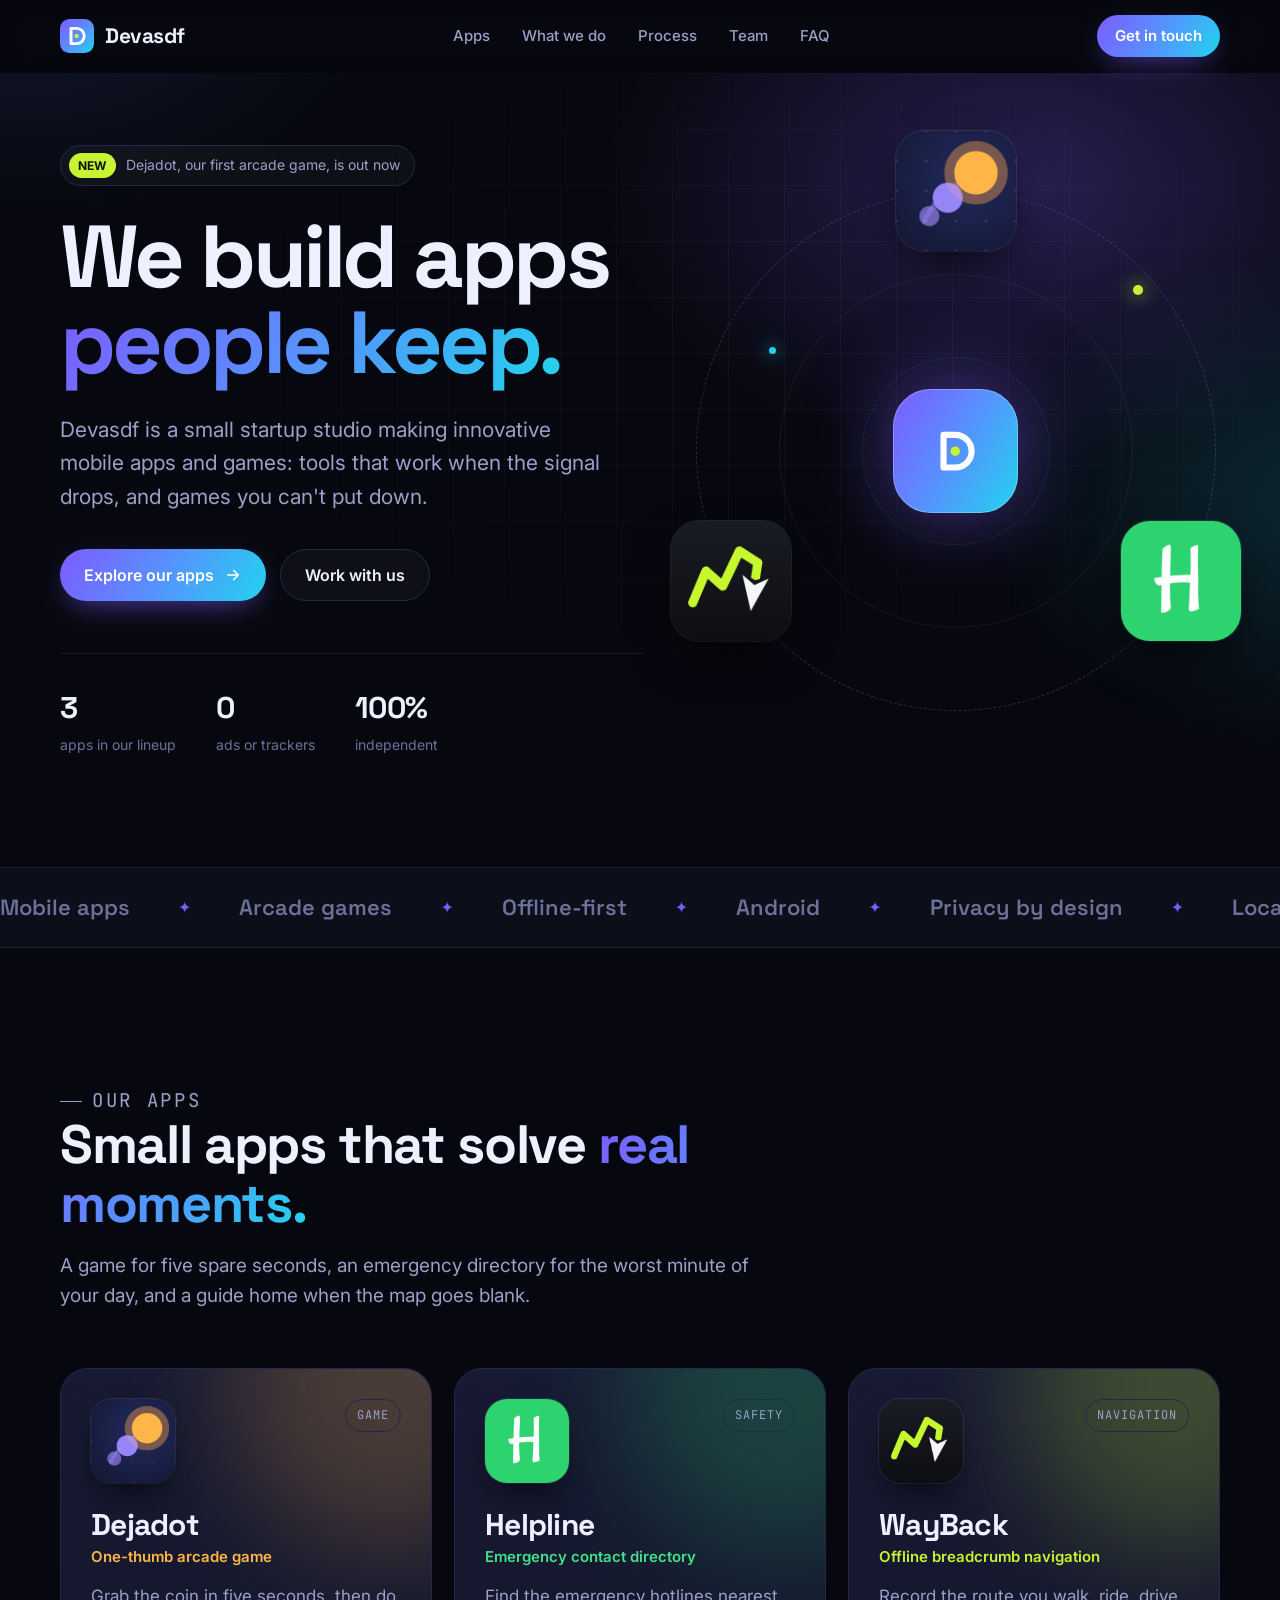
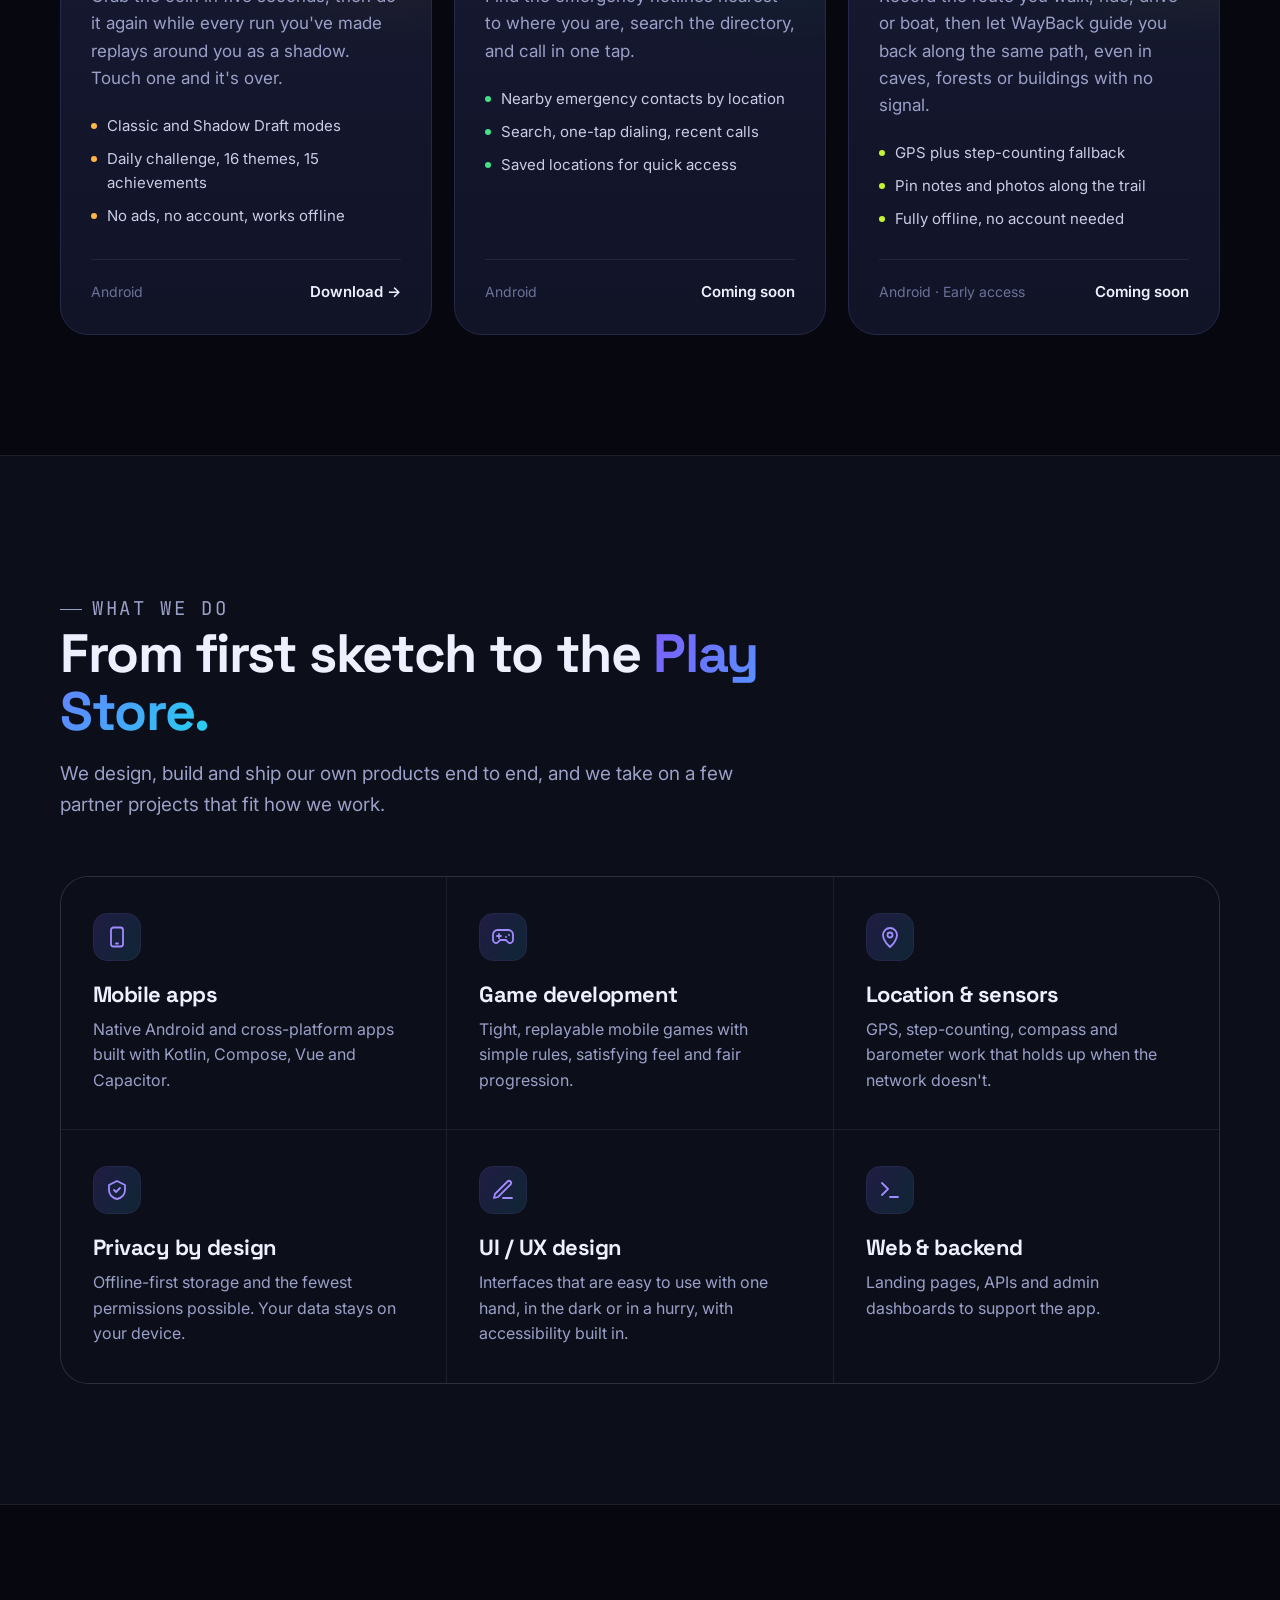
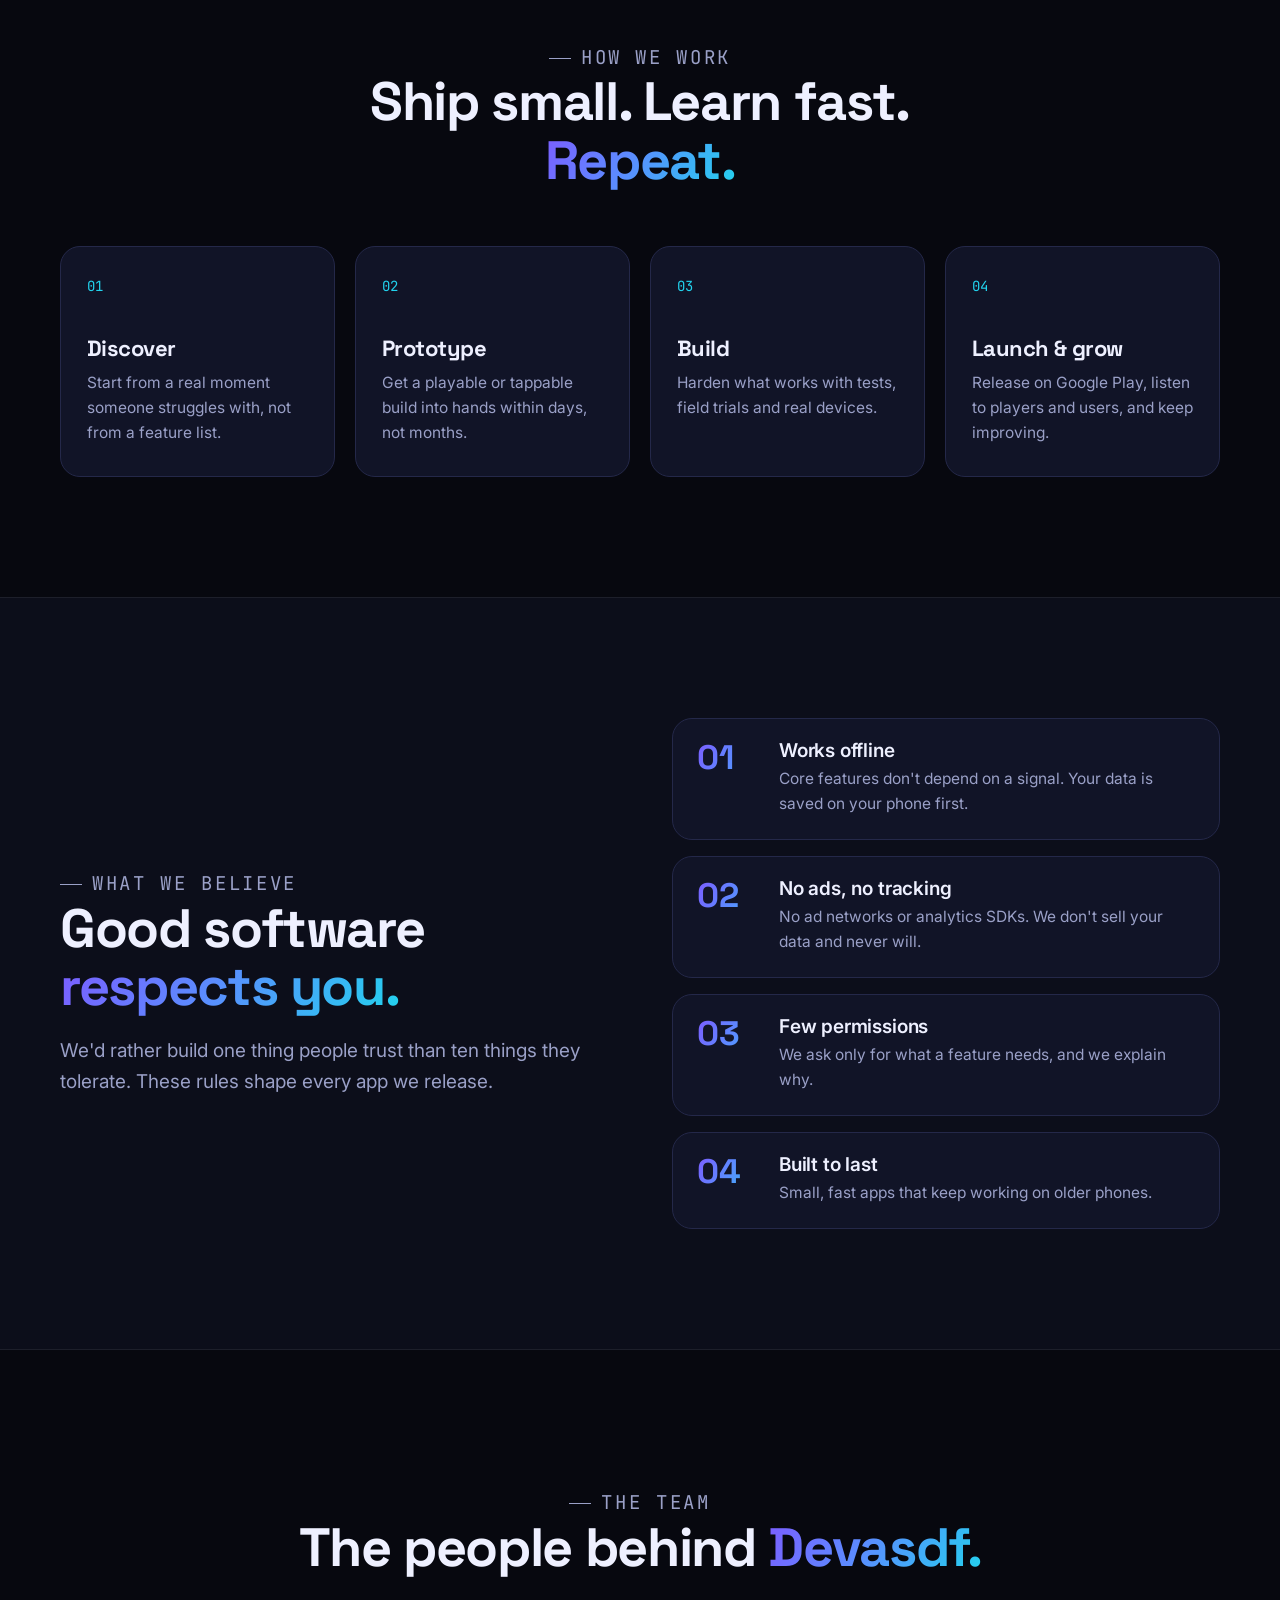
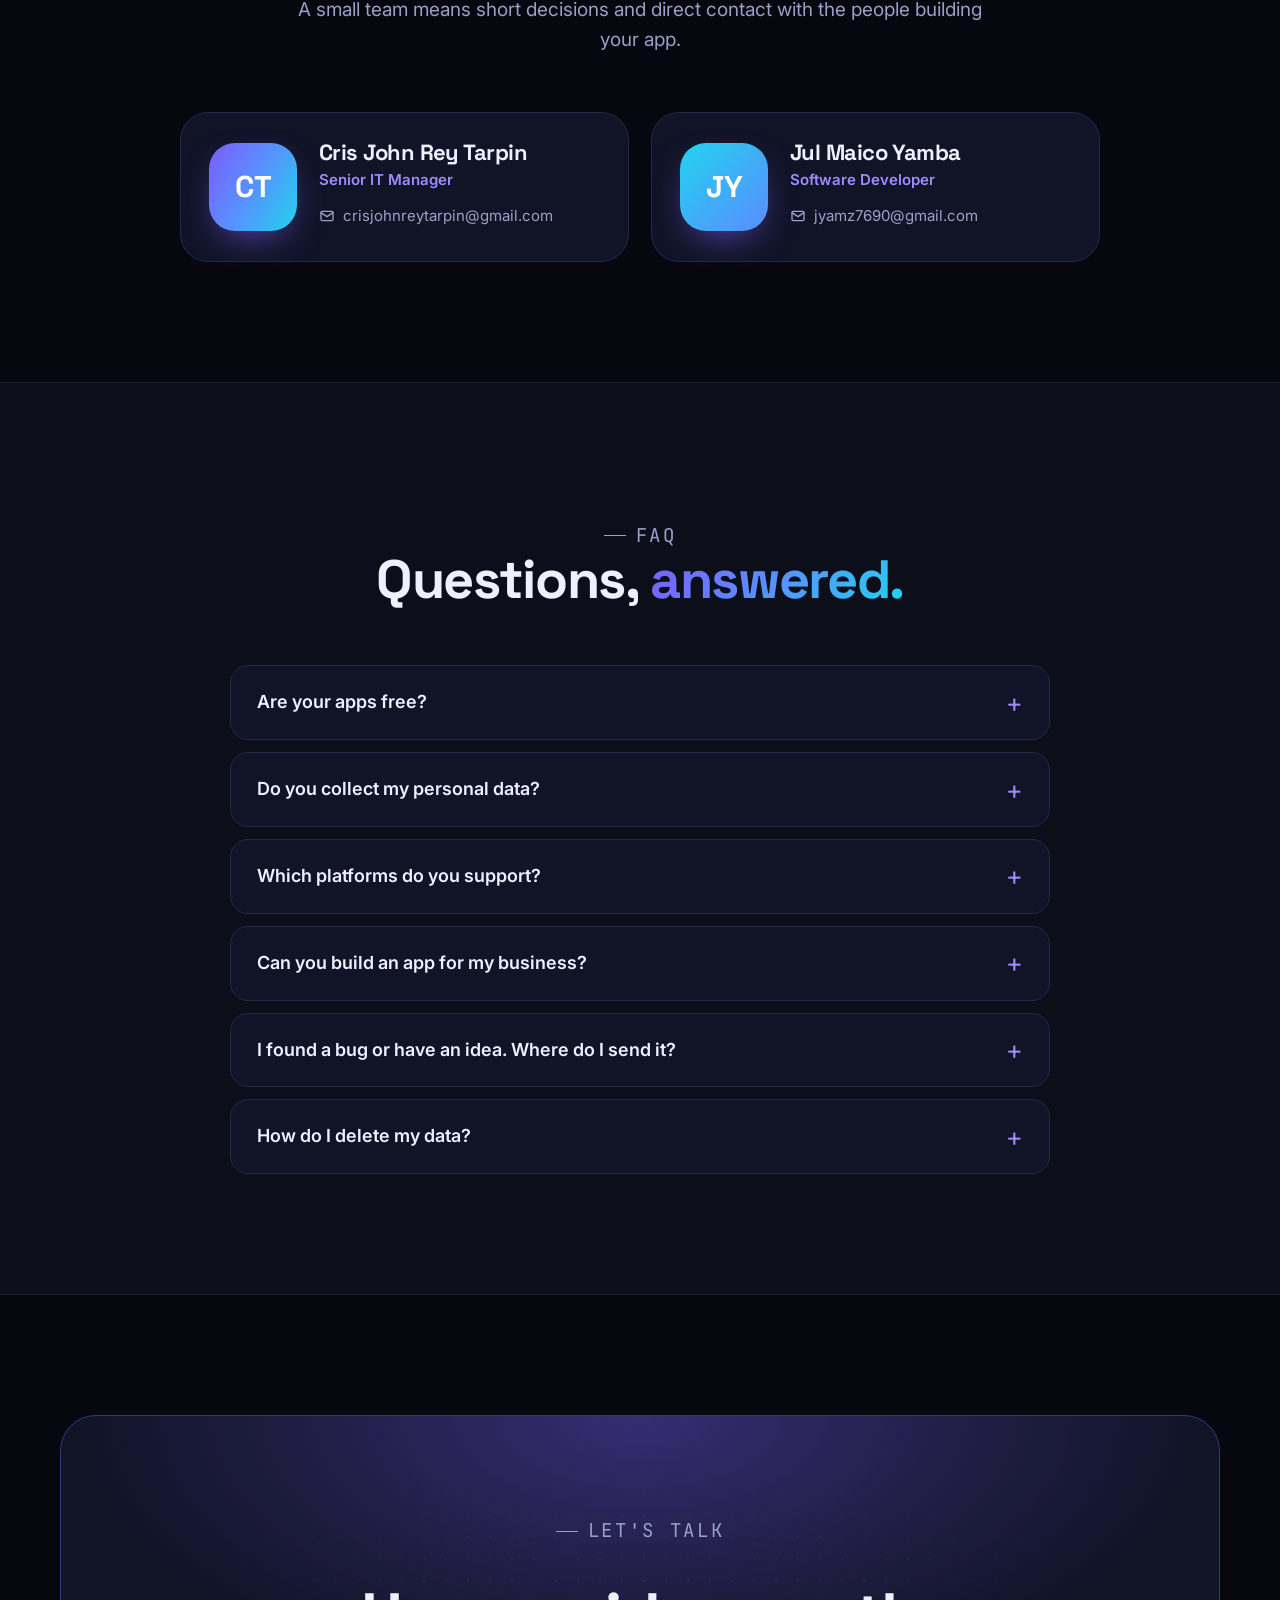
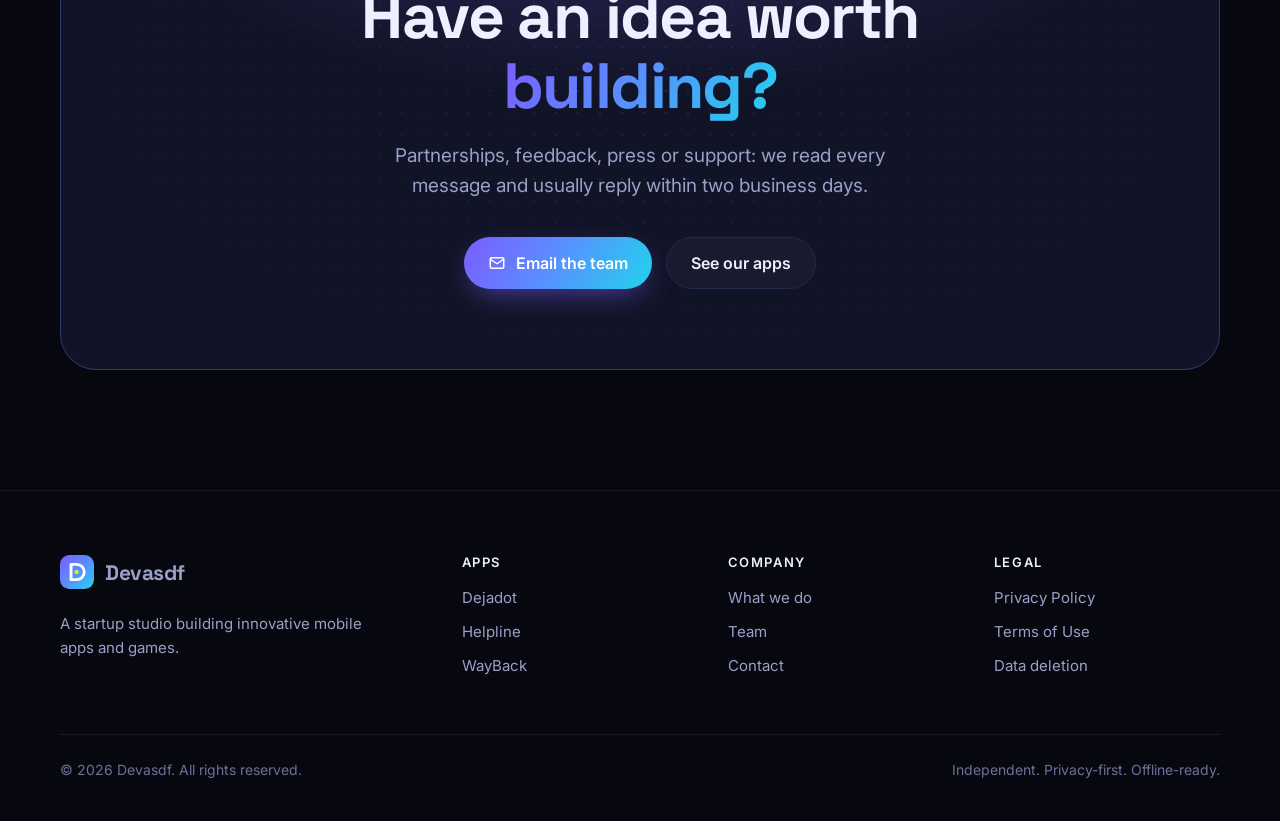
==== index.html @ 12a7d2e0 "first commit" ====
<!doctype html>
<html lang="en">
<head>
  <meta charset="utf-8">
  <meta name="viewport" content="width=device-width, initial-scale=1">
  <title>Devasdf — Innovative apps &amp; games</title>
  <meta name="description" content="Devasdf is a startup studio building innovative mobile apps and games: Dejadot, Helpline and WayBack. Privacy-first, offline-ready, made to be kept.">
  <meta name="theme-color" content="#07080f">
  <link rel="canonical" href="https://devasdf.vercel.app/">

  <meta property="og:type" content="website">
  <meta property="og:site_name" content="Devasdf">
  <meta property="og:title" content="Devasdf — Innovative apps &amp; games">
  <meta property="og:description" content="A startup studio building innovative mobile apps and games. Privacy-first, offline-ready, made to be kept.">
  <meta property="og:url" content="https://devasdf.vercel.app/">
  <meta property="og:image" content="https://devasdf.vercel.app/assets/og.png">
  <meta name="twitter:card" content="summary_large_image">

  <link rel="icon" href="/favicon.svg" type="image/svg+xml">
  <link rel="apple-touch-icon" href="/assets/apple-touch-icon.png">
  <link rel="manifest" href="/site.webmanifest">

  <link rel="preconnect" href="https://fonts.googleapis.com">
  <link rel="preconnect" href="https://fonts.gstatic.com" crossorigin>
  <link href="https://fonts.googleapis.com/css2?family=Inter:wght@400;500;600;700&family=JetBrains+Mono:wght@400;500&family=Space+Grotesk:wght@500;600;700&display=swap" rel="stylesheet">
  <link rel="stylesheet" href="/assets/styles.css">

  <script type="application/ld+json">
  {
    "@context": "https://schema.org",
    "@type": "Organization",
    "name": "Devasdf",
    "url": "https://devasdf.vercel.app/",
    "logo": "https://devasdf.vercel.app/assets/logo-512.png",
    "description": "A startup studio building innovative mobile apps and games.",
    "email": "jyamz7690@gmail.com",
    "founder": [
      { "@type": "Person", "name": "Cris John Rey Tarpin", "jobTitle": "Senior IT Manager" },
      { "@type": "Person", "name": "Jul Maico Yamba", "jobTitle": "Software Developer" }
    ]
  }
  </script>

  <style>
    /* ---------- Hero ---------- */
    .hero { padding: 72px 0 110px; overflow: hidden; isolation: isolate; }
    .hero::before {
      content: ""; position: absolute; inset: -20% -10% auto -10%; height: 900px; z-index: -2;
      background:
        radial-gradient(600px 400px at 75% 30%, rgba(124, 92, 255, 0.28), transparent 70%),
        radial-gradient(500px 360px at 95% 65%, rgba(34, 211, 238, 0.16), transparent 70%),
        radial-gradient(500px 300px at 10% 10%, rgba(91, 140, 255, 0.12), transparent 70%);
    }
    .hero::after {
      content: ""; position: absolute; inset: 0; z-index: -1; pointer-events: none;
      background-image:
        linear-gradient(rgba(255,255,255,.035) 1px, transparent 1px),
        linear-gradient(90deg, rgba(255,255,255,.035) 1px, transparent 1px);
      background-size: 56px 56px;
      mask-image: radial-gradient(ellipse 70% 60% at 60% 35%, #000 20%, transparent 75%);
      -webkit-mask-image: radial-gradient(ellipse 70% 60% at 60% 35%, #000 20%, transparent 75%);
    }
    .hero-grid { display: grid; grid-template-columns: 1.05fr 0.95fr; gap: 48px; align-items: center; }

    .pill {
      display: inline-flex; align-items: center; gap: 10px;
      padding: 7px 14px 7px 8px; border-radius: 999px;
      border: 1px solid var(--line); background: rgba(255,255,255,.03);
      font-size: 14px; color: var(--muted); margin-bottom: 28px;
    }
    .pill b { background: var(--lime); color: #10130a; font-size: 12px; font-weight: 700; padding: 3px 9px; border-radius: 999px; letter-spacing: .02em; }

    .hero h1 { font-size: clamp(46px, 7.4vw, 88px); font-weight: 700; letter-spacing: -0.04em; line-height: 0.98; }
    .hero .lead { font-size: clamp(18px, 2vw, 21px); color: var(--muted); max-width: 560px; margin: 26px 0 36px; }
    .hero-cta { display: flex; flex-wrap: wrap; gap: 14px; }

    .hero-proof { display: flex; flex-wrap: wrap; gap: 28px 40px; margin-top: 52px; padding-top: 30px; border-top: 1px solid var(--line-soft); }
    .hero-proof div { display: grid; gap: 2px; }
    .hero-proof strong { font-family: var(--display); font-size: 30px; font-weight: 700; letter-spacing: -0.02em; }
    .hero-proof span { color: var(--dim); font-size: 14px; }

    /* orbit visual */
    .orbit { position: relative; aspect-ratio: 1; width: min(520px, 100%); margin-inline: auto; }
    .orbit .ring { position: absolute; inset: 0; border-radius: 50%; border: 1px dashed rgba(161, 139, 255, 0.25); }
    .orbit .ring.r2 { inset: 16%; border-style: solid; border-color: rgba(255,255,255,.06); }
    .orbit .ring.r3 { inset: 32%; border-color: rgba(34, 211, 238, 0.18); }
    .orbit .core {
      position: absolute; inset: 38%; border-radius: 30%;
      background: var(--grad); display: grid; place-items: center;
      box-shadow: 0 0 80px rgba(124, 92, 255, .55), inset 0 0 0 1px rgba(255,255,255,.25);
      animation: float 7s ease-in-out infinite;
    }
    .orbit .core svg { width: 58%; height: 58%; }
    .orbit .spin { position: absolute; inset: 0; animation: spin 46s linear infinite; }
    .orbit .sat {
      position: absolute; width: 23%; aspect-ratio: 1; margin: -11.5% 0 0 -11.5%;
      animation: spin 46s linear infinite reverse;
    }
    .orbit .sat img {
      width: 100%; height: 100%; border-radius: 24%;
      box-shadow: 0 20px 50px -12px rgba(0,0,0,.8), 0 0 0 1px rgba(255,255,255,.12);
    }
    .orbit .sat:nth-child(1) { left: 50%; top: 0%; }
    .orbit .sat:nth-child(2) { left: 93.3%; top: 75%; }
    .orbit .sat:nth-child(3) { left: 6.7%; top: 75%; }
    .orbit .spark { position: absolute; width: 10px; height: 10px; border-radius: 50%; background: var(--lime); box-shadow: 0 0 18px var(--lime); }
    .orbit .spark.s1 { left: 84%; top: 18%; }
    .orbit .spark.s2 { left: 14%; top: 30%; width: 7px; height: 7px; background: var(--cyan); box-shadow: 0 0 16px var(--cyan); }
    @keyframes spin { to { transform: rotate(360deg); } }
    @keyframes float { 0%, 100% { transform: translateY(0); } 50% { transform: translateY(-10px); } }

    @media (max-width: 960px) {
      .hero-grid { grid-template-columns: 1fr; }
      .orbit { width: min(400px, 88%); margin-top: 20px; }
    }

    /* ---------- Marquee ---------- */
    .marquee { border-block: 1px solid var(--line-soft); padding: 22px 0; overflow: hidden; background: var(--ink-2); }
    .marquee-track { display: flex; gap: 48px; width: max-content; animation: marquee 38s linear infinite; }
    .marquee span { display: inline-flex; align-items: center; gap: 48px; font-family: var(--display); font-size: 22px; font-weight: 600; color: var(--dim); white-space: nowrap; }
    .marquee span::after { content: "✦"; color: var(--violet); font-size: 16px; }
    @keyframes marquee { to { transform: translateX(-50%); } }

    /* ---------- Apps ---------- */
    .apps-grid { display: grid; grid-template-columns: repeat(3, 1fr); gap: 22px; }
    .app-card {
      position: relative; display: flex; flex-direction: column;
      padding: 30px; border-radius: var(--radius-lg);
      background: linear-gradient(180deg, var(--surface-2), var(--surface));
      border: 1px solid var(--line);
      overflow: hidden; isolation: isolate;
      transition: transform .3s ease, border-color .3s ease;
    }
    .app-card::before {
      content: ""; position: absolute; width: 320px; height: 320px; right: -120px; top: -140px; z-index: -1;
      border-radius: 50%; background: var(--glow); opacity: .22; filter: blur(60px);
      transition: opacity .3s ease;
    }
    .app-card:hover { transform: translateY(-6px); border-color: #3a3f6e; }
    .app-card:hover::before { opacity: .38; }
    .app-card .icon { width: 84px; height: 84px; border-radius: 22px; box-shadow: 0 16px 36px -12px rgba(0,0,0,.8), 0 0 0 1px rgba(255,255,255,.1); }
    .app-card .top { display: flex; justify-content: space-between; align-items: flex-start; margin-bottom: 26px; }
    .tag { font-family: var(--mono); font-size: 12px; letter-spacing: .08em; text-transform: uppercase; padding: 6px 11px; border-radius: 999px; border: 1px solid var(--line); color: var(--muted); }
    .app-card h3 { font-size: 30px; margin-bottom: 4px; }
    .app-card .kind { color: var(--accent); font-weight: 600; font-size: 15px; margin: 0 0 14px; }
    .app-card p.desc { color: var(--muted); margin: 0 0 22px; }
    .app-card ul { list-style: none; padding: 0; margin: 0 0 28px; display: grid; gap: 9px; font-size: 15px; color: #c9cce6; }
    .app-card li { display: flex; gap: 10px; align-items: flex-start; }
    .app-card li::before { content: ""; flex: none; width: 6px; height: 6px; border-radius: 50%; background: var(--accent); margin-top: 9px; }
    .app-card .foot { margin-top: auto; display: flex; flex-wrap: wrap; align-items: center; justify-content: space-between; gap: 12px; padding-top: 20px; border-top: 1px solid var(--line-soft); }
    .app-card .foot small { color: var(--dim); font-size: 14px; }
    .app-card .foot a { font-weight: 600; font-size: 15px; color: var(--text); display: inline-flex; align-items: center; gap: 6px; }
    .app-card .foot a:hover { color: var(--accent); }

    .app-dejadot { --glow: #ffb547; --accent: #ffb547; }
    .app-helpline { --glow: #2ed573; --accent: #43e08a; }
    .app-wayback { --glow: #c6f432; --accent: #c6f432; }

    @media (max-width: 1000px) { .apps-grid { grid-template-columns: 1fr; max-width: 620px; margin-inline: auto; } }

    /* ---------- Services ---------- */
    .services { background: var(--ink-2); border-block: 1px solid var(--line-soft); }
    .svc-grid { display: grid; grid-template-columns: repeat(3, 1fr); gap: 1px; background: var(--line-soft); border: 1px solid var(--line-soft); border-radius: var(--radius-lg); overflow: hidden; }
    .svc { background: var(--ink-2); padding: 36px 32px; transition: background .25s ease; }
    .svc:hover { background: var(--surface); }
    .svc .ico { width: 48px; height: 48px; border-radius: 14px; display: grid; place-items: center; background: var(--grad-soft); border: 1px solid var(--line); margin-bottom: 22px; color: var(--violet-2); }
    .svc .ico svg { width: 24px; height: 24px; }
    .svc h3 { font-size: 22px; margin-bottom: 10px; }
    .svc p { color: var(--muted); margin: 0; font-size: 16px; }
    @media (max-width: 900px) { .svc-grid { grid-template-columns: 1fr 1fr; } }
    @media (max-width: 600px) { .svc-grid { grid-template-columns: 1fr; } }

    /* ---------- Process ---------- */
    .steps { display: grid; grid-template-columns: repeat(4, 1fr); gap: 20px; counter-reset: step; }
    .step { position: relative; padding: 28px 26px 30px; border-radius: var(--radius); border: 1px solid var(--line); background: var(--surface); }
    .step::before {
      counter-increment: step; content: "0" counter(step);
      display: block; font-family: var(--mono); font-size: 14px; color: var(--cyan); margin-bottom: 40px;
    }
    .step h3 { font-size: 22px; margin-bottom: 10px; }
    .step p { color: var(--muted); margin: 0; font-size: 15.5px; }
    @media (max-width: 960px) { .steps { grid-template-columns: 1fr 1fr; } }
    @media (max-width: 560px) { .steps { grid-template-columns: 1fr; } }

    /* ---------- Principles ---------- */
    .principles { display: grid; grid-template-columns: 1fr 1fr; gap: 64px; align-items: center; }
    .principles h2 { font-size: clamp(34px, 5vw, 54px); }
    .principles .intro p { color: var(--muted); font-size: 19px; margin: 20px 0 0; }
    .plist { display: grid; gap: 16px; }
    .p-item { display: grid; grid-template-columns: auto 1fr; gap: 18px; padding: 22px 24px; border-radius: var(--radius); background: var(--surface); border: 1px solid var(--line); }
    .p-item .n { font-family: var(--display); font-size: 34px; font-weight: 700; line-height: 1; min-width: 64px; }
    .p-item h3 { font-size: 19px; margin-bottom: 6px; font-family: var(--font); font-weight: 600; letter-spacing: -0.01em; }
    .p-item p { margin: 0; color: var(--muted); font-size: 15.5px; }
    @media (max-width: 900px) { .principles { grid-template-columns: 1fr; gap: 40px; } }

    /* ---------- Team ---------- */
    .team-grid { display: grid; grid-template-columns: repeat(2, 1fr); gap: 22px; max-width: 920px; margin-inline: auto; }
    .member { display: flex; gap: 22px; align-items: center; padding: 28px; border-radius: var(--radius-lg); background: var(--surface); border: 1px solid var(--line); }
    .avatar { flex: none; width: 88px; height: 88px; border-radius: 26px; display: grid; place-items: center; font-family: var(--display); font-size: 30px; font-weight: 700; color: #fff; background: var(--grad); box-shadow: 0 14px 36px -14px rgba(124,92,255,.8); }
    .member.alt .avatar { background: linear-gradient(135deg, #22d3ee, #5b8cff); }
    .member h3 { font-size: 22px; margin-bottom: 4px; }
    .member .role { color: var(--violet-2); font-weight: 600; font-size: 15px; margin: 0 0 12px; }
    .member a { display: inline-flex; align-items: center; gap: 8px; font-size: 15px; color: var(--muted); word-break: break-all; }
    .member a:hover { color: var(--text); }
    .member a svg { width: 16px; height: 16px; flex: none; }
    @media (max-width: 760px) { .team-grid { grid-template-columns: 1fr; } }
    @media (max-width: 420px) { .member { flex-direction: column; align-items: flex-start; } }

    /* ---------- FAQ ---------- */
    .faq { max-width: 820px; margin-inline: auto; display: grid; gap: 12px; }
    .faq details { border: 1px solid var(--line); border-radius: 18px; background: var(--surface); transition: border-color .2s; }
    .faq details[open] { border-color: #3a3f6e; }
    .faq summary { cursor: pointer; list-style: none; padding: 22px 26px; font-weight: 600; font-size: 18px; display: flex; justify-content: space-between; gap: 20px; align-items: center; }
    .faq summary::-webkit-details-marker { display: none; }
    .faq summary::after { content: "+"; flex: none; font-size: 26px; font-weight: 400; color: var(--violet-2); line-height: 1; transition: transform .25s ease; }
    .faq details[open] summary::after { transform: rotate(45deg); }
    .faq details p { margin: 0; padding: 0 26px 24px; color: var(--muted); }

    /* ---------- CTA ---------- */
    .cta-box {
      position: relative; overflow: hidden; isolation: isolate;
      padding: 80px 48px; border-radius: 36px; text-align: center;
      border: 1px solid #343a72;
      background: radial-gradient(800px 400px at 50% 0%, rgba(124,92,255,.35), transparent 70%), var(--surface);
    }
    .cta-box::after {
      content: ""; position: absolute; inset: 0; z-index: -1;
      background-image: radial-gradient(rgba(255,255,255,.08) 1px, transparent 1px);
      background-size: 22px 22px;
      mask-image: radial-gradient(ellipse at center, #000, transparent 70%);
      -webkit-mask-image: radial-gradient(ellipse at center, #000, transparent 70%);
    }
    .cta-box h2 { font-size: clamp(36px, 6vw, 64px); max-width: 760px; margin-inline: auto; }
    .cta-box p { color: var(--muted); font-size: 19px; max-width: 560px; margin: 20px auto 36px; }
    .cta-box .hero-cta { justify-content: center; }
    @media (max-width: 600px) { .cta-box { padding: 56px 22px; border-radius: 28px; } }

    /* reveal on scroll */
    .reveal { opacity: 0; transform: translateY(24px); transition: opacity .7s ease, transform .7s ease; }
    .reveal.in { opacity: 1; transform: none; }
    @media (prefers-reduced-motion: reduce) { .reveal { opacity: 1; transform: none; } }
  </style>
</head>
<body>
  <a class="skip" href="#main">Skip to content</a>

  <!-- ================= NAV ================= -->
  <header class="nav" id="nav">
    <div class="wrap">
      <a class="brand" href="/" aria-label="Devasdf home">
        <svg viewBox="0 0 40 40" aria-hidden="true"><defs><linearGradient id="lg" x1="0" y1="0" x2="1" y2="1"><stop offset="0" stop-color="#7c5cff"/><stop offset=".5" stop-color="#5b8cff"/><stop offset="1" stop-color="#22d3ee"/></linearGradient></defs><rect width="40" height="40" rx="11" fill="url(#lg)"/><path d="M13 11h6.5a9 9 0 0 1 0 18H13z" fill="none" stroke="#fff" stroke-width="3.4" stroke-linejoin="round"/><circle cx="19.5" cy="20" r="2.6" fill="#c6f432"/></svg>
        Devasdf
      </a>
      <nav aria-label="Main">
        <ul class="nav-links" id="nav-links">
          <li><a href="#apps">Apps</a></li>
          <li><a href="#services">What we do</a></li>
          <li><a href="#process">Process</a></li>
          <li><a href="#team">Team</a></li>
          <li><a href="#faq">FAQ</a></li>
          <li class="mobile-cta"><a href="#contact">Get in touch</a></li>
        </ul>
      </nav>
      <a class="btn btn-primary nav-cta" href="#contact">Get in touch</a>
      <button class="menu-btn" id="menu-btn" aria-label="Open menu" aria-expanded="false" aria-controls="nav-links">
        <svg viewBox="0 0 24 24" fill="none" stroke="currentColor" stroke-width="2" stroke-linecap="round"><path d="M4 7h16M4 12h16M4 17h16"/></svg>
      </button>
    </div>
  </header>

  <main id="main">
    <!-- ================= HERO ================= -->
    <section class="hero">
      <div class="wrap hero-grid">
        <div>
          <span class="pill"><b>NEW</b> Dejadot, our first arcade game, is out now</span>
          <h1>We build apps <span class="grad-text">people keep.</span></h1>
          <p class="lead">Devasdf is a small startup studio making innovative mobile apps and games: tools that work when the signal drops, and games you can't put down.</p>
          <div class="hero-cta">
            <a class="btn btn-primary" href="#apps">
              Explore our apps
              <svg viewBox="0 0 24 24" fill="none" stroke="currentColor" stroke-width="2.2" stroke-linecap="round" stroke-linejoin="round"><path d="M5 12h14M13 6l6 6-6 6"/></svg>
            </a>
            <a class="btn" href="#contact">Work with us</a>
          </div>
          <div class="hero-proof">
            <div><strong>3</strong><span>apps in our lineup</span></div>
            <div><strong>0</strong><span>ads or trackers</span></div>
            <div><strong>100%</strong><span>independent</span></div>
          </div>
        </div>

        <div class="orbit" aria-hidden="true">
          <div class="ring"></div>
          <div class="ring r2"></div>
          <div class="ring r3"></div>
          <span class="spark s1"></span>
          <span class="spark s2"></span>
          <div class="core">
            <svg viewBox="0 0 40 40"><path d="M13 11h6.5a9 9 0 0 1 0 18H13z" fill="none" stroke="#fff" stroke-width="3.4" stroke-linejoin="round"/><circle cx="19.5" cy="20" r="2.6" fill="#c6f432"/></svg>
          </div>
          <div class="spin">
            <div class="sat"><img src="/assets/apps/dejadot.png" alt="" width="512" height="512"></div>
            <div class="sat"><img src="/assets/apps/helpline.png" alt="" width="512" height="512"></div>
            <div class="sat"><img src="/assets/apps/wayback.png" alt="" width="512" height="512"></div>
          </div>
        </div>
      </div>
    </section>

    <!-- ================= MARQUEE ================= -->
    <div class="marquee" aria-hidden="true">
      <div class="marquee-track">
        <span>Mobile apps</span><span>Arcade games</span><span>Offline-first</span><span>Android</span><span>Privacy by design</span><span>Location &amp; sensors</span><span>UI / UX</span><span>Rapid prototyping</span>
        <span>Mobile apps</span><span>Arcade games</span><span>Offline-first</span><span>Android</span><span>Privacy by design</span><span>Location &amp; sensors</span><span>UI / UX</span><span>Rapid prototyping</span>
      </div>
    </div>

    <!-- ================= APPS ================= -->
    <section class="section" id="apps">
      <div class="wrap">
        <div class="section-head reveal">
          <p class="eyebrow">Our apps</p>
          <h2>Small apps that solve <span class="grad-text">real moments.</span></h2>
          <p>A game for five spare seconds, an emergency directory for the worst minute of your day, and a guide home when the map goes blank.</p>
        </div>

        <div class="apps-grid">
          <article class="app-card app-dejadot reveal">
            <div class="top">
              <img class="icon" src="/assets/apps/dejadot.png" alt="Dejadot app icon" width="512" height="512" loading="lazy">
              <span class="tag">Game</span>
            </div>
            <h3>Dejadot</h3>
            <p class="kind">One-thumb arcade game</p>
            <p class="desc">Grab the coin in five seconds, then do it again while every run you've made replays around you as a shadow. Touch one and it's over.</p>
            <ul>
              <li>Classic and Shadow Draft modes</li>
              <li>Daily challenge, 16 themes, 15 achievements</li>
              <li>No ads, no account, works offline</li>
            </ul>
            <div class="foot">
              <small>Android</small>
              <a href="https://github.com/julyamba/dejadot-page/releases/latest" target="_blank" rel="noopener">Download →</a>
            </div>
          </article>

          <article class="app-card app-helpline reveal">
            <div class="top">
              <img class="icon" src="/assets/apps/helpline.png" alt="Helpline app icon" width="512" height="512" loading="lazy">
              <span class="tag">Safety</span>
            </div>
            <h3>Helpline</h3>
            <p class="kind">Emergency contact directory</p>
            <p class="desc">Find the emergency hotlines nearest to where you are, search the directory, and call in one tap.</p>
            <ul>
              <li>Nearby emergency contacts by location</li>
              <li>Search, one-tap dialing, recent calls</li>
              <li>Saved locations for quick access</li>
            </ul>
            <div class="foot">
              <small>Android</small>
              <a href="#contact">Coming soon</a>
            </div>
          </article>

          <article class="app-card app-wayback reveal">
            <div class="top">
              <img class="icon" src="/assets/apps/wayback.png" alt="WayBack app icon" width="512" height="512" loading="lazy">
              <span class="tag">Navigation</span>
            </div>
            <h3>WayBack</h3>
            <p class="kind">Offline breadcrumb navigation</p>
            <p class="desc">Record the route you walk, ride, drive or boat, then let WayBack guide you back along the same path, even in caves, forests or buildings with no signal.</p>
            <ul>
              <li>GPS plus step-counting fallback</li>
              <li>Pin notes and photos along the trail</li>
              <li>Fully offline, no account needed</li>
            </ul>
            <div class="foot">
              <small>Android · Early access</small>
              <a href="#contact">Coming soon</a>
            </div>
          </article>
        </div>
      </div>
    </section>

    <!-- ================= SERVICES ================= -->
    <section class="section services" id="services">
      <div class="wrap">
        <div class="section-head reveal">
          <p class="eyebrow">What we do</p>
          <h2>From first sketch to the <span class="grad-text">Play Store.</span></h2>
          <p>We design, build and ship our own products end to end, and we take on a few partner projects that fit how we work.</p>
        </div>
        <div class="svc-grid reveal">
          <div class="svc">
            <div class="ico"><svg viewBox="0 0 24 24" fill="none" stroke="currentColor" stroke-width="1.8" stroke-linecap="round" stroke-linejoin="round"><rect x="6" y="2.5" width="12" height="19" rx="2.5"/><path d="M11 18.5h2"/></svg></div>
            <h3>Mobile apps</h3>
            <p>Native Android and cross-platform apps built with Kotlin, Compose, Vue and Capacitor.</p>
          </div>
          <div class="svc">
            <div class="ico"><svg viewBox="0 0 24 24" fill="none" stroke="currentColor" stroke-width="1.8" stroke-linecap="round" stroke-linejoin="round"><path d="M6 11h4M8 9v4M15 12h.01M18 10h.01"/><path d="M17.3 5H6.7A4.7 4.7 0 0 0 2 9.7V15a3 3 0 0 0 5.4 1.8L9 15h6l1.6 1.8A3 3 0 0 0 22 15V9.7A4.7 4.7 0 0 0 17.3 5z"/></svg></div>
            <h3>Game development</h3>
            <p>Tight, replayable mobile games with simple rules, satisfying feel and fair progression.</p>
          </div>
          <div class="svc">
            <div class="ico"><svg viewBox="0 0 24 24" fill="none" stroke="currentColor" stroke-width="1.8" stroke-linecap="round" stroke-linejoin="round"><path d="M12 22s7-6.2 7-12a7 7 0 1 0-14 0c0 5.8 7 12 7 12z"/><circle cx="12" cy="10" r="2.5"/></svg></div>
            <h3>Location &amp; sensors</h3>
            <p>GPS, step-counting, compass and barometer work that holds up when the network doesn't.</p>
          </div>
          <div class="svc">
            <div class="ico"><svg viewBox="0 0 24 24" fill="none" stroke="currentColor" stroke-width="1.8" stroke-linecap="round" stroke-linejoin="round"><path d="M12 3l8 4v5c0 4.5-3.4 8.3-8 9-4.6-.7-8-4.5-8-9V7z"/><path d="M9 12l2 2 4-4"/></svg></div>
            <h3>Privacy by design</h3>
            <p>Offline-first storage and the fewest permissions possible. Your data stays on your device.</p>
          </div>
          <div class="svc">
            <div class="ico"><svg viewBox="0 0 24 24" fill="none" stroke="currentColor" stroke-width="1.8" stroke-linecap="round" stroke-linejoin="round"><path d="M12 20h9"/><path d="M16.5 3.5a2.1 2.1 0 0 1 3 3L7 19l-4 1 1-4z"/></svg></div>
            <h3>UI / UX design</h3>
            <p>Interfaces that are easy to use with one hand, in the dark or in a hurry, with accessibility built in.</p>
          </div>
          <div class="svc">
            <div class="ico"><svg viewBox="0 0 24 24" fill="none" stroke="currentColor" stroke-width="1.8" stroke-linecap="round" stroke-linejoin="round"><path d="M4 17l6-6-6-6M12 19h8"/></svg></div>
            <h3>Web &amp; backend</h3>
            <p>Landing pages, APIs and admin dashboards to support the app.</p>
          </div>
        </div>
      </div>
    </section>

    <!-- ================= PROCESS ================= -->
    <section class="section" id="process">
      <div class="wrap">
        <div class="section-head center reveal">
          <p class="eyebrow">How we work</p>
          <h2>Ship small. Learn fast. <span class="grad-text">Repeat.</span></h2>
        </div>
        <div class="steps">
          <div class="step reveal"><h3>Discover</h3><p>Start from a real moment someone struggles with, not from a feature list.</p></div>
          <div class="step reveal"><h3>Prototype</h3><p>Get a playable or tappable build into hands within days, not months.</p></div>
          <div class="step reveal"><h3>Build</h3><p>Harden what works with tests, field trials and real devices.</p></div>
          <div class="step reveal"><h3>Launch &amp; grow</h3><p>Release on Google Play, listen to players and users, and keep improving.</p></div>
        </div>
      </div>
    </section>

    <!-- ================= PRINCIPLES ================= -->
    <section class="section services">
      <div class="wrap principles">
        <div class="intro reveal">
          <p class="eyebrow">What we believe</p>
          <h2>Good software <span class="grad-text">respects you.</span></h2>
          <p>We'd rather build one thing people trust than ten things they tolerate. These rules shape every app we release.</p>
        </div>
        <div class="plist">
          <div class="p-item reveal"><span class="n grad-text">01</span><div><h3>Works offline</h3><p>Core features don't depend on a signal. Your data is saved on your phone first.</p></div></div>
          <div class="p-item reveal"><span class="n grad-text">02</span><div><h3>No ads, no tracking</h3><p>No ad networks or analytics SDKs. We don't sell your data and never will.</p></div></div>
          <div class="p-item reveal"><span class="n grad-text">03</span><div><h3>Few permissions</h3><p>We ask only for what a feature needs, and we explain why.</p></div></div>
          <div class="p-item reveal"><span class="n grad-text">04</span><div><h3>Built to last</h3><p>Small, fast apps that keep working on older phones.</p></div></div>
        </div>
      </div>
    </section>

    <!-- ================= TEAM ================= -->
    <section class="section" id="team">
      <div class="wrap">
        <div class="section-head center reveal">
          <p class="eyebrow">The team</p>
          <h2>The people behind <span class="grad-text">Devasdf.</span></h2>
          <p>A small team means short decisions and direct contact with the people building your app.</p>
        </div>
        <div class="team-grid">
          <article class="member reveal">
            <div class="avatar" aria-hidden="true">CT</div>
            <div>
              <h3>Cris John Rey Tarpin</h3>
              <p class="role">Senior IT Manager</p>
              <a href="mailto:crisjohnreytarpin@gmail.com"><svg viewBox="0 0 24 24" fill="none" stroke="currentColor" stroke-width="2" stroke-linecap="round" stroke-linejoin="round"><rect x="3" y="5" width="18" height="14" rx="2"/><path d="M3 7l9 6 9-6"/></svg>crisjohnreytarpin@gmail.com</a>
            </div>
          </article>
          <article class="member alt reveal">
            <div class="avatar" aria-hidden="true">JY</div>
            <div>
              <h3>Jul Maico Yamba</h3>
              <p class="role">Software Developer</p>
              <a href="mailto:jyamz7690@gmail.com"><svg viewBox="0 0 24 24" fill="none" stroke="currentColor" stroke-width="2" stroke-linecap="round" stroke-linejoin="round"><rect x="3" y="5" width="18" height="14" rx="2"/><path d="M3 7l9 6 9-6"/></svg>jyamz7690@gmail.com</a>
            </div>
          </article>
        </div>
      </div>
    </section>

    <!-- ================= FAQ ================= -->
    <section class="section services" id="faq">
      <div class="wrap">
        <div class="section-head center reveal">
          <p class="eyebrow">FAQ</p>
          <h2>Questions, <span class="grad-text">answered.</span></h2>
        </div>
        <div class="faq reveal">
          <details>
            <summary>Are your apps free?</summary>
            <p>Yes. Dejadot, Helpline and WayBack are free to download, with no ads. If we ever add paid features, we'll say so clearly on the store listing first.</p>
          </details>
          <details>
            <summary>Do you collect my personal data?</summary>
            <p>As little as possible. Dejadot and WayBack keep everything on your phone. Helpline sends your approximate location to our server only to find emergency contacts near you. Our <a href="/privacy">Privacy Policy</a> lists every detail, app by app.</p>
          </details>
          <details>
            <summary>Which platforms do you support?</summary>
            <p>Android first. Some of our apps are built with cross-platform tools, and iOS versions are on our roadmap.</p>
          </details>
          <details>
            <summary>Can you build an app for my business?</summary>
            <p>We take on a small number of partner projects each year, especially mobile apps, games and offline or location-based tools. Email us with a short description and we'll reply.</p>
          </details>
          <details>
            <summary>I found a bug or have an idea. Where do I send it?</summary>
            <p>Email <a href="mailto:jyamz7690@gmail.com">jyamz7690@gmail.com</a> with the app name, your phone model and what happened. Screenshots help a lot.</p>
          </details>
          <details>
            <summary>How do I delete my data?</summary>
            <p>For apps that store data only on your phone, uninstalling the app or clearing its storage deletes it. For anything else, email us and we'll handle it within 30 days. See the <a href="/privacy#deletion">data deletion</a> section.</p>
          </details>
        </div>
      </div>
    </section>

    <!-- ================= CTA / CONTACT ================= -->
    <section class="section" id="contact">
      <div class="wrap">
        <div class="cta-box reveal">
          <p class="eyebrow" style="justify-content:center">Let's talk</p>
          <h2>Have an idea worth <span class="grad-text">building?</span></h2>
          <p>Partnerships, feedback, press or support: we read every message and usually reply within two business days.</p>
          <div class="hero-cta">
            <a class="btn btn-primary" href="mailto:jyamz7690@gmail.com?subject=Hello%20Devasdf">
              <svg viewBox="0 0 24 24" fill="none" stroke="currentColor" stroke-width="2" stroke-linecap="round" stroke-linejoin="round"><rect x="3" y="5" width="18" height="14" rx="2"/><path d="M3 7l9 6 9-6"/></svg>
              Email the team
            </a>
            <a class="btn" href="#apps">See our apps</a>
          </div>
        </div>
      </div>
    </section>
  </main>

  <!-- ================= FOOTER ================= -->
  <footer class="footer">
    <div class="wrap">
      <div class="footer-grid">
        <div class="about">
          <a class="brand" href="/" aria-label="Devasdf home">
            <svg viewBox="0 0 40 40" aria-hidden="true"><rect width="40" height="40" rx="11" fill="url(#lg)"/><path d="M13 11h6.5a9 9 0 0 1 0 18H13z" fill="none" stroke="#fff" stroke-width="3.4" stroke-linejoin="round"/><circle cx="19.5" cy="20" r="2.6" fill="#c6f432"/></svg>
            Devasdf
          </a>
          <p>A startup studio building innovative mobile apps and games.</p>
        </div>
        <div>
          <h4>Apps</h4>
          <ul>
            <li><a href="#apps">Dejadot</a></li>
            <li><a href="#apps">Helpline</a></li>
            <li><a href="#apps">WayBack</a></li>
          </ul>
        </div>
        <div>
          <h4>Company</h4>
          <ul>
            <li><a href="#services">What we do</a></li>
            <li><a href="#team">Team</a></li>
            <li><a href="#contact">Contact</a></li>
          </ul>
        </div>
        <div>
          <h4>Legal</h4>
          <ul>
            <li><a href="/privacy">Privacy Policy</a></li>
            <li><a href="/terms">Terms of Use</a></li>
            <li><a href="/privacy#deletion">Data deletion</a></li>
          </ul>
        </div>
      </div>
      <div class="footer-bottom">
        <span>© <span id="year">2026</span> Devasdf. All rights reserved.</span>
        <span>Independent. Privacy-first. Offline-ready.</span>
      </div>
    </div>
  </footer>

  <script>
    // Nav: border on scroll + mobile menu
    const nav = document.getElementById('nav');
    const onScroll = () => nav.classList.toggle('scrolled', window.scrollY > 8);
    onScroll(); window.addEventListener('scroll', onScroll, { passive: true });

    const btn = document.getElementById('menu-btn');
    const links = document.getElementById('nav-links');
    btn.addEventListener('click', () => {
      const open = links.classList.toggle('open');
      btn.setAttribute('aria-expanded', String(open));
    });
    links.addEventListener('click', e => {
      if (e.target.closest('a')) { links.classList.remove('open'); btn.setAttribute('aria-expanded', 'false'); }
    });

    // Reveal on scroll
    const els = document.querySelectorAll('.reveal');
    if ('IntersectionObserver' in window) {
      const io = new IntersectionObserver(entries => {
        entries.forEach(en => { if (en.isIntersecting) { en.target.classList.add('in'); io.unobserve(en.target); } });
      }, { threshold: 0.12, rootMargin: '0px 0px -40px 0px' });
      els.forEach(el => io.observe(el));
    } else { els.forEach(el => el.classList.add('in')); }

    document.getElementById('year').textContent = new Date().getFullYear();
  </script>
</body>
</html>
---- assets/styles.css ----
/* ==========================================================================
   Devasdf — shared styles
   Palette: Midnight ink + electric violet → cyan, with a lime spark accent.
   ========================================================================== */

:root {
  --ink: #07080f;
  --ink-2: #0c0e1a;
  --surface: #111427;
  --surface-2: #171a33;
  --line: #242849;
  --line-soft: rgba(255, 255, 255, 0.07);

  --text: #eef0ff;
  --muted: #9aa0c7;
  --dim: #6c7199;

  --violet: #7c5cff;
  --violet-2: #a18bff;
  --cyan: #22d3ee;
  --lime: #c6f432;
  --amber: #ffb547;

  --grad: linear-gradient(120deg, #7c5cff 0%, #5b8cff 45%, #22d3ee 100%);
  --grad-soft: linear-gradient(120deg, rgba(124, 92, 255, 0.18), rgba(34, 211, 238, 0.12));

  --radius: 20px;
  --radius-lg: 28px;
  --shadow: 0 30px 80px -30px rgba(0, 0, 0, 0.7);

  --font: "Inter", system-ui, -apple-system, "Segoe UI", Roboto, sans-serif;
  --display: "Space Grotesk", "Inter", system-ui, sans-serif;
  --mono: "JetBrains Mono", ui-monospace, Consolas, monospace;

  --wrap: 1160px;
  color-scheme: dark;
}

*, *::before, *::after { box-sizing: border-box; }

html { scroll-behavior: smooth; -webkit-text-size-adjust: 100%; }
@media (prefers-reduced-motion: reduce) {
  html { scroll-behavior: auto; }
  *, *::before, *::after { animation: none !important; transition: none !important; }
}

body {
  margin: 0;
  background: var(--ink);
  color: var(--text);
  font-family: var(--font);
  font-size: 17px;
  line-height: 1.6;
  -webkit-font-smoothing: antialiased;
  overflow-x: hidden;
}

img { max-width: 100%; display: block; }
a { color: var(--cyan); text-decoration: none; }
a:hover { color: var(--text); }
:focus-visible { outline: 2px solid var(--cyan); outline-offset: 3px; border-radius: 8px; }

h1, h2, h3, h4 { font-family: var(--display); letter-spacing: -0.025em; line-height: 1.08; margin: 0; }

.wrap { width: min(var(--wrap), 100% - 32px); margin-inline: auto; }

.skip {
  position: absolute; left: -9999px; top: 8px; z-index: 100;
  background: var(--text); color: var(--ink); padding: 10px 16px; border-radius: 10px;
}
.skip:focus { left: 16px; }

.grad-text {
  background: var(--grad);
  -webkit-background-clip: text; background-clip: text;
  color: transparent;
}

.eyebrow {
  display: inline-flex; align-items: center; gap: 10px;
  font-family: var(--mono); font-size: 12.5px; letter-spacing: 0.14em; text-transform: uppercase;
  color: var(--violet-2);
  margin: 0 0 18px;
}
.eyebrow::before { content: ""; width: 22px; height: 1px; background: currentColor; }

/* ---------- Buttons ---------- */
.btn {
  display: inline-flex; align-items: center; justify-content: center; gap: 10px;
  height: 52px; padding: 0 24px; border-radius: 999px;
  font-weight: 600; font-size: 16px; color: var(--text);
  border: 1px solid var(--line); background: rgba(255, 255, 255, 0.03);
  transition: transform .2s ease, background .2s ease, border-color .2s ease, box-shadow .2s ease;
  white-space: nowrap;
}
.btn:hover { color: var(--text); border-color: #3a3f6e; background: rgba(255, 255, 255, 0.06); transform: translateY(-1px); }
.btn-primary {
  border: 0; color: #fff;
  background: var(--grad);
  box-shadow: 0 10px 30px -10px rgba(124, 92, 255, 0.7);
}
.btn-primary:hover { background: var(--grad); box-shadow: 0 16px 40px -12px rgba(124, 92, 255, 0.9); }
.btn svg { width: 18px; height: 18px; }

/* ---------- Nav ---------- */
.nav {
  position: sticky; top: 0; z-index: 50;
  backdrop-filter: saturate(160%) blur(14px);
  -webkit-backdrop-filter: saturate(160%) blur(14px);
  background: rgba(7, 8, 15, 0.72);
  border-bottom: 1px solid transparent;
  transition: border-color .3s ease, background .3s ease;
}
.nav.scrolled { border-bottom-color: var(--line-soft); }
.nav .wrap { display: flex; align-items: center; justify-content: space-between; height: 72px; gap: 20px; }

.brand { display: inline-flex; align-items: center; gap: 11px; color: var(--text); font-family: var(--display); font-weight: 700; font-size: 21px; letter-spacing: -0.02em; }
.brand:hover { color: var(--text); }
.brand svg { width: 34px; height: 34px; flex: none; }

.nav-links { display: flex; align-items: center; gap: 4px; list-style: none; margin: 0; padding: 0; }
.nav-links a { color: var(--muted); font-size: 15px; font-weight: 500; padding: 8px 14px; border-radius: 999px; transition: color .2s, background .2s; }
.nav-links a:hover { color: var(--text); background: rgba(255, 255, 255, 0.05); }
.nav .btn { height: 42px; padding: 0 18px; font-size: 15px; }

.menu-btn {
  display: none; width: 44px; height: 44px; border-radius: 12px;
  border: 1px solid var(--line); background: transparent; color: var(--text); cursor: pointer;
  align-items: center; justify-content: center;
}
.menu-btn svg { width: 22px; height: 22px; }

@media (max-width: 900px) {
  .menu-btn { display: inline-flex; }
  .nav .nav-cta { display: none; }
  .nav-links {
    position: absolute; top: 72px; left: 0; right: 0;
    flex-direction: column; align-items: stretch; gap: 0;
    padding: 8px 16px 20px;
    background: rgba(7, 8, 15, 0.97);
    border-bottom: 1px solid var(--line-soft);
    display: none;
  }
  .nav-links.open { display: flex; }
  .nav-links a { display: block; padding: 14px 12px; font-size: 17px; border-radius: 12px; }
  .nav-links .mobile-cta { display: block; margin-top: 8px; }
  .nav-links .mobile-cta a { background: var(--grad); color: #fff; text-align: center; font-weight: 600; }
}
@media (min-width: 901px) { .nav-links .mobile-cta { display: none; } }

/* ---------- Sections ---------- */
section { position: relative; }
.section { padding: 120px 0; }
.section-head { max-width: 720px; margin-bottom: 56px; }
.section-head.center { margin-inline: auto; text-align: center; }
.section-head.center .eyebrow { justify-content: center; }
.section-head h2 { font-size: clamp(34px, 5vw, 54px); }
.section-head p { color: var(--muted); font-size: 19px; margin: 18px 0 0; }

@media (max-width: 700px) {
  .section { padding: 84px 0; }
  .section-head { margin-bottom: 40px; }
}

/* ---------- Footer ---------- */
.footer { border-top: 1px solid var(--line-soft); padding: 64px 0 40px; color: var(--muted); font-size: 15px; }
.footer-grid { display: grid; grid-template-columns: 1.6fr 1fr 1fr 1fr; gap: 40px; }
.footer h4 { font-family: var(--font); font-size: 13px; font-weight: 600; letter-spacing: 0.12em; text-transform: uppercase; color: var(--text); margin-bottom: 16px; }
.footer ul { list-style: none; padding: 0; margin: 0; display: grid; gap: 10px; }
.footer a { color: var(--muted); }
.footer a:hover { color: var(--text); }
.footer .about p { margin: 16px 0 0; max-width: 320px; }
.footer-bottom { margin-top: 56px; padding-top: 24px; border-top: 1px solid var(--line-soft); display: flex; flex-wrap: wrap; justify-content: space-between; gap: 12px; font-size: 14px; color: var(--dim); }
@media (max-width: 860px) { .footer-grid { grid-template-columns: 1fr 1fr; } .footer .about { grid-column: 1 / -1; } }

/* ---------- Legal pages ---------- */
.legal { padding: 72px 0 96px; }
.legal .wrap { width: min(800px, 100% - 32px); }
.legal h1 { font-size: clamp(40px, 7vw, 62px); margin: 0 0 14px; }
.legal .meta { font-family: var(--mono); font-size: 13.5px; color: var(--dim); margin: 0 0 36px; }
.legal h2 { font-size: 27px; margin: 56px 0 14px; scroll-margin-top: 96px; }
.legal h3 { font-size: 20px; margin: 30px 0 8px; scroll-margin-top: 96px; }
.legal p, .legal li { color: #c9cce6; }
.legal p { margin: 0 0 14px; }
.legal ul { padding-left: 22px; margin: 0 0 16px; }
.legal li { margin-bottom: 8px; }
.legal strong { color: var(--text); }
.legal code { font-family: var(--mono); font-size: .86em; background: var(--surface); border: 1px solid var(--line); padding: 1px 7px; border-radius: 6px; }
.legal .summary { background: var(--grad-soft); border: 1px solid var(--line); border-radius: var(--radius); padding: 26px 28px; margin-bottom: 20px; }
.legal .summary p:last-child, .legal .summary ul:last-child { margin-bottom: 0; }
.legal .toc { background: var(--surface); border: 1px solid var(--line); border-radius: var(--radius); padding: 22px 28px; margin: 20px 0 8px; }
.legal .toc ol { margin: 0; padding-left: 22px; columns: 2; column-gap: 32px; }
.legal .toc li { margin-bottom: 6px; break-inside: avoid; }
@media (max-width: 600px) { .legal .toc ol { columns: 1; } }
.app-tag { display: flex; align-items: center; gap: 14px; margin: 56px 0 14px; }
.app-tag img { width: 52px; height: 52px; border-radius: 14px; }
.app-tag h2 { margin: 0; }
.app-tag small { display: block; font-family: var(--mono); font-size: 13px; color: var(--dim); font-weight: 400; letter-spacing: 0; margin-top: 4px; }
.table-wrap { overflow-x: auto; margin: 0 0 18px; border: 1px solid var(--line); border-radius: 14px; }
.legal table { width: 100%; border-collapse: collapse; font-size: 15px; min-width: 560px; }
.legal th, .legal td { text-align: left; padding: 12px 14px; border-bottom: 1px solid var(--line); vertical-align: top; color: #c9cce6; }
.legal th { color: var(--text); background: var(--surface); font-weight: 600; }
.legal tr:last-child td { border-bottom: 0; }
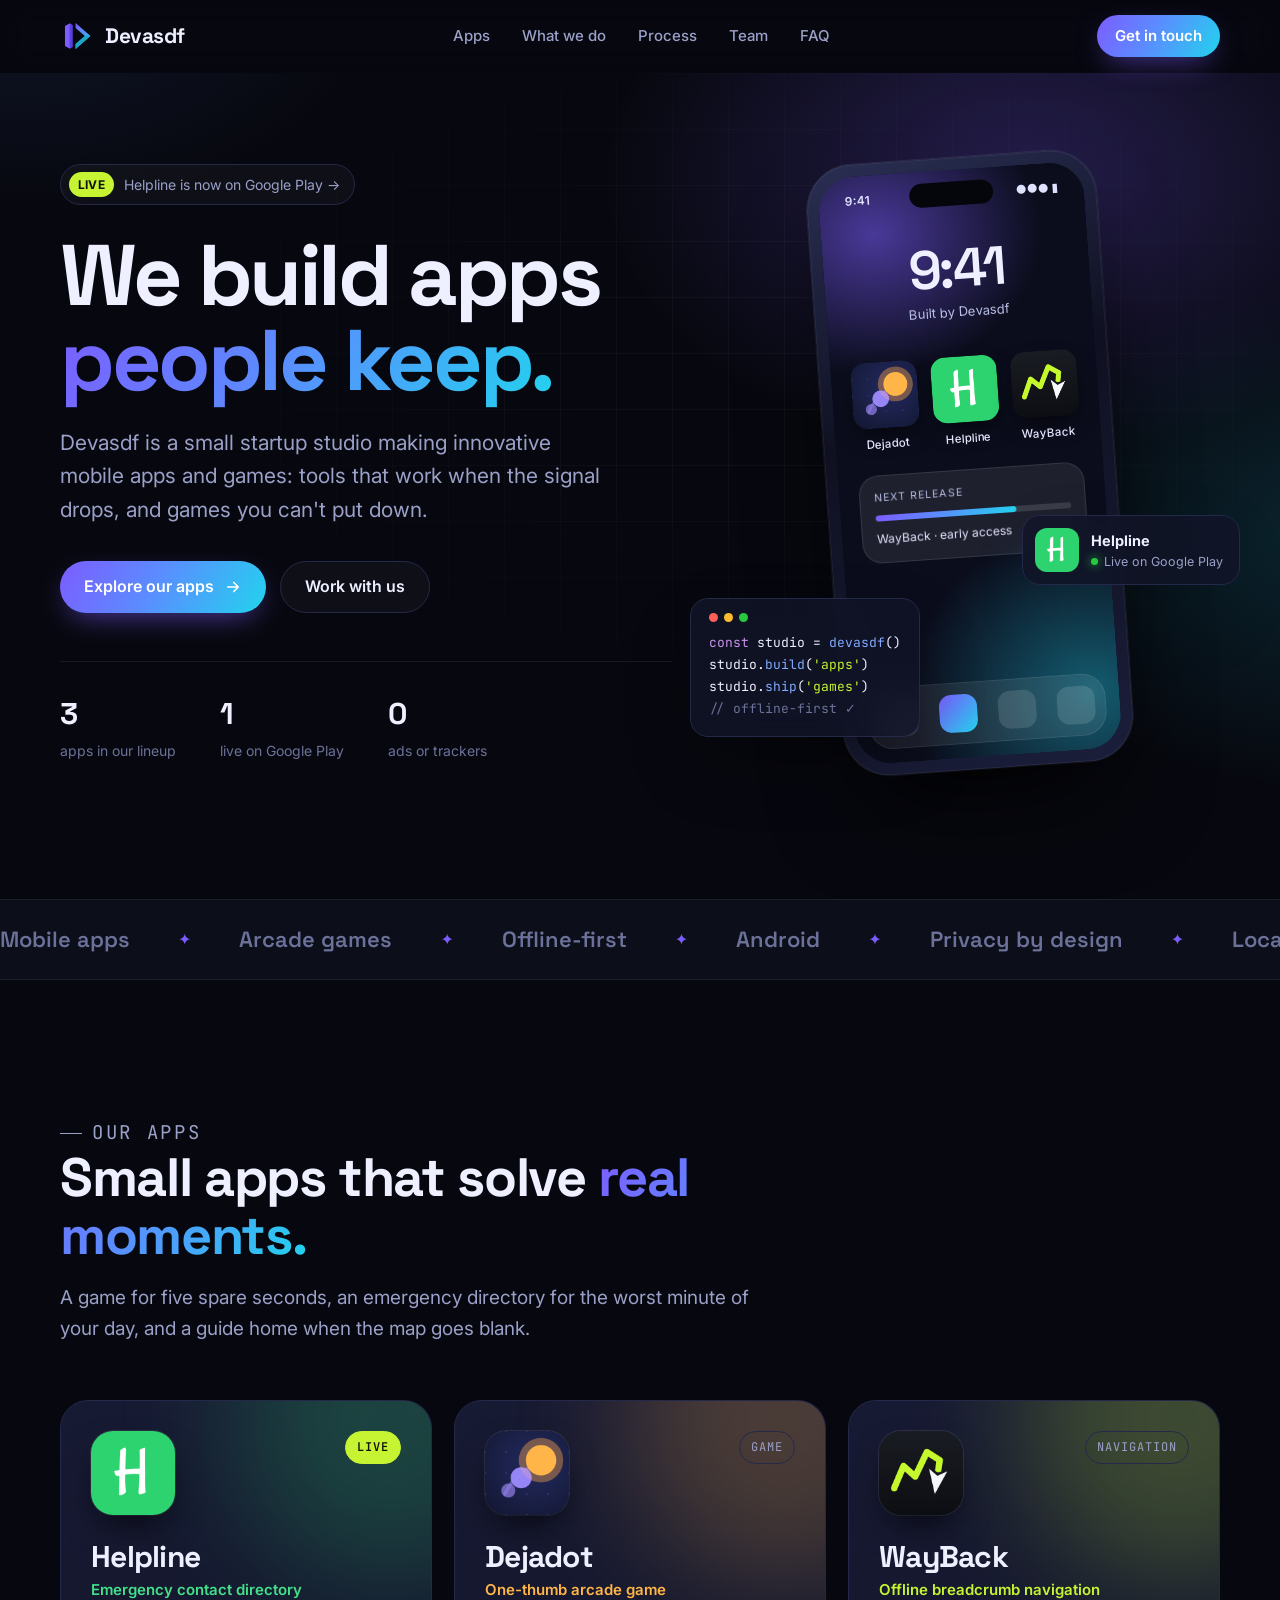
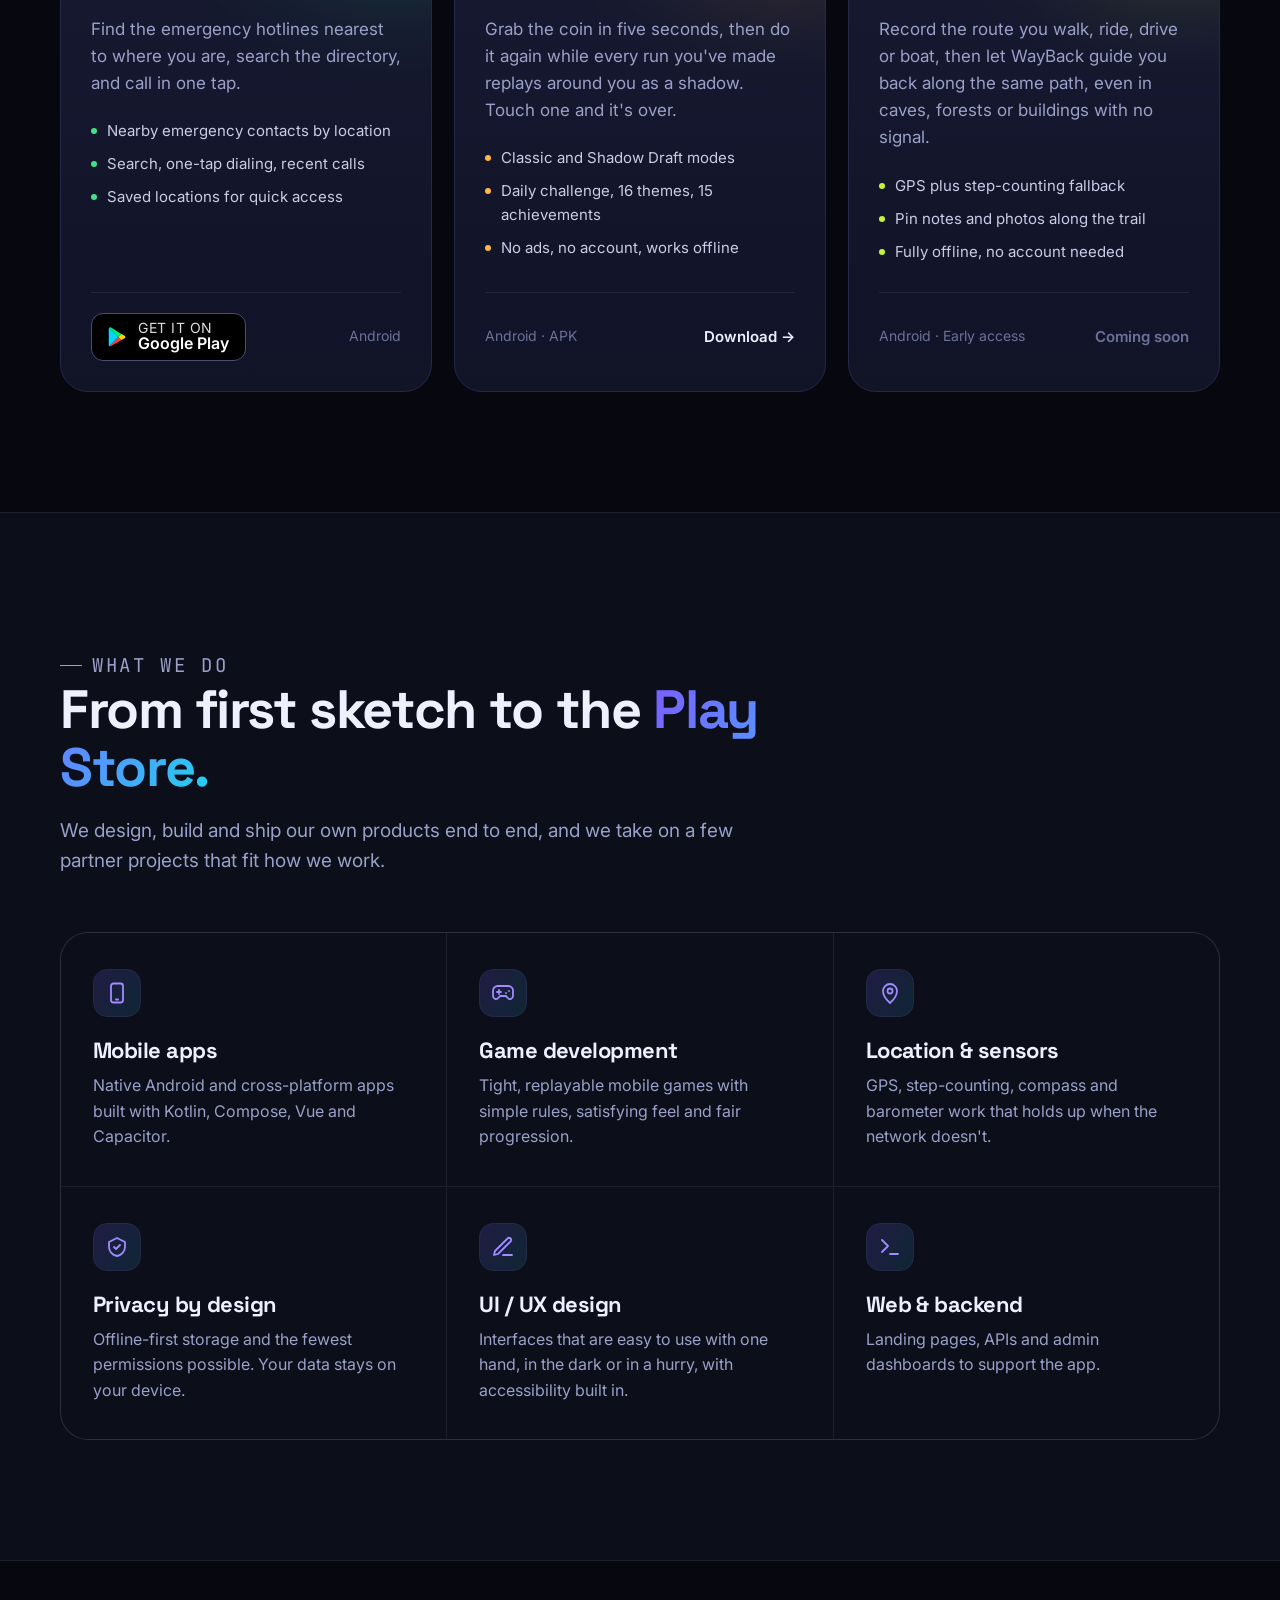
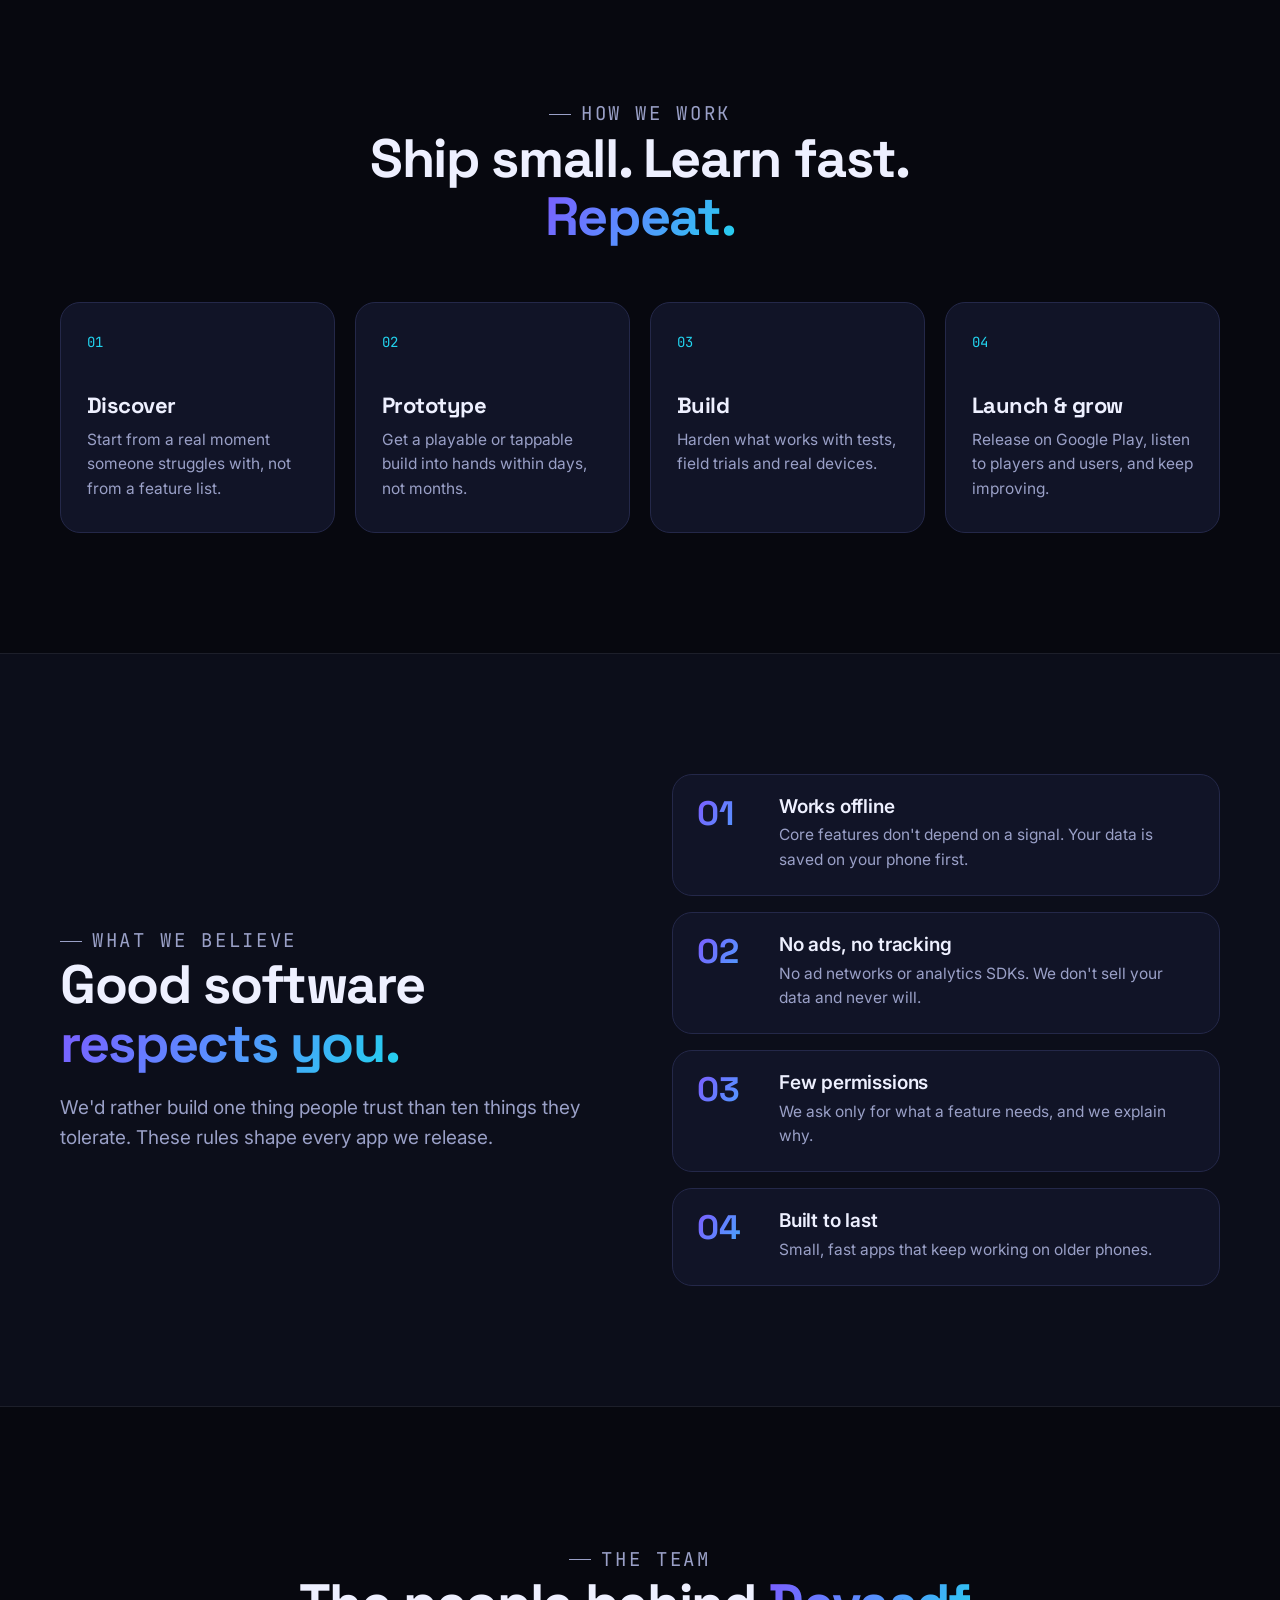
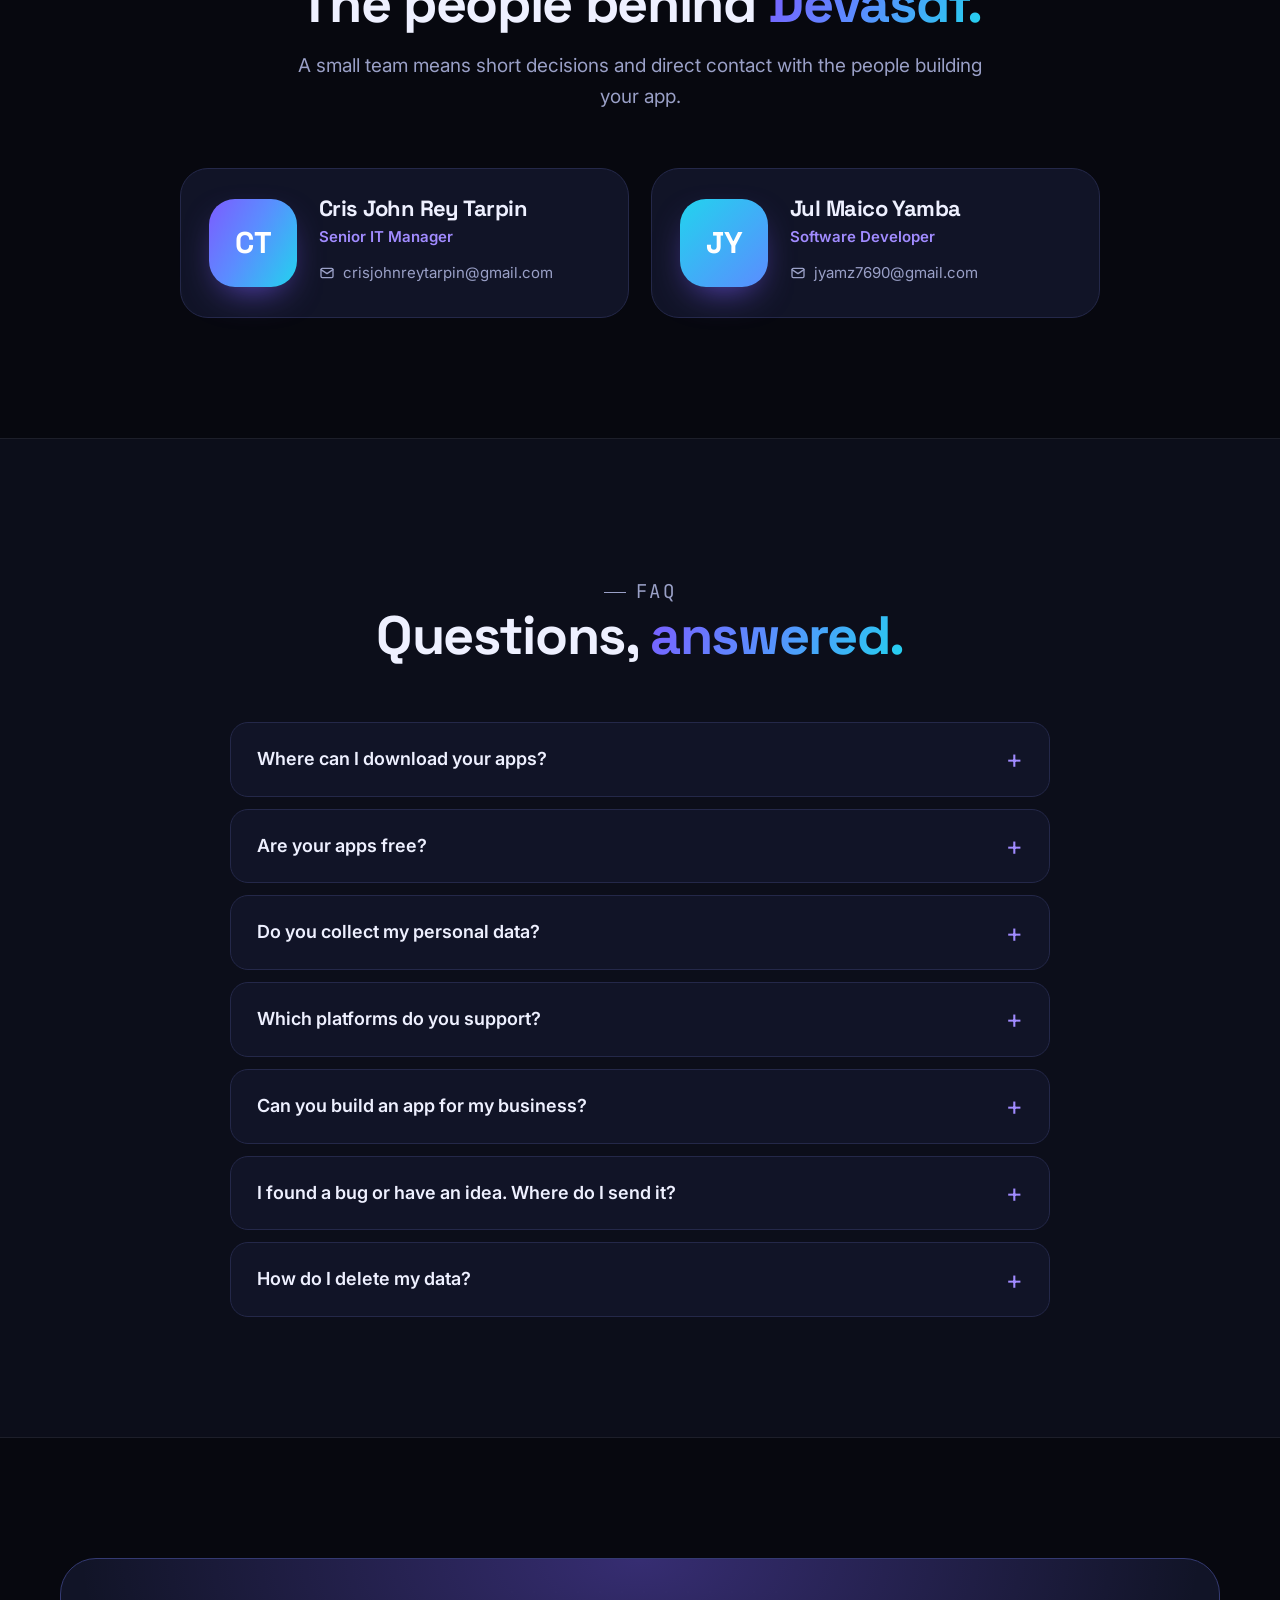
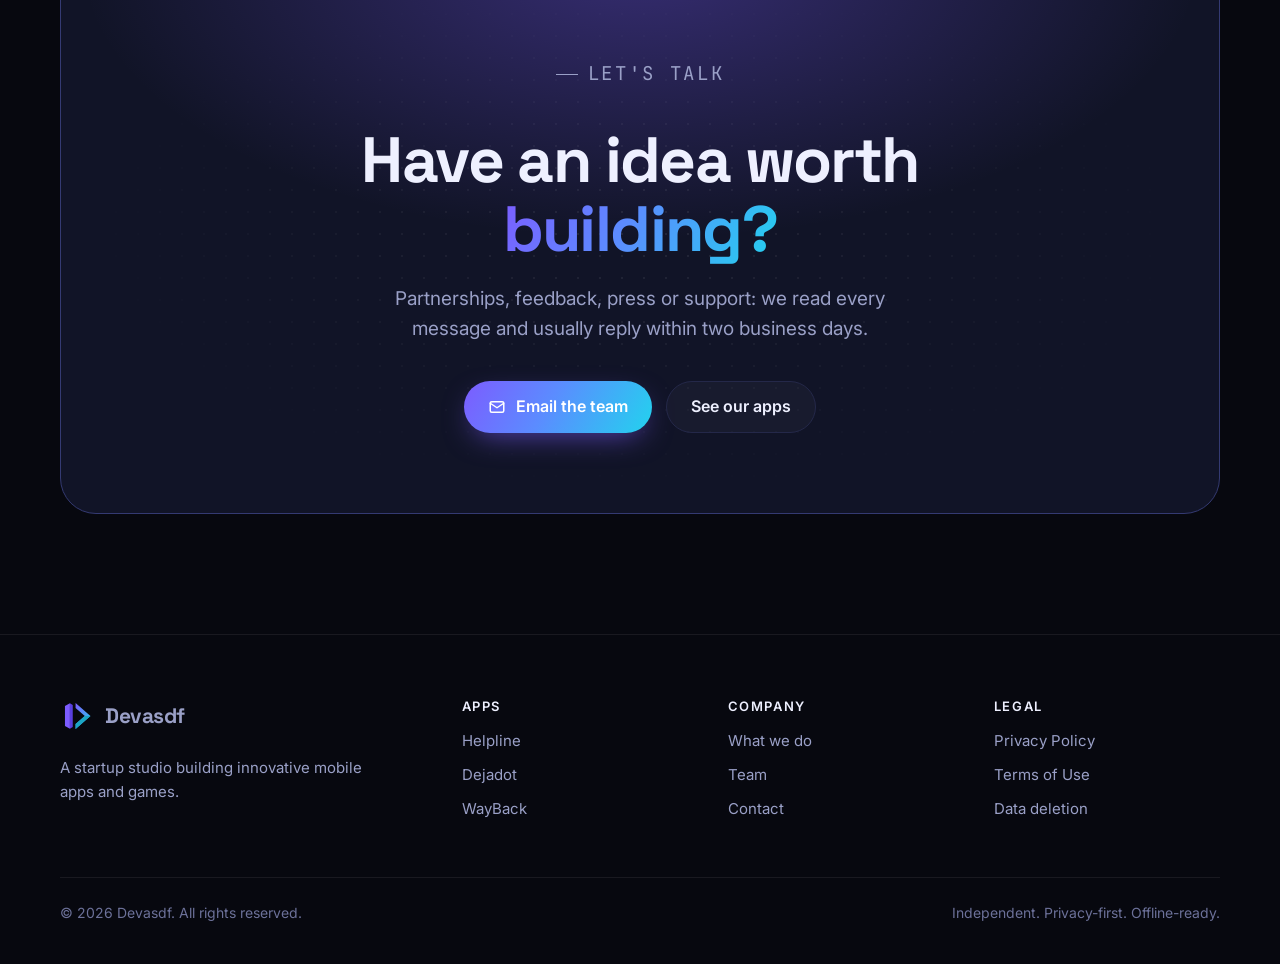
==== commit ec08913b: "updates" ====
--- a/index.html
+++ b/index.html
@@ -2,7 +2,7 @@
 <html lang="en">
 <head>
   <meta charset="utf-8">
-  <meta name="viewport" content="width=device-width, initial-scale=1">
+  <meta name="viewport" content="width=device-width, initial-scale=1, viewport-fit=cover">
   <title>Devasdf — Innovative apps &amp; games</title>
   <meta name="description" content="Devasdf is a startup studio building innovative mobile apps and games: Dejadot, Helpline and WayBack. Privacy-first, offline-ready, made to be kept.">
   <meta name="theme-color" content="#07080f">
@@ -43,13 +43,13 @@
 
   <style>
     /* ---------- Hero ---------- */
-    .hero { padding: 72px 0 110px; overflow: hidden; isolation: isolate; }
+    .hero { padding: 64px 0 110px; overflow: hidden; isolation: isolate; }
     .hero::before {
       content: ""; position: absolute; inset: -20% -10% auto -10%; height: 900px; z-index: -2;
       background:
-        radial-gradient(600px 400px at 75% 30%, rgba(124, 92, 255, 0.28), transparent 70%),
-        radial-gradient(500px 360px at 95% 65%, rgba(34, 211, 238, 0.16), transparent 70%),
-        radial-gradient(500px 300px at 10% 10%, rgba(91, 140, 255, 0.12), transparent 70%);
+        radial-gradient(600px 400px at 75% 30%, rgba(124, 92, 255, 0.26), transparent 70%),
+        radial-gradient(500px 360px at 95% 70%, rgba(34, 211, 238, 0.14), transparent 70%),
+        radial-gradient(500px 300px at 10% 10%, rgba(91, 140, 255, 0.10), transparent 70%);
     }
     .hero::after {
       content: ""; position: absolute; inset: 0; z-index: -1; pointer-events: none;
@@ -60,58 +60,85 @@
       mask-image: radial-gradient(ellipse 70% 60% at 60% 35%, #000 20%, transparent 75%);
       -webkit-mask-image: radial-gradient(ellipse 70% 60% at 60% 35%, #000 20%, transparent 75%);
     }
-    .hero-grid { display: grid; grid-template-columns: 1.05fr 0.95fr; gap: 48px; align-items: center; }
+    .hero-grid { display: grid; grid-template-columns: 1.1fr 0.9fr; gap: 48px; align-items: center; }
+    .hero-grid > * { min-width: 0; }
 
     .pill {
       display: inline-flex; align-items: center; gap: 10px;
       padding: 7px 14px 7px 8px; border-radius: 999px;
       border: 1px solid var(--line); background: rgba(255,255,255,.03);
       font-size: 14px; color: var(--muted); margin-bottom: 28px;
-    }
+      transition: border-color .2s, color .2s;
+    }
+    .pill:hover { color: var(--text); border-color: #3a3f6e; }
     .pill b { background: var(--lime); color: #10130a; font-size: 12px; font-weight: 700; padding: 3px 9px; border-radius: 999px; letter-spacing: .02em; }
 
-    .hero h1 { font-size: clamp(46px, 7.4vw, 88px); font-weight: 700; letter-spacing: -0.04em; line-height: 0.98; }
-    .hero .lead { font-size: clamp(18px, 2vw, 21px); color: var(--muted); max-width: 560px; margin: 26px 0 36px; }
+    .hero h1 { font-size: clamp(44px, 7.2vw, 86px); font-weight: 700; letter-spacing: -0.04em; line-height: 0.98; }
+    .hero .lead { font-size: clamp(17px, 2vw, 21px); color: var(--muted); max-width: 560px; margin: 24px 0 34px; }
     .hero-cta { display: flex; flex-wrap: wrap; gap: 14px; }
 
-    .hero-proof { display: flex; flex-wrap: wrap; gap: 28px 40px; margin-top: 52px; padding-top: 30px; border-top: 1px solid var(--line-soft); }
+    .hero-proof { display: grid; grid-template-columns: repeat(3, auto); justify-content: start; gap: 20px 44px; margin-top: 48px; padding-top: 28px; border-top: 1px solid var(--line-soft); }
     .hero-proof div { display: grid; gap: 2px; }
     .hero-proof strong { font-family: var(--display); font-size: 30px; font-weight: 700; letter-spacing: -0.02em; }
     .hero-proof span { color: var(--dim); font-size: 14px; }
 
-    /* orbit visual */
-    .orbit { position: relative; aspect-ratio: 1; width: min(520px, 100%); margin-inline: auto; }
-    .orbit .ring { position: absolute; inset: 0; border-radius: 50%; border: 1px dashed rgba(161, 139, 255, 0.25); }
-    .orbit .ring.r2 { inset: 16%; border-style: solid; border-color: rgba(255,255,255,.06); }
-    .orbit .ring.r3 { inset: 32%; border-color: rgba(34, 211, 238, 0.18); }
-    .orbit .core {
-      position: absolute; inset: 38%; border-radius: 30%;
-      background: var(--grad); display: grid; place-items: center;
-      box-shadow: 0 0 80px rgba(124, 92, 255, .55), inset 0 0 0 1px rgba(255,255,255,.25);
-      animation: float 7s ease-in-out infinite;
-    }
-    .orbit .core svg { width: 58%; height: 58%; }
-    .orbit .spin { position: absolute; inset: 0; animation: spin 46s linear infinite; }
-    .orbit .sat {
-      position: absolute; width: 23%; aspect-ratio: 1; margin: -11.5% 0 0 -11.5%;
-      animation: spin 46s linear infinite reverse;
-    }
-    .orbit .sat img {
-      width: 100%; height: 100%; border-radius: 24%;
-      box-shadow: 0 20px 50px -12px rgba(0,0,0,.8), 0 0 0 1px rgba(255,255,255,.12);
-    }
-    .orbit .sat:nth-child(1) { left: 50%; top: 0%; }
-    .orbit .sat:nth-child(2) { left: 93.3%; top: 75%; }
-    .orbit .sat:nth-child(3) { left: 6.7%; top: 75%; }
-    .orbit .spark { position: absolute; width: 10px; height: 10px; border-radius: 50%; background: var(--lime); box-shadow: 0 0 18px var(--lime); }
-    .orbit .spark.s1 { left: 84%; top: 18%; }
-    .orbit .spark.s2 { left: 14%; top: 30%; width: 7px; height: 7px; background: var(--cyan); box-shadow: 0 0 16px var(--cyan); }
-    @keyframes spin { to { transform: rotate(360deg); } }
-    @keyframes float { 0%, 100% { transform: translateY(0); } 50% { transform: translateY(-10px); } }
+    /* phone mockup */
+    .device-wrap { position: relative; display: grid; place-items: center; padding: 20px 0; }
+    .phone {
+      position: relative; width: 290px; aspect-ratio: 9 / 19; border-radius: 46px; padding: 12px;
+      background: linear-gradient(160deg, #2a2e52, #0f1122 40%, #1b1e3a);
+      box-shadow: 0 50px 100px -30px rgba(0,0,0,.9), 0 0 0 1px rgba(255,255,255,.08), inset 0 0 0 1px rgba(255,255,255,.06);
+      transform: rotate(-4deg);
+      animation: bob 7s ease-in-out infinite;
+    }
+    .screen {
+      position: relative; height: 100%; border-radius: 36px; overflow: hidden;
+      background:
+        radial-gradient(240px 200px at 20% 10%, rgba(124,92,255,.55), transparent 70%),
+        radial-gradient(260px 240px at 90% 90%, rgba(34,211,238,.4), transparent 70%),
+        #0b0d1c;
+      padding: 54px 20px 20px;
+    }
+    .screen::before { content: ""; position: absolute; top: 12px; left: 50%; width: 84px; height: 24px; margin-left: -42px; border-radius: 999px; background: #05060c; }
+    .status { position: absolute; top: 15px; left: 26px; right: 26px; display: flex; justify-content: space-between; font-size: 12px; font-weight: 600; color: #dfe2ff; }
+    .clock { font-family: var(--display); font-size: 54px; font-weight: 600; letter-spacing: -0.04em; line-height: 1; text-align: center; margin-top: 18px; }
+    .date { text-align: center; color: #b9bde4; font-size: 13px; margin: 6px 0 34px; }
+    .apps-row { display: grid; grid-template-columns: repeat(3, 1fr); gap: 14px; }
+    .apps-row figure { margin: 0; display: grid; justify-items: center; gap: 7px; }
+    .apps-row img { width: 100%; height: auto; aspect-ratio: 1; border-radius: 22%; box-shadow: 0 10px 24px -8px rgba(0,0,0,.8); }
+    .apps-row figcaption { font-size: 11.5px; color: #e4e6ff; font-weight: 500; }
+    .widget { margin-top: 22px; padding: 14px; border-radius: 20px; background: rgba(255,255,255,.08); backdrop-filter: blur(10px); -webkit-backdrop-filter: blur(10px); border: 1px solid rgba(255,255,255,.1); }
+    .widget small { display: block; font-size: 10.5px; letter-spacing: .1em; text-transform: uppercase; color: #b9bde4; margin-bottom: 8px; }
+    .widget .bar { height: 6px; border-radius: 99px; background: rgba(255,255,255,.12); overflow: hidden; }
+    .widget .bar i { display: block; height: 100%; width: 72%; border-radius: inherit; background: var(--grad); animation: load 4s ease-in-out infinite alternate; }
+    .widget p { margin: 8px 0 0; font-size: 12px; color: #e4e6ff; }
+    .dock { position: absolute; left: 14px; right: 14px; bottom: 14px; height: 62px; border-radius: 24px; background: rgba(255,255,255,.08); border: 1px solid rgba(255,255,255,.08); display: flex; justify-content: space-around; align-items: center; }
+    .dock span { width: 38px; height: 38px; border-radius: 12px; background: rgba(255,255,255,.12); }
+    .dock span:nth-child(2) { background: linear-gradient(135deg, #7c5cff, #22d3ee); }
+
+    .float {
+      position: absolute; z-index: 2; border-radius: 18px;
+      background: rgba(17, 20, 39, .85); border: 1px solid var(--line);
+      backdrop-filter: blur(14px); -webkit-backdrop-filter: blur(14px);
+      box-shadow: var(--shadow);
+    }
+    .code-card { left: -6%; bottom: 8%; padding: 14px 18px 16px; font-family: var(--mono); font-size: 13px; line-height: 1.7; animation: bob 8s ease-in-out infinite reverse; }
+    .code-card .dots { display: flex; gap: 6px; margin-bottom: 10px; }
+    .code-card .dots i { width: 9px; height: 9px; border-radius: 50%; background: #ff5f57; }
+    .code-card .dots i:nth-child(2) { background: #febc2e; }
+    .code-card .dots i:nth-child(3) { background: #28c840; }
+    .code-card .k { color: #c792ea; } .code-card .f { color: #82aaff; } .code-card .s { color: var(--lime); } .code-card .c { color: var(--dim); }
+    .play-card { right: -4%; top: 58%; display: flex; align-items: center; gap: 12px; padding: 12px 16px 12px 12px; animation: bob 9s ease-in-out infinite; }
+    .play-card img { width: 44px; height: 44px; border-radius: 12px; }
+    .play-card b { display: block; font-size: 14.5px; }
+    .play-card small { display: flex; align-items: center; gap: 6px; font-size: 12.5px; color: var(--muted); }
+    .play-card small::before { content: ""; width: 7px; height: 7px; border-radius: 50%; background: #28c840; box-shadow: 0 0 10px #28c840; }
+
+    @keyframes bob { 0%, 100% { translate: 0 0; } 50% { translate: 0 -10px; } }
+    @keyframes load { from { width: 38%; } to { width: 88%; } }
 
     @media (max-width: 960px) {
-      .hero-grid { grid-template-columns: 1fr; }
-      .orbit { width: min(400px, 88%); margin-top: 20px; }
+      .hero-grid { grid-template-columns: 1fr; gap: 24px; }
     }
 
     /* ---------- Marquee ---------- */
@@ -141,34 +168,45 @@
     .app-card .icon { width: 84px; height: 84px; border-radius: 22px; box-shadow: 0 16px 36px -12px rgba(0,0,0,.8), 0 0 0 1px rgba(255,255,255,.1); }
     .app-card .top { display: flex; justify-content: space-between; align-items: flex-start; margin-bottom: 26px; }
     .tag { font-family: var(--mono); font-size: 12px; letter-spacing: .08em; text-transform: uppercase; padding: 6px 11px; border-radius: 999px; border: 1px solid var(--line); color: var(--muted); }
+    .tag.live { color: #10130a; background: var(--lime); border-color: var(--lime); font-weight: 600; }
     .app-card h3 { font-size: 30px; margin-bottom: 4px; }
     .app-card .kind { color: var(--accent); font-weight: 600; font-size: 15px; margin: 0 0 14px; }
     .app-card p.desc { color: var(--muted); margin: 0 0 22px; }
     .app-card ul { list-style: none; padding: 0; margin: 0 0 28px; display: grid; gap: 9px; font-size: 15px; color: #c9cce6; }
     .app-card li { display: flex; gap: 10px; align-items: flex-start; }
     .app-card li::before { content: ""; flex: none; width: 6px; height: 6px; border-radius: 50%; background: var(--accent); margin-top: 9px; }
-    .app-card .foot { margin-top: auto; display: flex; flex-wrap: wrap; align-items: center; justify-content: space-between; gap: 12px; padding-top: 20px; border-top: 1px solid var(--line-soft); }
+    .app-card .foot { margin-top: auto; display: flex; flex-wrap: wrap; align-items: center; justify-content: space-between; gap: 12px; padding-top: 20px; border-top: 1px solid var(--line-soft); min-height: 69px; }
     .app-card .foot small { color: var(--dim); font-size: 14px; }
-    .app-card .foot a { font-weight: 600; font-size: 15px; color: var(--text); display: inline-flex; align-items: center; gap: 6px; }
-    .app-card .foot a:hover { color: var(--accent); }
+    .app-card .foot a.link { font-weight: 600; font-size: 15px; color: var(--text); display: inline-flex; align-items: center; gap: 6px; }
+    .app-card .foot a.link:hover { color: var(--accent); }
+    .app-card .foot .soon { font-weight: 600; font-size: 15px; color: var(--dim); }
+
+    .gplay {
+      display: inline-flex; align-items: center; gap: 10px; height: 48px; padding: 0 16px 0 14px;
+      border-radius: 12px; background: #000; border: 1px solid #4a4e6e; color: #fff;
+      transition: border-color .2s, transform .2s;
+    }
+    .gplay:hover { color: #fff; border-color: #8a8fb8; transform: translateY(-1px); }
+    .gplay svg { width: 22px; height: 22px; flex: none; }
+    .gplay span { display: grid; line-height: 1.1; }
+    .gplay small { font-size: 10px; letter-spacing: .04em; text-transform: uppercase; color: #ddd !important; }
+    .gplay b { font-size: 16px; font-weight: 600; }
 
     .app-dejadot { --glow: #ffb547; --accent: #ffb547; }
     .app-helpline { --glow: #2ed573; --accent: #43e08a; }
     .app-wayback { --glow: #c6f432; --accent: #c6f432; }
 
-    @media (max-width: 1000px) { .apps-grid { grid-template-columns: 1fr; max-width: 620px; margin-inline: auto; } }
+    .swipe-hint, .carousel-dots { display: none; }
 
     /* ---------- Services ---------- */
     .services { background: var(--ink-2); border-block: 1px solid var(--line-soft); }
     .svc-grid { display: grid; grid-template-columns: repeat(3, 1fr); gap: 1px; background: var(--line-soft); border: 1px solid var(--line-soft); border-radius: var(--radius-lg); overflow: hidden; }
     .svc { background: var(--ink-2); padding: 36px 32px; transition: background .25s ease; }
     .svc:hover { background: var(--surface); }
-    .svc .ico { width: 48px; height: 48px; border-radius: 14px; display: grid; place-items: center; background: var(--grad-soft); border: 1px solid var(--line); margin-bottom: 22px; color: var(--violet-2); }
+    .svc .ico { width: 48px; height: 48px; border-radius: 14px; display: grid; place-items: center; background: var(--grad-soft); border: 1px solid var(--line); margin-bottom: 22px; color: var(--violet-2); flex: none; }
     .svc .ico svg { width: 24px; height: 24px; }
     .svc h3 { font-size: 22px; margin-bottom: 10px; }
     .svc p { color: var(--muted); margin: 0; font-size: 16px; }
-    @media (max-width: 900px) { .svc-grid { grid-template-columns: 1fr 1fr; } }
-    @media (max-width: 600px) { .svc-grid { grid-template-columns: 1fr; } }
 
     /* ---------- Process ---------- */
     .steps { display: grid; grid-template-columns: repeat(4, 1fr); gap: 20px; counter-reset: step; }
@@ -179,8 +217,7 @@
     }
     .step h3 { font-size: 22px; margin-bottom: 10px; }
     .step p { color: var(--muted); margin: 0; font-size: 15.5px; }
-    @media (max-width: 960px) { .steps { grid-template-columns: 1fr 1fr; } }
-    @media (max-width: 560px) { .steps { grid-template-columns: 1fr; } }
+    @media (max-width: 960px) and (min-width: 701px) { .steps { grid-template-columns: 1fr 1fr; } }
 
     /* ---------- Principles ---------- */
     .principles { display: grid; grid-template-columns: 1fr 1fr; gap: 64px; align-items: center; }
@@ -191,20 +228,20 @@
     .p-item .n { font-family: var(--display); font-size: 34px; font-weight: 700; line-height: 1; min-width: 64px; }
     .p-item h3 { font-size: 19px; margin-bottom: 6px; font-family: var(--font); font-weight: 600; letter-spacing: -0.01em; }
     .p-item p { margin: 0; color: var(--muted); font-size: 15.5px; }
-    @media (max-width: 900px) { .principles { grid-template-columns: 1fr; gap: 40px; } }
+    @media (max-width: 900px) { .principles { grid-template-columns: 1fr; gap: 36px; } }
 
     /* ---------- Team ---------- */
     .team-grid { display: grid; grid-template-columns: repeat(2, 1fr); gap: 22px; max-width: 920px; margin-inline: auto; }
-    .member { display: flex; gap: 22px; align-items: center; padding: 28px; border-radius: var(--radius-lg); background: var(--surface); border: 1px solid var(--line); }
+    .member { display: flex; gap: 22px; align-items: center; padding: 28px; border-radius: var(--radius-lg); background: var(--surface); border: 1px solid var(--line); min-width: 0; }
+    .member > div { min-width: 0; }
     .avatar { flex: none; width: 88px; height: 88px; border-radius: 26px; display: grid; place-items: center; font-family: var(--display); font-size: 30px; font-weight: 700; color: #fff; background: var(--grad); box-shadow: 0 14px 36px -14px rgba(124,92,255,.8); }
     .member.alt .avatar { background: linear-gradient(135deg, #22d3ee, #5b8cff); }
     .member h3 { font-size: 22px; margin-bottom: 4px; }
     .member .role { color: var(--violet-2); font-weight: 600; font-size: 15px; margin: 0 0 12px; }
-    .member a { display: inline-flex; align-items: center; gap: 8px; font-size: 15px; color: var(--muted); word-break: break-all; }
+    .member a { display: inline-flex; align-items: center; gap: 8px; font-size: 15px; color: var(--muted); overflow-wrap: anywhere; }
     .member a:hover { color: var(--text); }
     .member a svg { width: 16px; height: 16px; flex: none; }
     @media (max-width: 760px) { .team-grid { grid-template-columns: 1fr; } }
-    @media (max-width: 420px) { .member { flex-direction: column; align-items: flex-start; } }
 
     /* ---------- FAQ ---------- */
     .faq { max-width: 820px; margin-inline: auto; display: grid; gap: 12px; }
@@ -230,25 +267,144 @@
       mask-image: radial-gradient(ellipse at center, #000, transparent 70%);
       -webkit-mask-image: radial-gradient(ellipse at center, #000, transparent 70%);
     }
-    .cta-box h2 { font-size: clamp(36px, 6vw, 64px); max-width: 760px; margin-inline: auto; }
+    .cta-box h2 { font-size: clamp(34px, 6vw, 64px); max-width: 760px; margin-inline: auto; }
     .cta-box p { color: var(--muted); font-size: 19px; max-width: 560px; margin: 20px auto 36px; }
     .cta-box .hero-cta { justify-content: center; }
-    @media (max-width: 600px) { .cta-box { padding: 56px 22px; border-radius: 28px; } }
+
+    /* ---------- Mobile action bar ---------- */
+    .m-bar { display: none; }
 
     /* reveal on scroll */
     .reveal { opacity: 0; transform: translateY(24px); transition: opacity .7s ease, transform .7s ease; }
     .reveal.in { opacity: 1; transform: none; }
     @media (prefers-reduced-motion: reduce) { .reveal { opacity: 1; transform: none; } }
+
+    /* =====================================================================
+       MOBILE RESTYLE (≤ 700px)
+       ===================================================================== */
+    @media (max-width: 700px) {
+      body { font-size: 16px; }
+
+      /* hero */
+      .hero { padding: 28px 0 56px; }
+      .pill { font-size: 13px; margin-bottom: 22px; }
+      .hero h1 { font-size: clamp(42px, 12.5vw, 56px); }
+      .hero .lead { margin: 18px 0 26px; }
+      .hero-cta { display: grid; grid-template-columns: 1fr; gap: 10px; }
+      .hero-cta .btn { width: 100%; height: 54px; }
+      .hero-proof { grid-template-columns: repeat(3, 1fr); gap: 0; margin-top: 30px; padding: 0; border: 1px solid var(--line); border-radius: 18px; background: rgba(255,255,255,.02); }
+      .hero-proof div { padding: 14px 8px; text-align: center; }
+      .hero-proof div + div { border-left: 1px solid var(--line); }
+      .hero-proof strong { font-size: 24px; }
+      .hero-proof span { font-size: 12px; line-height: 1.3; }
+
+      .device-wrap { padding: 28px 0 0; }
+      .phone { width: 236px; border-radius: 40px; padding: 10px; transform: rotate(0); }
+      .screen { border-radius: 31px; padding: 46px 16px 16px; }
+      .clock { font-size: 44px; margin-top: 10px; }
+      .date { margin-bottom: 24px; }
+      .apps-row { gap: 10px; }
+      .widget { margin-top: 16px; }
+      .code-card { display: none; }
+      .play-card { right: 50%; top: auto; bottom: -8px; translate: 50% 0; animation: none; white-space: nowrap; }
+
+      .marquee { padding: 16px 0; }
+      .marquee span { font-size: 17px; gap: 32px; }
+      .marquee-track { gap: 32px; }
+
+      /* apps: swipeable carousel */
+      .apps-grid {
+        display: flex; gap: 14px; max-width: none;
+        overflow-x: auto; scroll-snap-type: x mandatory; scroll-padding-inline: 16px;
+        margin-inline: -16px; padding: 4px 16px 8px;
+        scrollbar-width: none;
+      }
+      .apps-grid::-webkit-scrollbar { display: none; }
+      .app-card { flex: 0 0 86%; scroll-snap-align: start; padding: 24px; border-radius: 24px; }
+      .app-card:hover { transform: none; }
+      .app-card .icon { width: 68px; height: 68px; border-radius: 18px; }
+      .app-card .top { margin-bottom: 18px; }
+      .app-card h3 { font-size: 26px; }
+      .carousel-dots { display: flex; justify-content: center; gap: 8px; margin-top: 18px; }
+      .carousel-dots button { width: 8px; height: 8px; padding: 0; border: 0; border-radius: 99px; background: var(--line); transition: width .25s, background .25s; cursor: pointer; }
+      .carousel-dots button.on { width: 24px; background: var(--grad); }
+      .swipe-hint { display: flex; align-items: center; gap: 8px; font-size: 13px; color: var(--dim); margin: -24px 0 18px; }
+
+      /* services: compact rows */
+      .svc-grid { grid-template-columns: 1fr; border-radius: 22px; }
+      .svc { display: grid; grid-template-columns: auto 1fr; column-gap: 16px; padding: 20px; }
+      .svc .ico { grid-row: span 2; width: 44px; height: 44px; margin: 2px 0 0; }
+      .svc h3 { font-size: 18px; margin-bottom: 4px; }
+      .svc p { font-size: 15px; }
+
+      /* process: vertical timeline */
+      .steps { grid-template-columns: 1fr; gap: 0; position: relative; padding-left: 44px; }
+      .steps::before { content: ""; position: absolute; left: 15px; top: 14px; bottom: 14px; width: 2px; background: linear-gradient(var(--violet), var(--cyan)); opacity: .5; border-radius: 2px; }
+      .step { background: none; border: 0; padding: 0 0 28px; }
+      .step:last-child { padding-bottom: 0; }
+      .step::before {
+        position: absolute; left: -44px; top: 0; width: 32px; height: 32px; margin: 0;
+        display: grid; place-items: center; border-radius: 50%;
+        background: var(--ink); border: 1px solid var(--violet); font-size: 12px; color: var(--text);
+      }
+      .step h3 { font-size: 20px; margin: 4px 0 6px; }
+
+      /* principles */
+      .p-item { padding: 18px; gap: 14px; }
+      .p-item .n { font-size: 26px; min-width: 40px; }
+      .p-item h3 { font-size: 17px; }
+
+      /* team */
+      .member { padding: 20px; gap: 16px; border-radius: 22px; }
+      .avatar { width: 64px; height: 64px; border-radius: 20px; font-size: 22px; }
+      .member h3 { font-size: 19px; }
+      .member .role { margin-bottom: 8px; font-size: 14px; }
+      .member a { font-size: 14px; }
+
+      /* faq */
+      .faq summary { padding: 18px 20px; font-size: 16px; }
+      .faq details p { padding: 0 20px 20px; font-size: 15px; }
+
+      /* cta */
+      .cta-box { padding: 48px 20px; border-radius: 26px; }
+      .cta-box p { font-size: 16px; margin: 16px auto 28px; }
+
+      /* sticky action bar */
+      .m-bar {
+        display: grid; grid-template-columns: 1fr 1fr; gap: 10px;
+        position: fixed; z-index: 40; left: 0; right: 0; bottom: 0;
+        padding: 10px 16px calc(10px + env(safe-area-inset-bottom));
+        background: rgba(7, 8, 15, .9); backdrop-filter: blur(14px); -webkit-backdrop-filter: blur(14px);
+        border-top: 1px solid var(--line-soft);
+        transform: translateY(110%); transition: transform .35s ease;
+      }
+      .m-bar.show { transform: none; }
+      .m-bar .btn { height: 46px; font-size: 15px; padding: 0 12px; }
+      .footer { padding-bottom: calc(96px + env(safe-area-inset-bottom)); }
+    }
   </style>
 </head>
 <body>
+  <!-- Logo sprite (used by every <use href="#logo">) -->
+  <svg width="0" height="0" style="position:absolute" aria-hidden="true" focusable="false">
+    <defs>
+      <linearGradient id="logo-g" x1="0" y1="0" x2="1" y2="1"><stop offset="0" stop-color="#7c5cff"/><stop offset="1" stop-color="#22d3ee"/></linearGradient>
+      <symbol id="logo" viewBox="0 0 48 48">
+        <path d="M7 10 14 6V42L7 38Z" fill="#7c5cff"/>
+        <path d="M14 6 18 8.3V39.7L14 42Z" fill="#5a3fe0"/>
+        <path d="M22 5.6 43 24 22 42.4V35.4L35 24 22 12.6Z" fill="url(#logo-g)"/>
+        <path d="M35 24H43L22 42.4V35.4Z" fill="#1aa6c4"/>
+      </symbol>
+    </defs>
+  </svg>
+
   <a class="skip" href="#main">Skip to content</a>
 
   <!-- ================= NAV ================= -->
   <header class="nav" id="nav">
     <div class="wrap">
       <a class="brand" href="/" aria-label="Devasdf home">
-        <svg viewBox="0 0 40 40" aria-hidden="true"><defs><linearGradient id="lg" x1="0" y1="0" x2="1" y2="1"><stop offset="0" stop-color="#7c5cff"/><stop offset=".5" stop-color="#5b8cff"/><stop offset="1" stop-color="#22d3ee"/></linearGradient></defs><rect width="40" height="40" rx="11" fill="url(#lg)"/><path d="M13 11h6.5a9 9 0 0 1 0 18H13z" fill="none" stroke="#fff" stroke-width="3.4" stroke-linejoin="round"/><circle cx="19.5" cy="20" r="2.6" fill="#c6f432"/></svg>
+        <svg aria-hidden="true"><use href="#logo"/></svg>
         Devasdf
       </a>
       <nav aria-label="Main">
@@ -263,17 +419,17 @@
       </nav>
       <a class="btn btn-primary nav-cta" href="#contact">Get in touch</a>
       <button class="menu-btn" id="menu-btn" aria-label="Open menu" aria-expanded="false" aria-controls="nav-links">
-        <svg viewBox="0 0 24 24" fill="none" stroke="currentColor" stroke-width="2" stroke-linecap="round"><path d="M4 7h16M4 12h16M4 17h16"/></svg>
+        <svg viewBox="0 0 24 24" fill="none" stroke="currentColor" stroke-width="2" stroke-linecap="round"><path class="l1" d="M4 7h16"/><path class="l2" d="M4 12h16"/><path class="l3" d="M4 17h16"/></svg>
       </button>
     </div>
   </header>
 
   <main id="main">
     <!-- ================= HERO ================= -->
-    <section class="hero">
+    <section class="hero" id="top">
       <div class="wrap hero-grid">
         <div>
-          <span class="pill"><b>NEW</b> Dejadot, our first arcade game, is out now</span>
+          <a class="pill" href="https://play.google.com/store/apps/details?id=com.helpline.app" target="_blank" rel="noopener"><b>LIVE</b> Helpline is now on Google Play →</a>
           <h1>We build apps <span class="grad-text">people keep.</span></h1>
           <p class="lead">Devasdf is a small startup studio making innovative mobile apps and games: tools that work when the signal drops, and games you can't put down.</p>
           <div class="hero-cta">
@@ -285,24 +441,42 @@
           </div>
           <div class="hero-proof">
             <div><strong>3</strong><span>apps in our lineup</span></div>
+            <div><strong>1</strong><span>live on Google Play</span></div>
             <div><strong>0</strong><span>ads or trackers</span></div>
-            <div><strong>100%</strong><span>independent</span></div>
-          </div>
-        </div>
-
-        <div class="orbit" aria-hidden="true">
-          <div class="ring"></div>
-          <div class="ring r2"></div>
-          <div class="ring r3"></div>
-          <span class="spark s1"></span>
-          <span class="spark s2"></span>
-          <div class="core">
-            <svg viewBox="0 0 40 40"><path d="M13 11h6.5a9 9 0 0 1 0 18H13z" fill="none" stroke="#fff" stroke-width="3.4" stroke-linejoin="round"/><circle cx="19.5" cy="20" r="2.6" fill="#c6f432"/></svg>
-          </div>
-          <div class="spin">
-            <div class="sat"><img src="/assets/apps/dejadot.png" alt="" width="512" height="512"></div>
-            <div class="sat"><img src="/assets/apps/helpline.png" alt="" width="512" height="512"></div>
-            <div class="sat"><img src="/assets/apps/wayback.png" alt="" width="512" height="512"></div>
+          </div>
+        </div>
+
+        <div class="device-wrap" aria-hidden="true">
+          <div class="float code-card">
+            <div class="dots"><i></i><i></i><i></i></div>
+            <div><span class="k">const</span> studio = <span class="f">devasdf</span>()</div>
+            <div>studio.<span class="f">build</span>(<span class="s">'apps'</span>)</div>
+            <div>studio.<span class="f">ship</span>(<span class="s">'games'</span>)</div>
+            <div class="c">// offline-first ✓</div>
+          </div>
+
+          <div class="phone">
+            <div class="screen">
+              <div class="status"><span>9:41</span><span>●●● ▮</span></div>
+              <div class="clock">9:41</div>
+              <div class="date">Built by Devasdf</div>
+              <div class="apps-row">
+                <figure><img src="/assets/apps/dejadot.png" alt="" width="512" height="512"><figcaption>Dejadot</figcaption></figure>
+                <figure><img src="/assets/apps/helpline.png" alt="" width="512" height="512"><figcaption>Helpline</figcaption></figure>
+                <figure><img src="/assets/apps/wayback.png" alt="" width="512" height="512"><figcaption>WayBack</figcaption></figure>
+              </div>
+              <div class="widget">
+                <small>Next release</small>
+                <div class="bar"><i></i></div>
+                <p>WayBack · early access</p>
+              </div>
+              <div class="dock"><span></span><span></span><span></span><span></span></div>
+            </div>
+          </div>
+
+          <div class="float play-card">
+            <img src="/assets/apps/helpline.png" alt="" width="512" height="512">
+            <div><b>Helpline</b><small>Live on Google Play</small></div>
           </div>
         </div>
       </div>
@@ -324,8 +498,31 @@
           <h2>Small apps that solve <span class="grad-text">real moments.</span></h2>
           <p>A game for five spare seconds, an emergency directory for the worst minute of your day, and a guide home when the map goes blank.</p>
         </div>
-
-        <div class="apps-grid">
+        <p class="swipe-hint">Swipe to see all apps →</p>
+
+        <div class="apps-grid" id="apps-grid">
+          <article class="app-card app-helpline reveal">
+            <div class="top">
+              <img class="icon" src="/assets/apps/helpline.png" alt="Helpline app icon" width="512" height="512" loading="lazy">
+              <span class="tag live">Live</span>
+            </div>
+            <h3>Helpline</h3>
+            <p class="kind">Emergency contact directory</p>
+            <p class="desc">Find the emergency hotlines nearest to where you are, search the directory, and call in one tap.</p>
+            <ul>
+              <li>Nearby emergency contacts by location</li>
+              <li>Search, one-tap dialing, recent calls</li>
+              <li>Saved locations for quick access</li>
+            </ul>
+            <div class="foot">
+              <a class="gplay" href="https://play.google.com/store/apps/details?id=com.helpline.app" target="_blank" rel="noopener" aria-label="Get Helpline on Google Play">
+                <svg viewBox="0 0 24 24" aria-hidden="true"><path fill="#00d7fe" d="M3.6 1.8 13.4 12 3.6 22.2a1.6 1.6 0 0 1-.6-1.3V3.1c0-.5.2-1 .6-1.3z"/><path fill="#00f076" d="M16.8 8.6 13.4 12 3.6 1.8l.2-.1a1.7 1.7 0 0 1 1.7 0z"/><path fill="#ff3a44" d="M16.8 15.4 5.5 21.9a1.7 1.7 0 0 1-1.7 0l-.2-.1L13.4 12z"/><path fill="#ffd500" d="m20.3 10.6-3.5-2-3.4 3.4 3.4 3.4 3.5-2a1.6 1.6 0 0 0 0-2.8z"/></svg>
+                <span><small>Get it on</small><b>Google Play</b></span>
+              </a>
+              <small>Android</small>
+            </div>
+          </article>
+
           <article class="app-card app-dejadot reveal">
             <div class="top">
               <img class="icon" src="/assets/apps/dejadot.png" alt="Dejadot app icon" width="512" height="512" loading="lazy">
@@ -340,27 +537,8 @@
               <li>No ads, no account, works offline</li>
             </ul>
             <div class="foot">
-              <small>Android</small>
-              <a href="https://github.com/julyamba/dejadot-page/releases/latest" target="_blank" rel="noopener">Download →</a>
-            </div>
-          </article>
-
-          <article class="app-card app-helpline reveal">
-            <div class="top">
-              <img class="icon" src="/assets/apps/helpline.png" alt="Helpline app icon" width="512" height="512" loading="lazy">
-              <span class="tag">Safety</span>
-            </div>
-            <h3>Helpline</h3>
-            <p class="kind">Emergency contact directory</p>
-            <p class="desc">Find the emergency hotlines nearest to where you are, search the directory, and call in one tap.</p>
-            <ul>
-              <li>Nearby emergency contacts by location</li>
-              <li>Search, one-tap dialing, recent calls</li>
-              <li>Saved locations for quick access</li>
-            </ul>
-            <div class="foot">
-              <small>Android</small>
-              <a href="#contact">Coming soon</a>
+              <small>Android · APK</small>
+              <a class="link" href="https://github.com/julyamba/dejadot-page/releases/latest" target="_blank" rel="noopener">Download →</a>
             </div>
           </article>
 
@@ -379,10 +557,11 @@
             </ul>
             <div class="foot">
               <small>Android · Early access</small>
-              <a href="#contact">Coming soon</a>
+              <span class="soon">Coming soon</span>
             </div>
           </article>
         </div>
+        <div class="carousel-dots" id="carousel-dots" aria-hidden="true"><button class="on"></button><button></button><button></button></div>
       </div>
     </section>
 
@@ -500,12 +679,16 @@
         </div>
         <div class="faq reveal">
           <details>
+            <summary>Where can I download your apps?</summary>
+            <p>Helpline is available now on <a href="https://play.google.com/store/apps/details?id=com.helpline.app" target="_blank" rel="noopener">Google Play</a>. Dejadot can be downloaded as an APK from its release page, and WayBack is in early access and coming soon.</p>
+          </details>
+          <details>
             <summary>Are your apps free?</summary>
             <p>Yes. Dejadot, Helpline and WayBack are free to download, with no ads. If we ever add paid features, we'll say so clearly on the store listing first.</p>
           </details>
           <details>
             <summary>Do you collect my personal data?</summary>
-            <p>As little as possible. Dejadot and WayBack keep everything on your phone. Helpline sends your approximate location to our server only to find emergency contacts near you. Our <a href="/privacy">Privacy Policy</a> lists every detail, app by app.</p>
+            <p>As little as possible. Dejadot and WayBack keep everything on your phone. Helpline sends your location to our server only to find emergency contacts near you. Our <a href="/privacy">Privacy Policy</a> lists every detail, app by app.</p>
           </details>
           <details>
             <summary>Which platforms do you support?</summary>
@@ -552,7 +735,7 @@
       <div class="footer-grid">
         <div class="about">
           <a class="brand" href="/" aria-label="Devasdf home">
-            <svg viewBox="0 0 40 40" aria-hidden="true"><rect width="40" height="40" rx="11" fill="url(#lg)"/><path d="M13 11h6.5a9 9 0 0 1 0 18H13z" fill="none" stroke="#fff" stroke-width="3.4" stroke-linejoin="round"/><circle cx="19.5" cy="20" r="2.6" fill="#c6f432"/></svg>
+            <svg aria-hidden="true"><use href="#logo"/></svg>
             Devasdf
           </a>
           <p>A startup studio building innovative mobile apps and games.</p>
@@ -560,8 +743,8 @@
         <div>
           <h4>Apps</h4>
           <ul>
+            <li><a href="https://play.google.com/store/apps/details?id=com.helpline.app" target="_blank" rel="noopener">Helpline</a></li>
             <li><a href="#apps">Dejadot</a></li>
-            <li><a href="#apps">Helpline</a></li>
             <li><a href="#apps">WayBack</a></li>
           </ul>
         </div>
@@ -589,21 +772,31 @@
     </div>
   </footer>
 
+  <!-- Mobile sticky action bar -->
+  <div class="m-bar" id="m-bar">
+    <a class="btn" href="#apps">Our apps</a>
+    <a class="btn btn-primary" href="#contact">Get in touch</a>
+  </div>
+
   <script>
-    // Nav: border on scroll + mobile menu
+    // Nav border on scroll
     const nav = document.getElementById('nav');
     const onScroll = () => nav.classList.toggle('scrolled', window.scrollY > 8);
     onScroll(); window.addEventListener('scroll', onScroll, { passive: true });
 
+    // Mobile menu (full-screen overlay)
     const btn = document.getElementById('menu-btn');
     const links = document.getElementById('nav-links');
-    btn.addEventListener('click', () => {
-      const open = links.classList.toggle('open');
+    const setMenu = open => {
+      links.classList.toggle('open', open);
+      document.body.classList.toggle('menu-open', open);
       btn.setAttribute('aria-expanded', String(open));
-    });
-    links.addEventListener('click', e => {
-      if (e.target.closest('a')) { links.classList.remove('open'); btn.setAttribute('aria-expanded', 'false'); }
-    });
+      btn.setAttribute('aria-label', open ? 'Close menu' : 'Open menu');
+    };
+    btn.addEventListener('click', () => setMenu(!links.classList.contains('open')));
+    links.addEventListener('click', e => { if (e.target.closest('a')) setMenu(false); });
+    document.addEventListener('keydown', e => { if (e.key === 'Escape') setMenu(false); });
+    matchMedia('(min-width: 901px)').addEventListener('change', e => { if (e.matches) setMenu(false); });
 
     // Reveal on scroll
     const els = document.querySelectorAll('.reveal');
@@ -614,6 +807,27 @@
       els.forEach(el => io.observe(el));
     } else { els.forEach(el => el.classList.add('in')); }
 
+    // Apps carousel dots (mobile)
+    const grid = document.getElementById('apps-grid');
+    const dots = [...document.querySelectorAll('#carousel-dots button')];
+    const cards = [...grid.children];
+    grid.addEventListener('scroll', () => {
+      const i = Math.round(grid.scrollLeft / (cards[1].offsetLeft - cards[0].offsetLeft));
+      dots.forEach((d, n) => d.classList.toggle('on', n === Math.min(i, dots.length - 1)));
+    }, { passive: true });
+    dots.forEach((d, n) => d.addEventListener('click', () => grid.scrollTo({ left: cards[n].offsetLeft - cards[0].offsetLeft, behavior: 'smooth' })));
+
+    // Mobile action bar: show after the hero, hide at the contact section / footer
+    const bar = document.getElementById('m-bar');
+    if ('IntersectionObserver' in window) {
+      const vis = { top: true, end: false };
+      const upd = () => bar.classList.toggle('show', !vis.top && !vis.end);
+      new IntersectionObserver(([e]) => { vis.top = e.isIntersecting; upd(); }).observe(document.getElementById('top'));
+      // hide once the contact section is on screen or already scrolled past (footer)
+      new IntersectionObserver(([e]) => { vis.end = e.isIntersecting || e.boundingClientRect.top < 0; upd(); })
+        .observe(document.getElementById('contact'));
+    }
+
     document.getElementById('year').textContent = new Date().getFullYear();
   </script>
 </body>
--- a/assets/styles.css
+++ b/assets/styles.css
@@ -105,12 +105,17 @@
 /* ---------- Nav ---------- */
 .nav {
   position: sticky; top: 0; z-index: 50;
+  border-bottom: 1px solid transparent;
+  transition: border-color .3s ease;
+}
+/* blur lives on a pseudo-element so the fixed mobile menu isn't trapped inside the nav */
+.nav::before {
+  content: ""; position: absolute; inset: 0; z-index: -1;
   backdrop-filter: saturate(160%) blur(14px);
   -webkit-backdrop-filter: saturate(160%) blur(14px);
   background: rgba(7, 8, 15, 0.72);
-  border-bottom: 1px solid transparent;
-  transition: border-color .3s ease, background .3s ease;
-}
+}
+body.menu-open .nav::before { background: rgba(7, 8, 15, 0.98); }
 .nav.scrolled { border-bottom-color: var(--line-soft); }
 .nav .wrap { display: flex; align-items: center; justify-content: space-between; height: 72px; gap: 20px; }
 
@@ -130,21 +135,47 @@
 }
 .menu-btn svg { width: 22px; height: 22px; }
 
+.menu-btn path { transition: transform .3s ease, opacity .2s ease; transform-origin: 12px 12px; }
+.menu-btn[aria-expanded="true"] .l1 { transform: translateY(5px) rotate(45deg); }
+.menu-btn[aria-expanded="true"] .l2 { opacity: 0; }
+.menu-btn[aria-expanded="true"] .l3 { transform: translateY(-5px) rotate(-45deg); }
+
 @media (max-width: 900px) {
-  .menu-btn { display: inline-flex; }
+  .nav .wrap { height: 64px; }
+  .brand { font-size: 20px; }
+  .brand svg { width: 30px; height: 30px; }
+  .menu-btn { display: inline-flex; position: relative; z-index: 2; }
   .nav .nav-cta { display: none; }
+  /* full-screen overlay menu */
   .nav-links {
-    position: absolute; top: 72px; left: 0; right: 0;
-    flex-direction: column; align-items: stretch; gap: 0;
-    padding: 8px 16px 20px;
-    background: rgba(7, 8, 15, 0.97);
-    border-bottom: 1px solid var(--line-soft);
-    display: none;
+    position: fixed; inset: 64px 0 0 0;
+    display: flex; flex-direction: column; align-items: stretch; gap: 4px;
+    padding: 24px 16px calc(24px + env(safe-area-inset-bottom));
+    background: rgba(7, 8, 15, 0.98);
+    backdrop-filter: blur(20px); -webkit-backdrop-filter: blur(20px);
+    opacity: 0; visibility: hidden; transform: translateY(-8px);
+    transition: opacity .25s ease, transform .25s ease, visibility .25s;
+    overflow-y: auto;
   }
-  .nav-links.open { display: flex; }
-  .nav-links a { display: block; padding: 14px 12px; font-size: 17px; border-radius: 12px; }
-  .nav-links .mobile-cta { display: block; margin-top: 8px; }
-  .nav-links .mobile-cta a { background: var(--grad); color: #fff; text-align: center; font-weight: 600; }
+  .nav-links.open { opacity: 1; visibility: visible; transform: none; }
+  .nav-links li { border-bottom: 1px solid var(--line-soft); }
+  .nav-links a {
+    display: flex; justify-content: space-between; align-items: center;
+    padding: 20px 6px; font-family: var(--display); font-size: 28px; font-weight: 600;
+    letter-spacing: -0.02em; color: var(--text); border-radius: 0;
+  }
+  .nav-links a::after { content: "→"; font-size: 20px; color: var(--dim); }
+  .nav-links a:hover { background: none; color: var(--cyan); }
+  .nav-links .mobile-cta { border: 0; margin-top: auto; padding-top: 24px; }
+  .nav-links .mobile-cta a { justify-content: center; height: 56px; padding: 0; border-radius: 999px; font-family: var(--font); font-size: 17px; background: var(--grad); color: #fff; }
+  .nav-links .mobile-cta a::after { content: none; }
+  body.menu-open { overflow: hidden; }
+}
+
+/* touch devices: no sticky hover lift, no grey tap flash */
+@media (hover: none) {
+  a, button, summary { -webkit-tap-highlight-color: transparent; }
+  .btn:hover { transform: none; }
 }
 @media (min-width: 901px) { .nav-links .mobile-cta { display: none; } }
 
@@ -172,6 +203,15 @@
 .footer .about p { margin: 16px 0 0; max-width: 320px; }
 .footer-bottom { margin-top: 56px; padding-top: 24px; border-top: 1px solid var(--line-soft); display: flex; flex-wrap: wrap; justify-content: space-between; gap: 12px; font-size: 14px; color: var(--dim); }
 @media (max-width: 860px) { .footer-grid { grid-template-columns: 1fr 1fr; } .footer .about { grid-column: 1 / -1; } }
+@media (max-width: 560px) {
+  .footer { padding-top: 48px; }
+  .footer-grid { grid-template-columns: 1fr 1fr; gap: 32px 20px; }
+  .footer-bottom { flex-direction: column; margin-top: 40px; }
+  .legal { padding: 40px 0 64px; }
+  .legal h2 { font-size: 23px; margin-top: 44px; }
+  .legal .summary, .legal .toc { padding: 20px; }
+  .nav .btn { height: 40px; padding: 0 14px; font-size: 14px; }
+}
 
 /* ---------- Legal pages ---------- */
 .legal { padding: 72px 0 96px; }
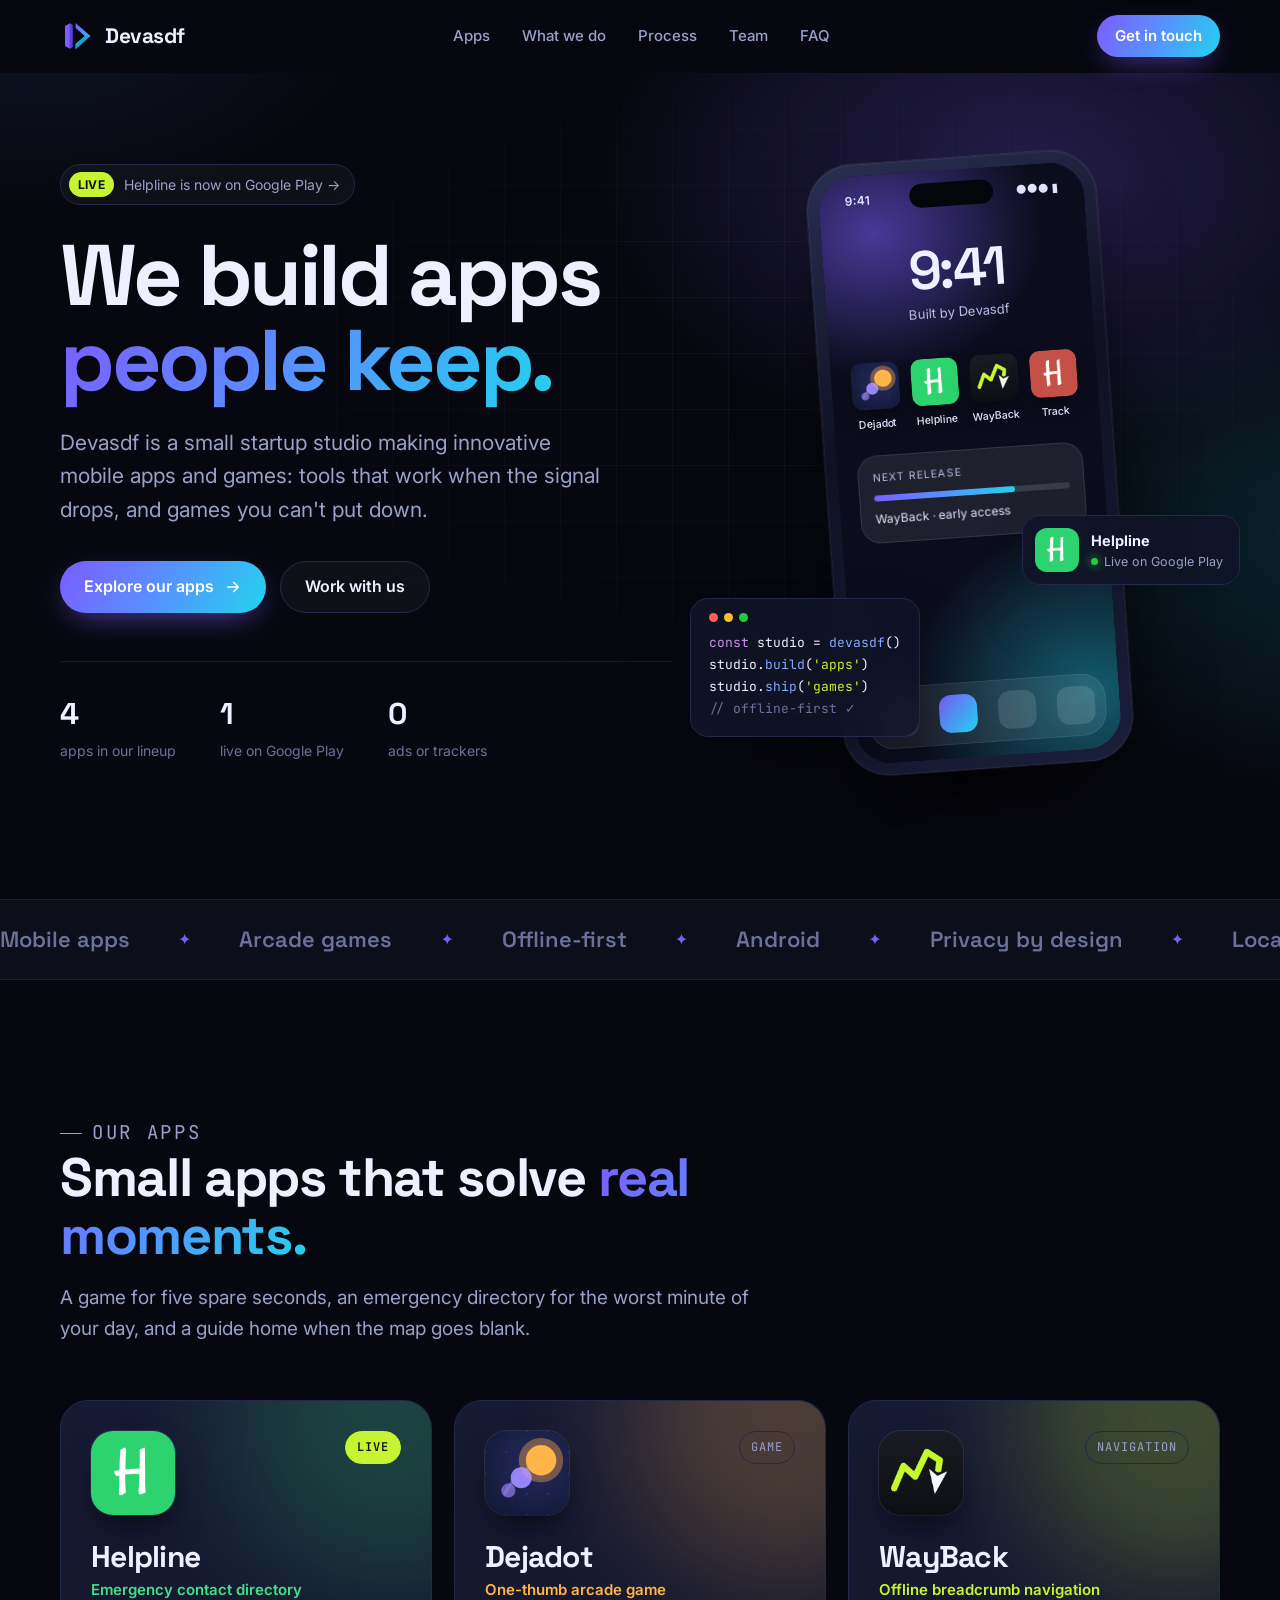
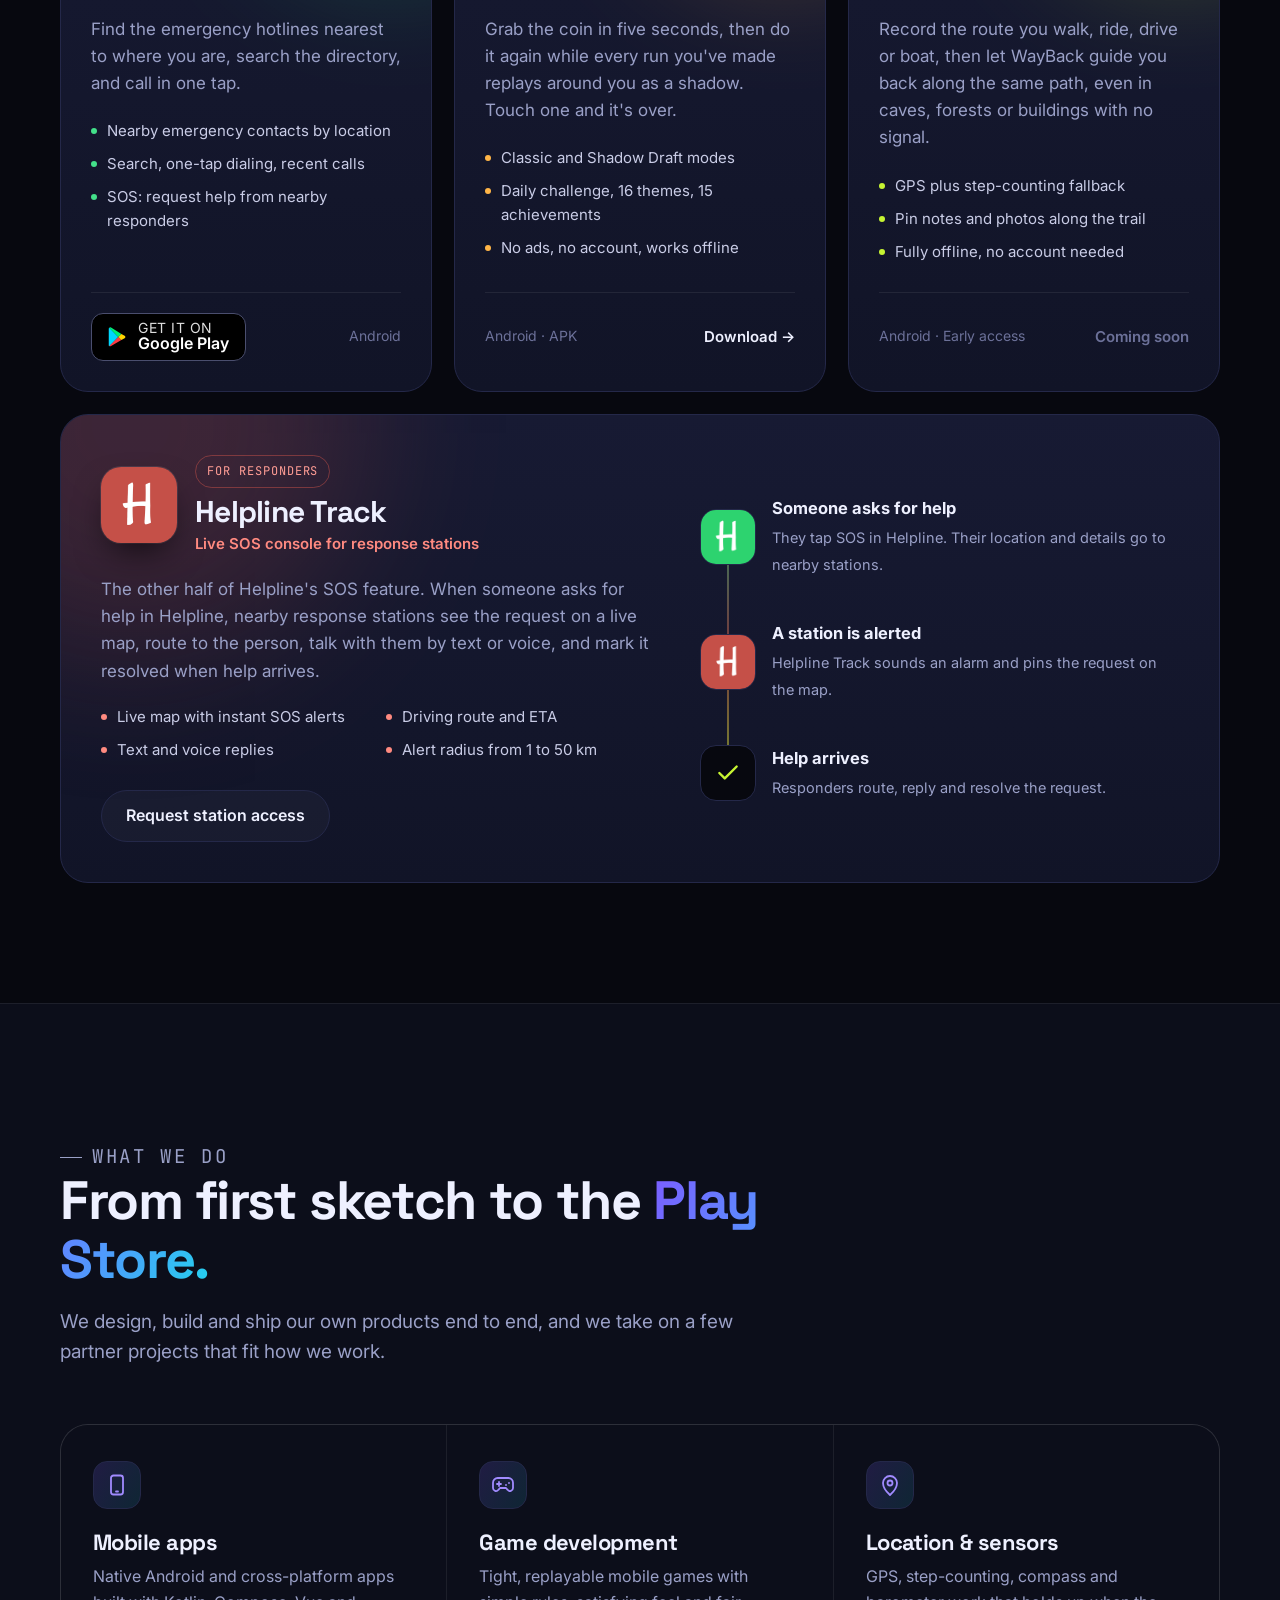
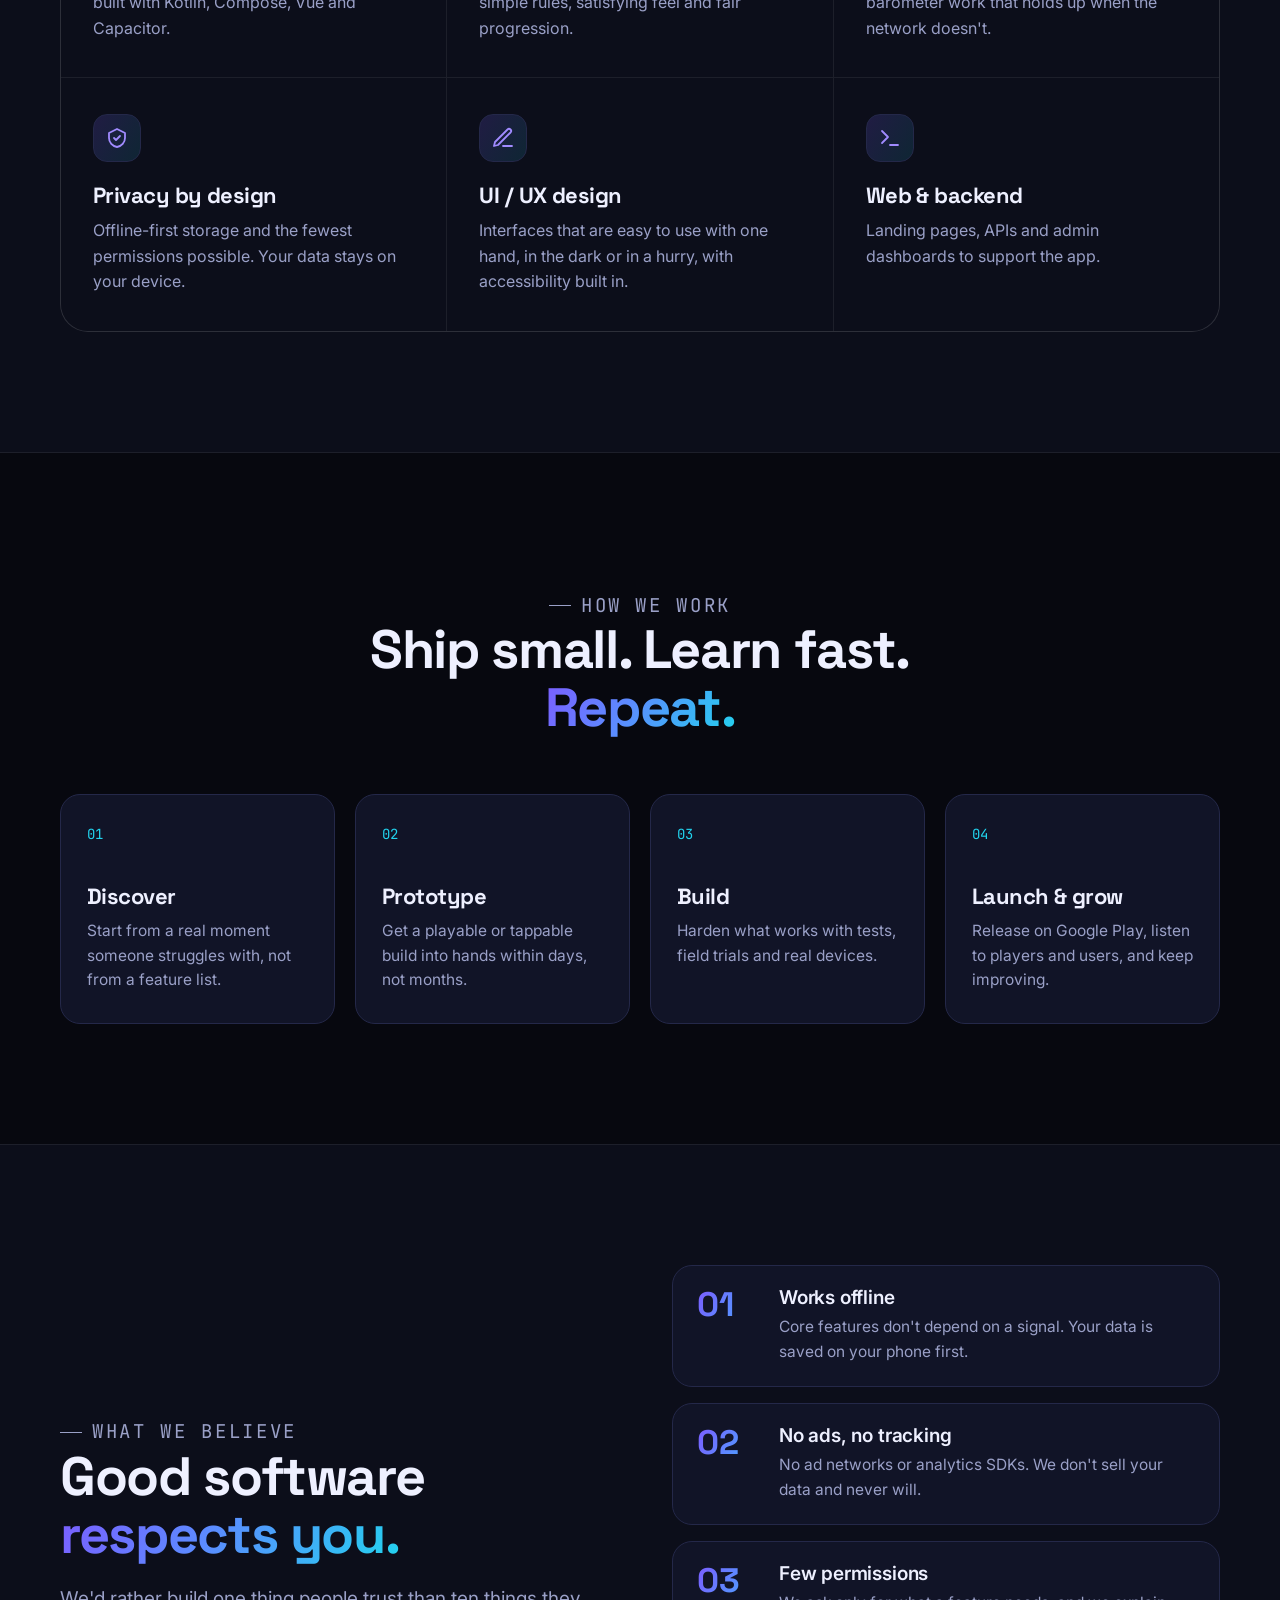
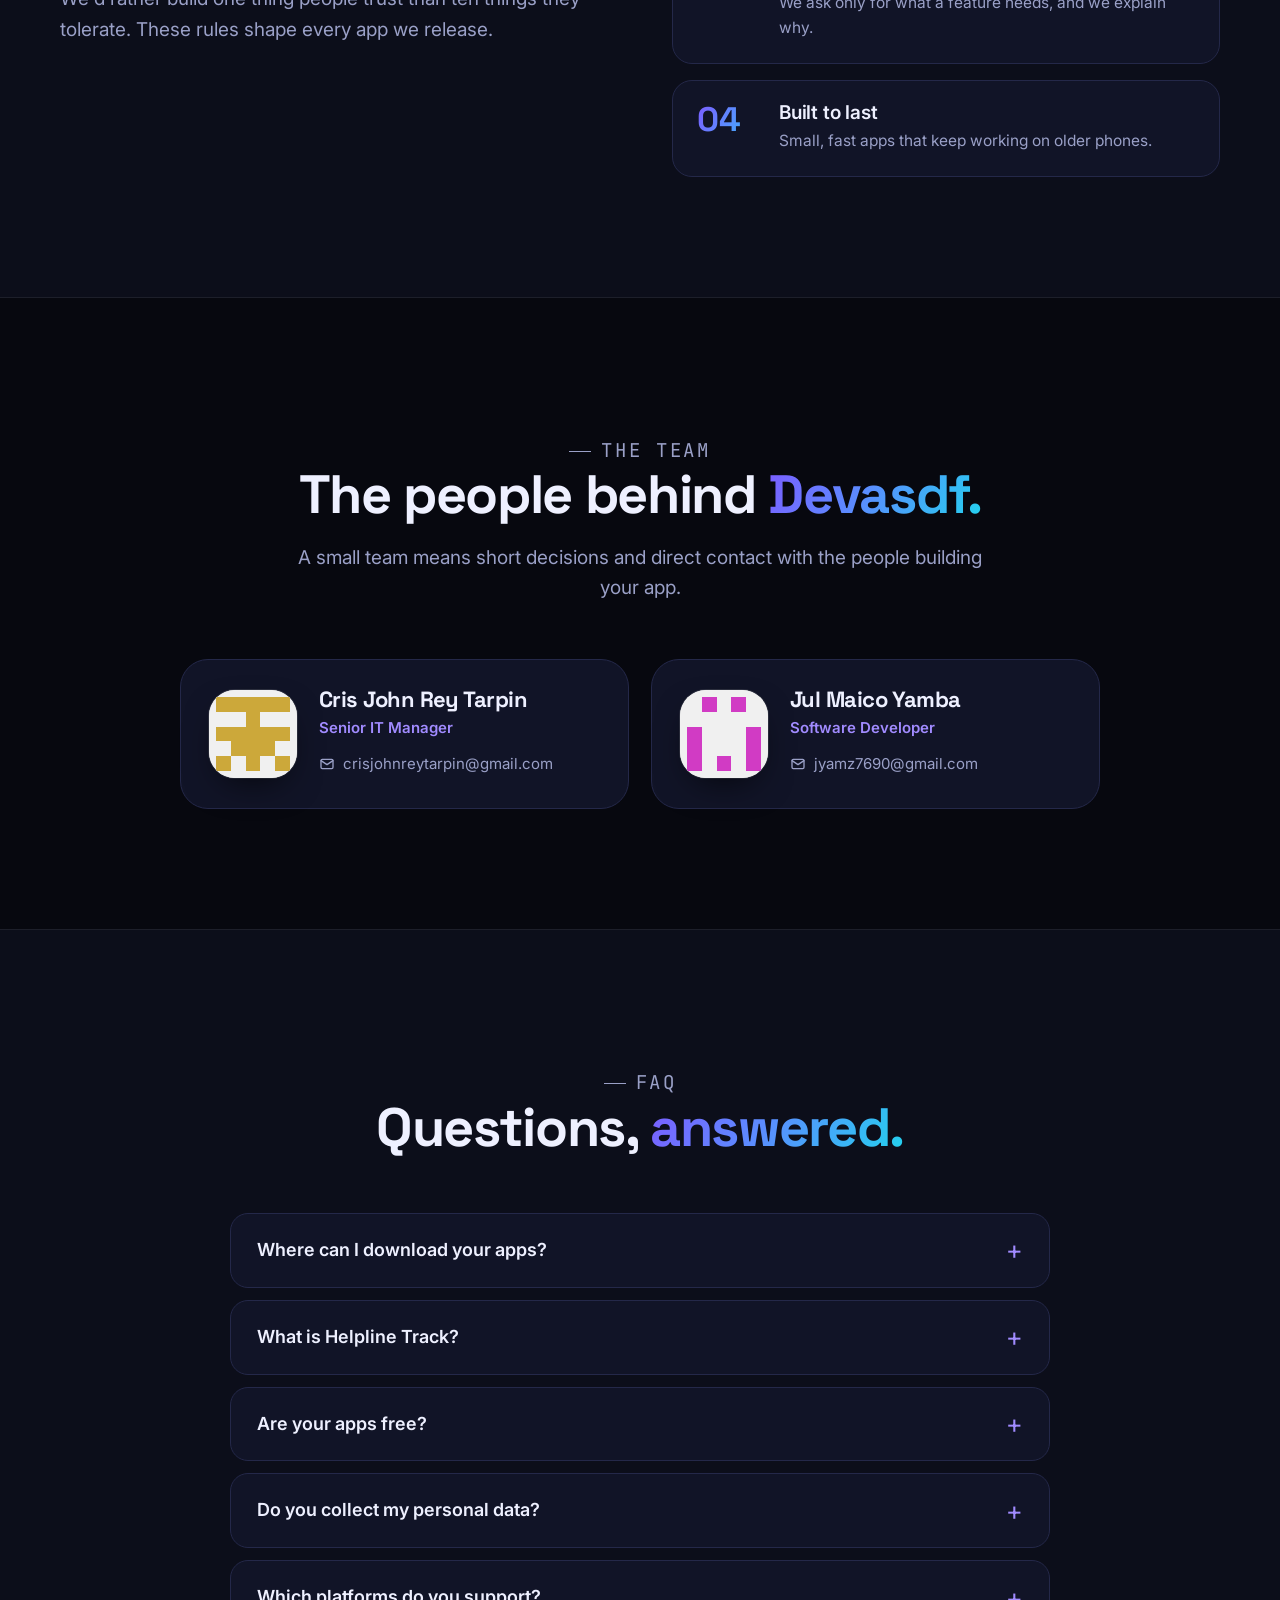
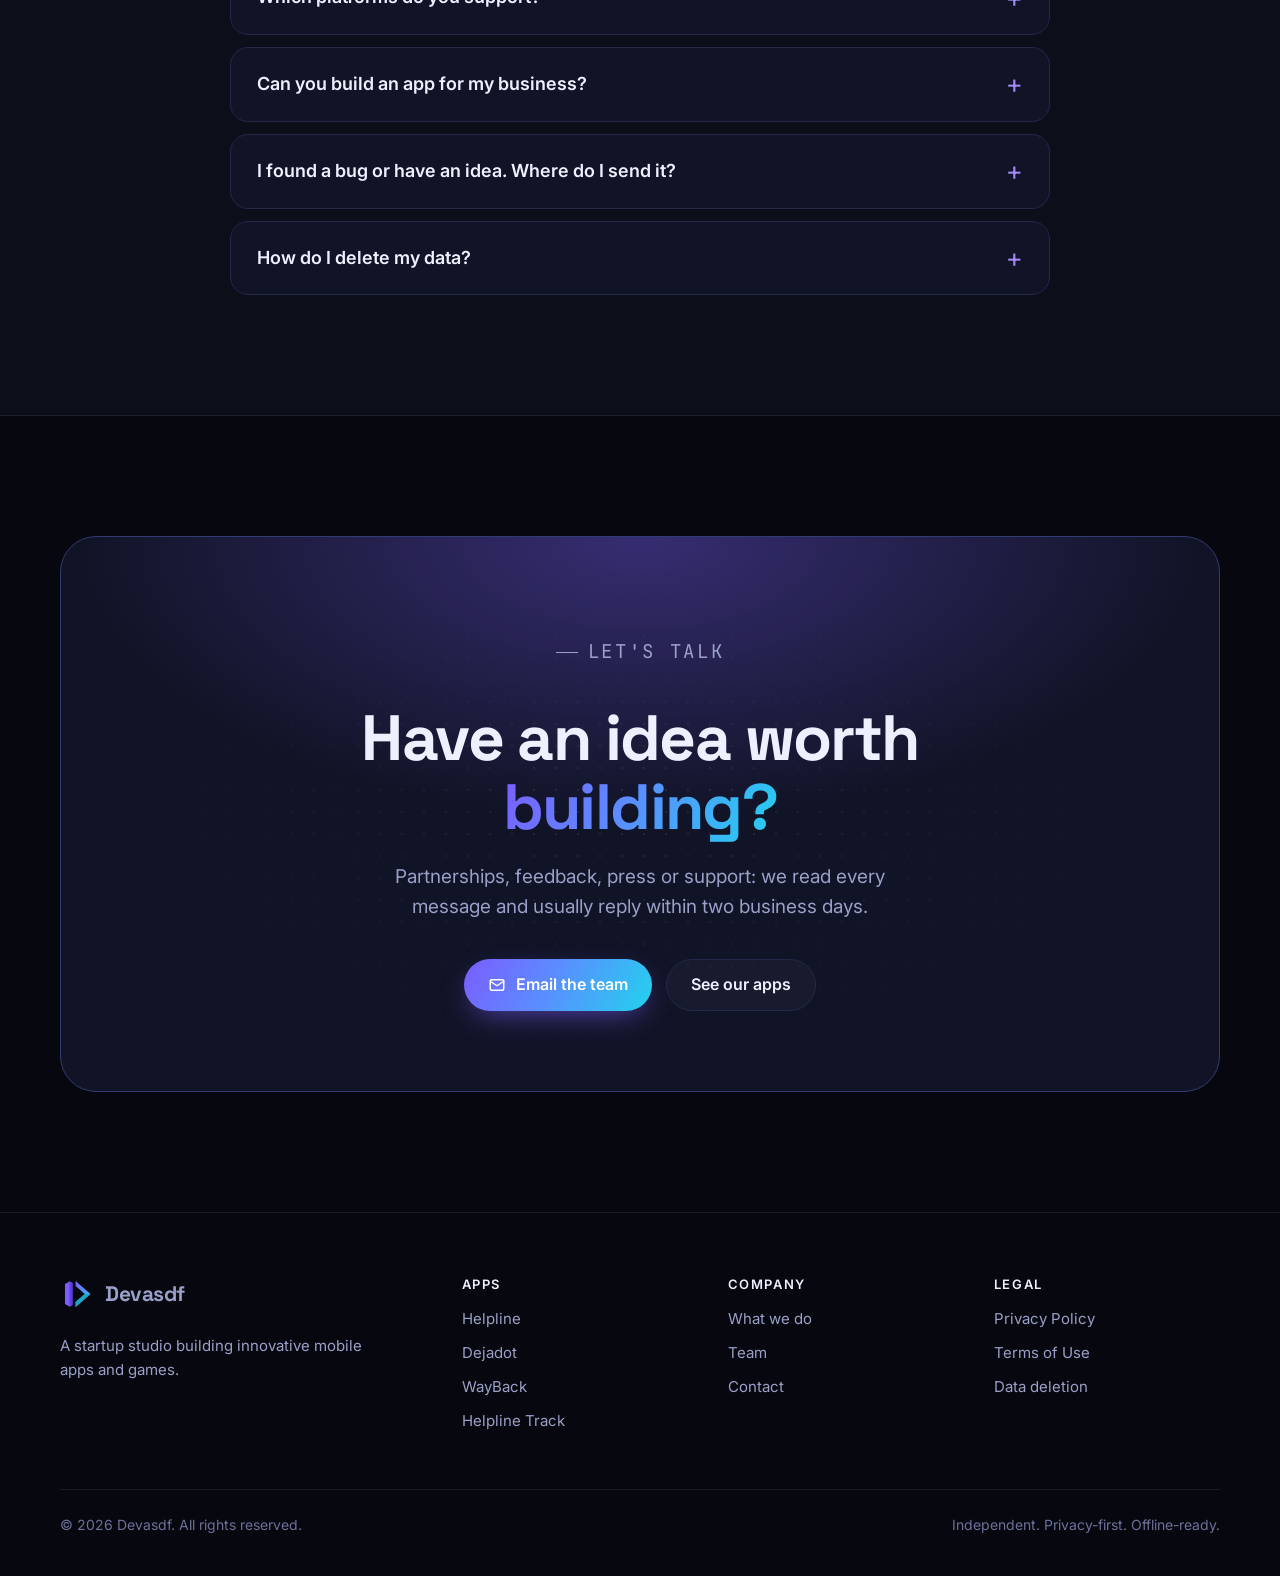
==== commit 95eddb01: "added Helpline Track" ====
--- a/index.html
+++ b/index.html
@@ -103,10 +103,10 @@
     .status { position: absolute; top: 15px; left: 26px; right: 26px; display: flex; justify-content: space-between; font-size: 12px; font-weight: 600; color: #dfe2ff; }
     .clock { font-family: var(--display); font-size: 54px; font-weight: 600; letter-spacing: -0.04em; line-height: 1; text-align: center; margin-top: 18px; }
     .date { text-align: center; color: #b9bde4; font-size: 13px; margin: 6px 0 34px; }
-    .apps-row { display: grid; grid-template-columns: repeat(3, 1fr); gap: 14px; }
+    .apps-row { display: grid; grid-template-columns: repeat(4, 1fr); gap: 12px; }
     .apps-row figure { margin: 0; display: grid; justify-items: center; gap: 7px; }
     .apps-row img { width: 100%; height: auto; aspect-ratio: 1; border-radius: 22%; box-shadow: 0 10px 24px -8px rgba(0,0,0,.8); }
-    .apps-row figcaption { font-size: 11.5px; color: #e4e6ff; font-weight: 500; }
+    .apps-row figcaption { font-size: 10.5px; white-space: nowrap; color: #e4e6ff; font-weight: 500; }
     .widget { margin-top: 22px; padding: 14px; border-radius: 20px; background: rgba(255,255,255,.08); backdrop-filter: blur(10px); -webkit-backdrop-filter: blur(10px); border: 1px solid rgba(255,255,255,.1); }
     .widget small { display: block; font-size: 10.5px; letter-spacing: .1em; text-transform: uppercase; color: #b9bde4; margin-bottom: 8px; }
     .widget .bar { height: 6px; border-radius: 99px; background: rgba(255,255,255,.12); overflow: hidden; }
@@ -196,6 +196,38 @@
     .app-helpline { --glow: #2ed573; --accent: #43e08a; }
     .app-wayback { --glow: #c6f432; --accent: #c6f432; }
 
+    /* Helpline Track (wide card) */
+    .track-card { scroll-margin-top: 90px; }
+    .track-card {
+      position: relative; overflow: hidden; isolation: isolate;
+      display: grid; grid-template-columns: 1.15fr 1fr; gap: 48px; align-items: center;
+      margin-top: 22px; padding: 40px; border-radius: var(--radius-lg);
+      background: linear-gradient(180deg, var(--surface-2), var(--surface));
+      border: 1px solid var(--line);
+    }
+    .track-card::before {
+      content: ""; position: absolute; width: 460px; height: 460px; left: -160px; top: -220px; z-index: -1;
+      border-radius: 50%; background: #c55048; opacity: .22; filter: blur(80px);
+    }
+    .track-head { display: flex; gap: 18px; align-items: center; margin-bottom: 20px; }
+    .track-head img { width: 76px; height: 76px; border-radius: 20px; box-shadow: 0 16px 36px -12px rgba(0,0,0,.8), 0 0 0 1px rgba(255,255,255,.1); }
+    .track-head .tag { display: inline-block; margin-bottom: 8px; color: #ff9d95; border-color: rgba(197,80,72,.5); }
+    .track-card h3 { font-size: 30px; }
+    .track-card .kind { color: #ff8a80; font-weight: 600; font-size: 15px; margin: 4px 0 0; }
+    .track-card .desc { color: var(--muted); margin: 0 0 20px; }
+    .track-card ul { list-style: none; padding: 0; margin: 0 0 28px; display: grid; grid-template-columns: 1fr 1fr; gap: 9px 20px; font-size: 15px; color: #c9cce6; }
+    .track-card ul li { display: flex; gap: 10px; align-items: flex-start; }
+    .track-card ul li::before { content: ""; flex: none; width: 6px; height: 6px; border-radius: 50%; background: #ff8a80; margin-top: 9px; }
+    .flow { list-style: none; margin: 0; padding: 0; display: grid; gap: 14px; position: relative; }
+    .flow::before { content: ""; position: absolute; left: 27px; top: 30px; bottom: 30px; width: 2px; background: linear-gradient(#43e08a, #c55048, var(--lime)); opacity: .55; }
+    .flow li { position: relative; display: grid; grid-template-columns: 56px 1fr; gap: 16px; align-items: center; padding: 14px 0; }
+    .flow .dot { position: relative; width: 56px; height: 56px; border-radius: 16px; display: grid; place-items: center; background: var(--ink); border: 1px solid var(--line); overflow: hidden; }
+    .flow .dot img { width: 100%; height: 100%; }
+    .flow .dot svg { width: 26px; height: 26px; color: var(--lime); }
+    .flow b { display: block; font-size: 16.5px; margin-bottom: 2px; }
+    .flow div span { color: var(--muted); font-size: 14.5px; }
+    @media (max-width: 1000px) { .track-card { grid-template-columns: 1fr; gap: 32px; max-width: 620px; margin-inline: auto; } }
+
     .swipe-hint, .carousel-dots { display: none; }
 
     /* ---------- Services ---------- */
@@ -234,8 +266,8 @@
     .team-grid { display: grid; grid-template-columns: repeat(2, 1fr); gap: 22px; max-width: 920px; margin-inline: auto; }
     .member { display: flex; gap: 22px; align-items: center; padding: 28px; border-radius: var(--radius-lg); background: var(--surface); border: 1px solid var(--line); min-width: 0; }
     .member > div { min-width: 0; }
-    .avatar { flex: none; width: 88px; height: 88px; border-radius: 26px; display: grid; place-items: center; font-family: var(--display); font-size: 30px; font-weight: 700; color: #fff; background: var(--grad); box-shadow: 0 14px 36px -14px rgba(124,92,255,.8); }
-    .member.alt .avatar { background: linear-gradient(135deg, #22d3ee, #5b8cff); }
+    .avatar { flex: none; width: 88px; height: 88px; border-radius: 26px; overflow: hidden; background: #f0f0f0; box-shadow: 0 14px 36px -14px rgba(0,0,0,.8), 0 0 0 1px rgba(255,255,255,.12); }
+    .avatar svg { display: block; width: 100%; height: 100%; }
     .member h3 { font-size: 22px; margin-bottom: 4px; }
     .member .role { color: var(--violet-2); font-weight: 600; font-size: 15px; margin: 0 0 12px; }
     .member a { display: inline-flex; align-items: center; gap: 8px; font-size: 15px; color: var(--muted); overflow-wrap: anywhere; }
@@ -303,7 +335,8 @@
       .screen { border-radius: 31px; padding: 46px 16px 16px; }
       .clock { font-size: 44px; margin-top: 10px; }
       .date { margin-bottom: 24px; }
-      .apps-row { gap: 10px; }
+      .apps-row { gap: 8px; }
+      .apps-row figcaption { font-size: 9px; }
       .widget { margin-top: 16px; }
       .code-card { display: none; }
       .play-card { right: 50%; top: auto; bottom: -8px; translate: 50% 0; animation: none; white-space: nowrap; }
@@ -330,6 +363,15 @@
       .carousel-dots button.on { width: 24px; background: var(--grad); }
       .swipe-hint { display: flex; align-items: center; gap: 8px; font-size: 13px; color: var(--dim); margin: -24px 0 18px; }
 
+      .track-card { padding: 24px; border-radius: 24px; gap: 24px; margin-top: 28px; }
+      .track-head img { width: 64px; height: 64px; border-radius: 18px; }
+      .track-card h3 { font-size: 26px; }
+      .track-card ul { grid-template-columns: 1fr; }
+      .track-card .btn { width: 100%; }
+      .flow li { grid-template-columns: 48px 1fr; }
+      .flow .dot { width: 48px; height: 48px; border-radius: 14px; }
+      .flow::before { left: 23px; }
+
       /* services: compact rows */
       .svc-grid { grid-template-columns: 1fr; border-radius: 22px; }
       .svc { display: grid; grid-template-columns: auto 1fr; column-gap: 16px; padding: 20px; }
@@ -356,7 +398,7 @@
 
       /* team */
       .member { padding: 20px; gap: 16px; border-radius: 22px; }
-      .avatar { width: 64px; height: 64px; border-radius: 20px; font-size: 22px; }
+      .avatar { width: 64px; height: 64px; border-radius: 20px; }
       .member h3 { font-size: 19px; }
       .member .role { margin-bottom: 8px; font-size: 14px; }
       .member a { font-size: 14px; }
@@ -440,7 +482,7 @@
             <a class="btn" href="#contact">Work with us</a>
           </div>
           <div class="hero-proof">
-            <div><strong>3</strong><span>apps in our lineup</span></div>
+            <div><strong>4</strong><span>apps in our lineup</span></div>
             <div><strong>1</strong><span>live on Google Play</span></div>
             <div><strong>0</strong><span>ads or trackers</span></div>
           </div>
@@ -464,6 +506,7 @@
                 <figure><img src="/assets/apps/dejadot.png" alt="" width="512" height="512"><figcaption>Dejadot</figcaption></figure>
                 <figure><img src="/assets/apps/helpline.png" alt="" width="512" height="512"><figcaption>Helpline</figcaption></figure>
                 <figure><img src="/assets/apps/wayback.png" alt="" width="512" height="512"><figcaption>WayBack</figcaption></figure>
+                <figure><img src="/assets/apps/helpline-track.png" alt="" width="512" height="512"><figcaption>Track</figcaption></figure>
               </div>
               <div class="widget">
                 <small>Next release</small>
@@ -512,7 +555,7 @@
             <ul>
               <li>Nearby emergency contacts by location</li>
               <li>Search, one-tap dialing, recent calls</li>
-              <li>Saved locations for quick access</li>
+              <li>SOS: request help from nearby responders</li>
             </ul>
             <div class="foot">
               <a class="gplay" href="https://play.google.com/store/apps/details?id=com.helpline.app" target="_blank" rel="noopener" aria-label="Get Helpline on Google Play">
@@ -562,6 +605,32 @@
           </article>
         </div>
         <div class="carousel-dots" id="carousel-dots" aria-hidden="true"><button class="on"></button><button></button><button></button></div>
+
+        <article class="track-card reveal" id="helpline-track">
+          <div>
+            <div class="track-head">
+              <img src="/assets/apps/helpline-track.png" alt="Helpline Track app icon" width="512" height="512" loading="lazy">
+              <div>
+                <span class="tag">For responders</span>
+                <h3>Helpline Track</h3>
+                <p class="kind">Live SOS console for response stations</p>
+              </div>
+            </div>
+            <p class="desc">The other half of Helpline's SOS feature. When someone asks for help in Helpline, nearby response stations see the request on a live map, route to the person, talk with them by text or voice, and mark it resolved when help arrives.</p>
+            <ul>
+              <li>Live map with instant SOS alerts</li>
+              <li>Driving route and ETA</li>
+              <li>Text and voice replies</li>
+              <li>Alert radius from 1 to 50 km</li>
+            </ul>
+            <a class="btn" href="mailto:jyamz7690@gmail.com?subject=Helpline%20Track%20station%20access">Request station access</a>
+          </div>
+          <ol class="flow" aria-label="How Helpline SOS works">
+            <li><span class="dot"><img src="/assets/apps/helpline.png" alt="" width="512" height="512" loading="lazy"></span><div><b>Someone asks for help</b><span>They tap SOS in Helpline. Their location and details go to nearby stations.</span></div></li>
+            <li><span class="dot"><img src="/assets/apps/helpline-track.png" alt="" width="512" height="512" loading="lazy"></span><div><b>A station is alerted</b><span>Helpline Track sounds an alarm and pins the request on the map.</span></div></li>
+            <li><span class="dot"><svg viewBox="0 0 24 24" fill="none" stroke="currentColor" stroke-width="2.2" stroke-linecap="round" stroke-linejoin="round"><path d="M20 6 9 17l-5-5"/></svg></span><div><b>Help arrives</b><span>Responders route, reply and resolve the request.</span></div></li>
+          </ol>
+        </article>
       </div>
     </section>
 
@@ -651,7 +720,7 @@
         </div>
         <div class="team-grid">
           <article class="member reveal">
-            <div class="avatar" aria-hidden="true">CT</div>
+            <div class="avatar"><svg viewBox="0 0 6 6" shape-rendering="crispEdges" role="img" aria-label="Cris John Rey Tarpin avatar"><rect width="6" height="6" fill="#f0f0f0"/><g fill="#cca83a"><rect x="0.5" y="0.5" width="1" height="1"/><rect x="0.5" y="2.5" width="1" height="1"/><rect x="0.5" y="4.5" width="1" height="1"/><rect x="1.5" y="0.5" width="1" height="1"/><rect x="1.5" y="2.5" width="1" height="1"/><rect x="1.5" y="3.5" width="1" height="1"/><rect x="2.5" y="0.5" width="1" height="1"/><rect x="2.5" y="1.5" width="1" height="1"/><rect x="2.5" y="2.5" width="1" height="1"/><rect x="2.5" y="3.5" width="1" height="1"/><rect x="2.5" y="4.5" width="1" height="1"/><rect x="3.5" y="0.5" width="1" height="1"/><rect x="3.5" y="2.5" width="1" height="1"/><rect x="3.5" y="3.5" width="1" height="1"/><rect x="4.5" y="0.5" width="1" height="1"/><rect x="4.5" y="2.5" width="1" height="1"/><rect x="4.5" y="4.5" width="1" height="1"/></g></svg></div>
             <div>
               <h3>Cris John Rey Tarpin</h3>
               <p class="role">Senior IT Manager</p>
@@ -659,7 +728,7 @@
             </div>
           </article>
           <article class="member alt reveal">
-            <div class="avatar" aria-hidden="true">JY</div>
+            <div class="avatar"><svg viewBox="0 0 6 6" shape-rendering="crispEdges" role="img" aria-label="Jul Maico Yamba avatar"><rect width="6" height="6" fill="#f0f0f0"/><g fill="#d13bc4"><rect x="0.5" y="2.5" width="1" height="1"/><rect x="0.5" y="3.5" width="1" height="1"/><rect x="0.5" y="4.5" width="1" height="1"/><rect x="1.5" y="0.5" width="1" height="1"/><rect x="2.5" y="4.5" width="1" height="1"/><rect x="3.5" y="0.5" width="1" height="1"/><rect x="4.5" y="2.5" width="1" height="1"/><rect x="4.5" y="3.5" width="1" height="1"/><rect x="4.5" y="4.5" width="1" height="1"/></g></svg></div>
             <div>
               <h3>Jul Maico Yamba</h3>
               <p class="role">Software Developer</p>
@@ -680,7 +749,11 @@
         <div class="faq reveal">
           <details>
             <summary>Where can I download your apps?</summary>
-            <p>Helpline is available now on <a href="https://play.google.com/store/apps/details?id=com.helpline.app" target="_blank" rel="noopener">Google Play</a>. Dejadot can be downloaded as an APK from its release page, and WayBack is in early access and coming soon.</p>
+            <p>Helpline is available now on <a href="https://play.google.com/store/apps/details?id=com.helpline.app" target="_blank" rel="noopener">Google Play</a>. Helpline Track is for response stations and is available on request. Dejadot can be downloaded as an APK from its release page, and WayBack is in early access and coming soon.</p>
+          </details>
+          <details>
+            <summary>What is Helpline Track?</summary>
+            <p>Helpline Track is the console that response stations use to receive SOS requests sent from Helpline. It isn't a public download: stations get an account from us. If you run a rescue, medical or security team and want to receive Helpline SOS requests in your area, <a href="mailto:jyamz7690@gmail.com?subject=Helpline%20Track%20station%20access">email us</a>.</p>
           </details>
           <details>
             <summary>Are your apps free?</summary>
@@ -688,7 +761,7 @@
           </details>
           <details>
             <summary>Do you collect my personal data?</summary>
-            <p>As little as possible. Dejadot and WayBack keep everything on your phone. Helpline sends your location to our server only to find emergency contacts near you. Our <a href="/privacy">Privacy Policy</a> lists every detail, app by app.</p>
+            <p>As little as possible. Dejadot and WayBack keep everything on your phone. Helpline sends your location to our server to find emergency contacts near you, and if you send an SOS, your details go to nearby response stations. Our <a href="/privacy">Privacy Policy</a> lists every detail, app by app.</p>
           </details>
           <details>
             <summary>Which platforms do you support?</summary>
@@ -746,6 +819,7 @@
             <li><a href="https://play.google.com/store/apps/details?id=com.helpline.app" target="_blank" rel="noopener">Helpline</a></li>
             <li><a href="#apps">Dejadot</a></li>
             <li><a href="#apps">WayBack</a></li>
+            <li><a href="#helpline-track">Helpline Track</a></li>
           </ul>
         </div>
         <div>
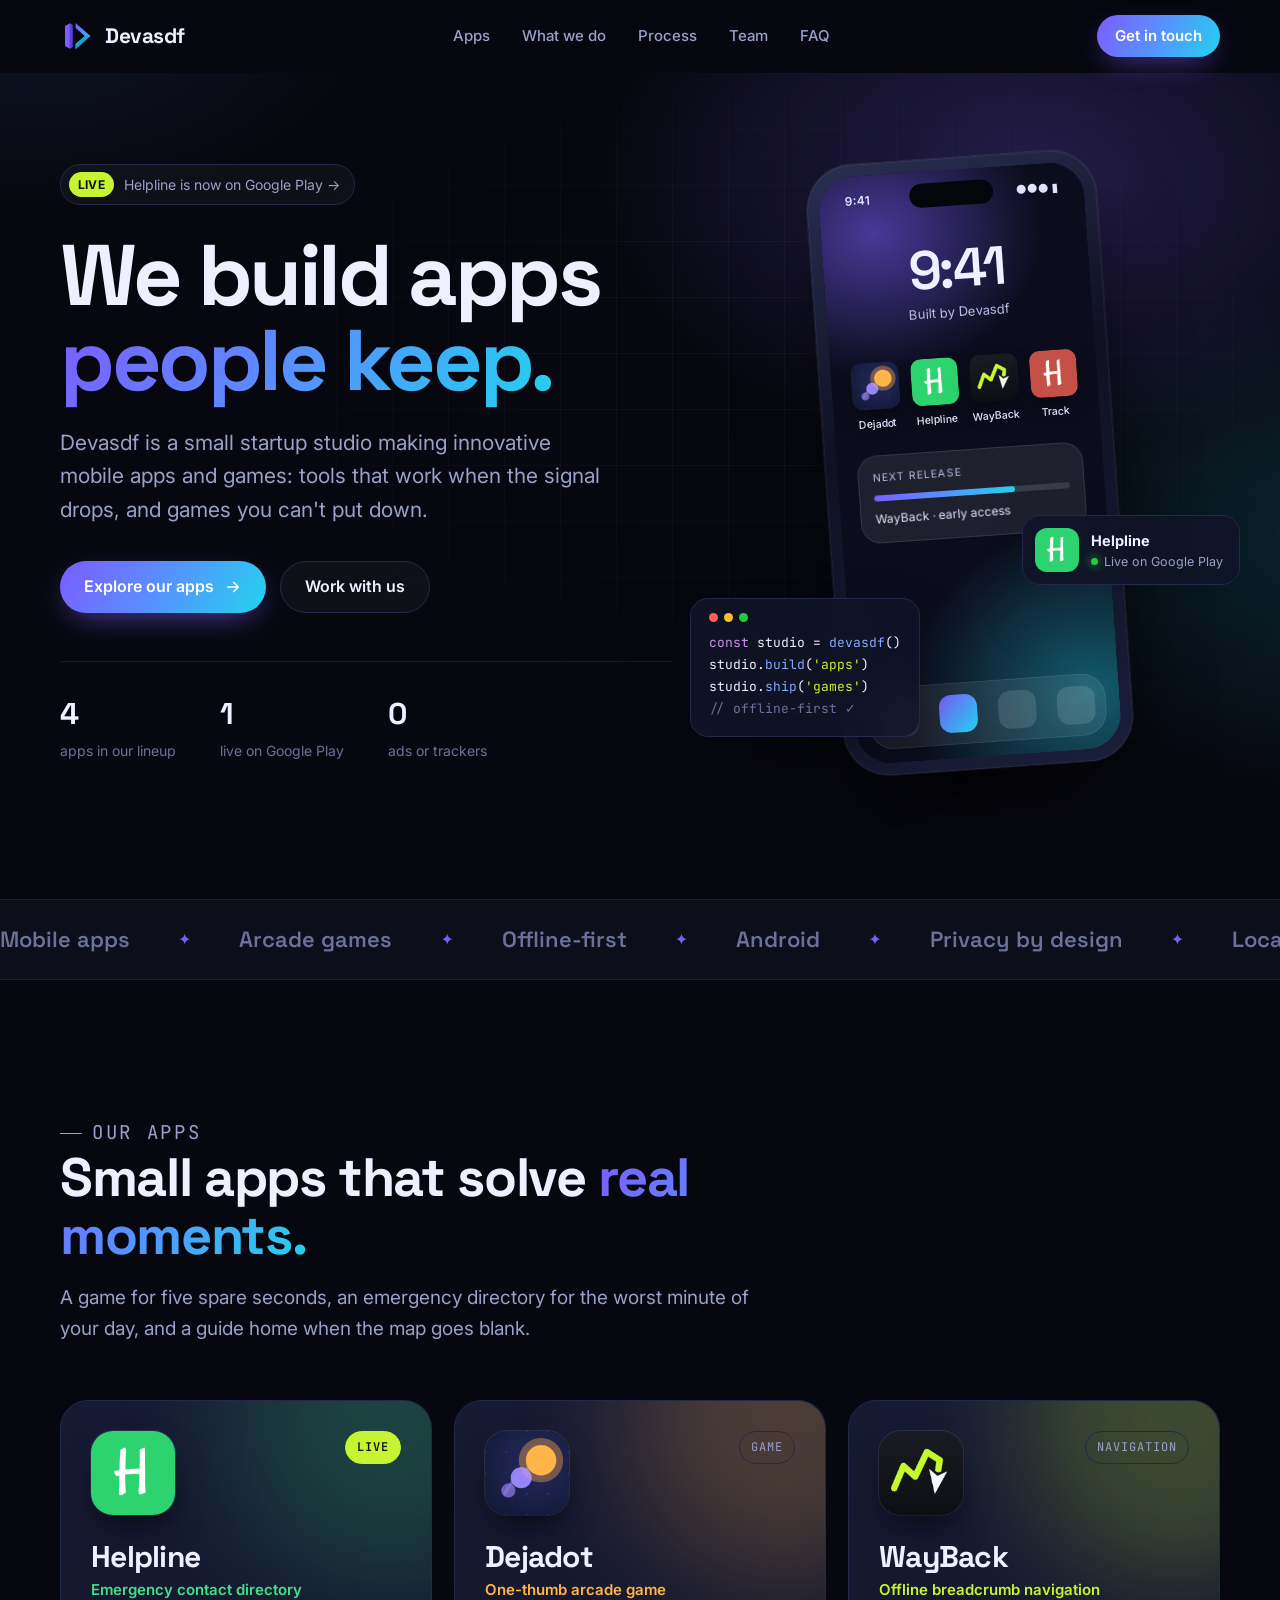
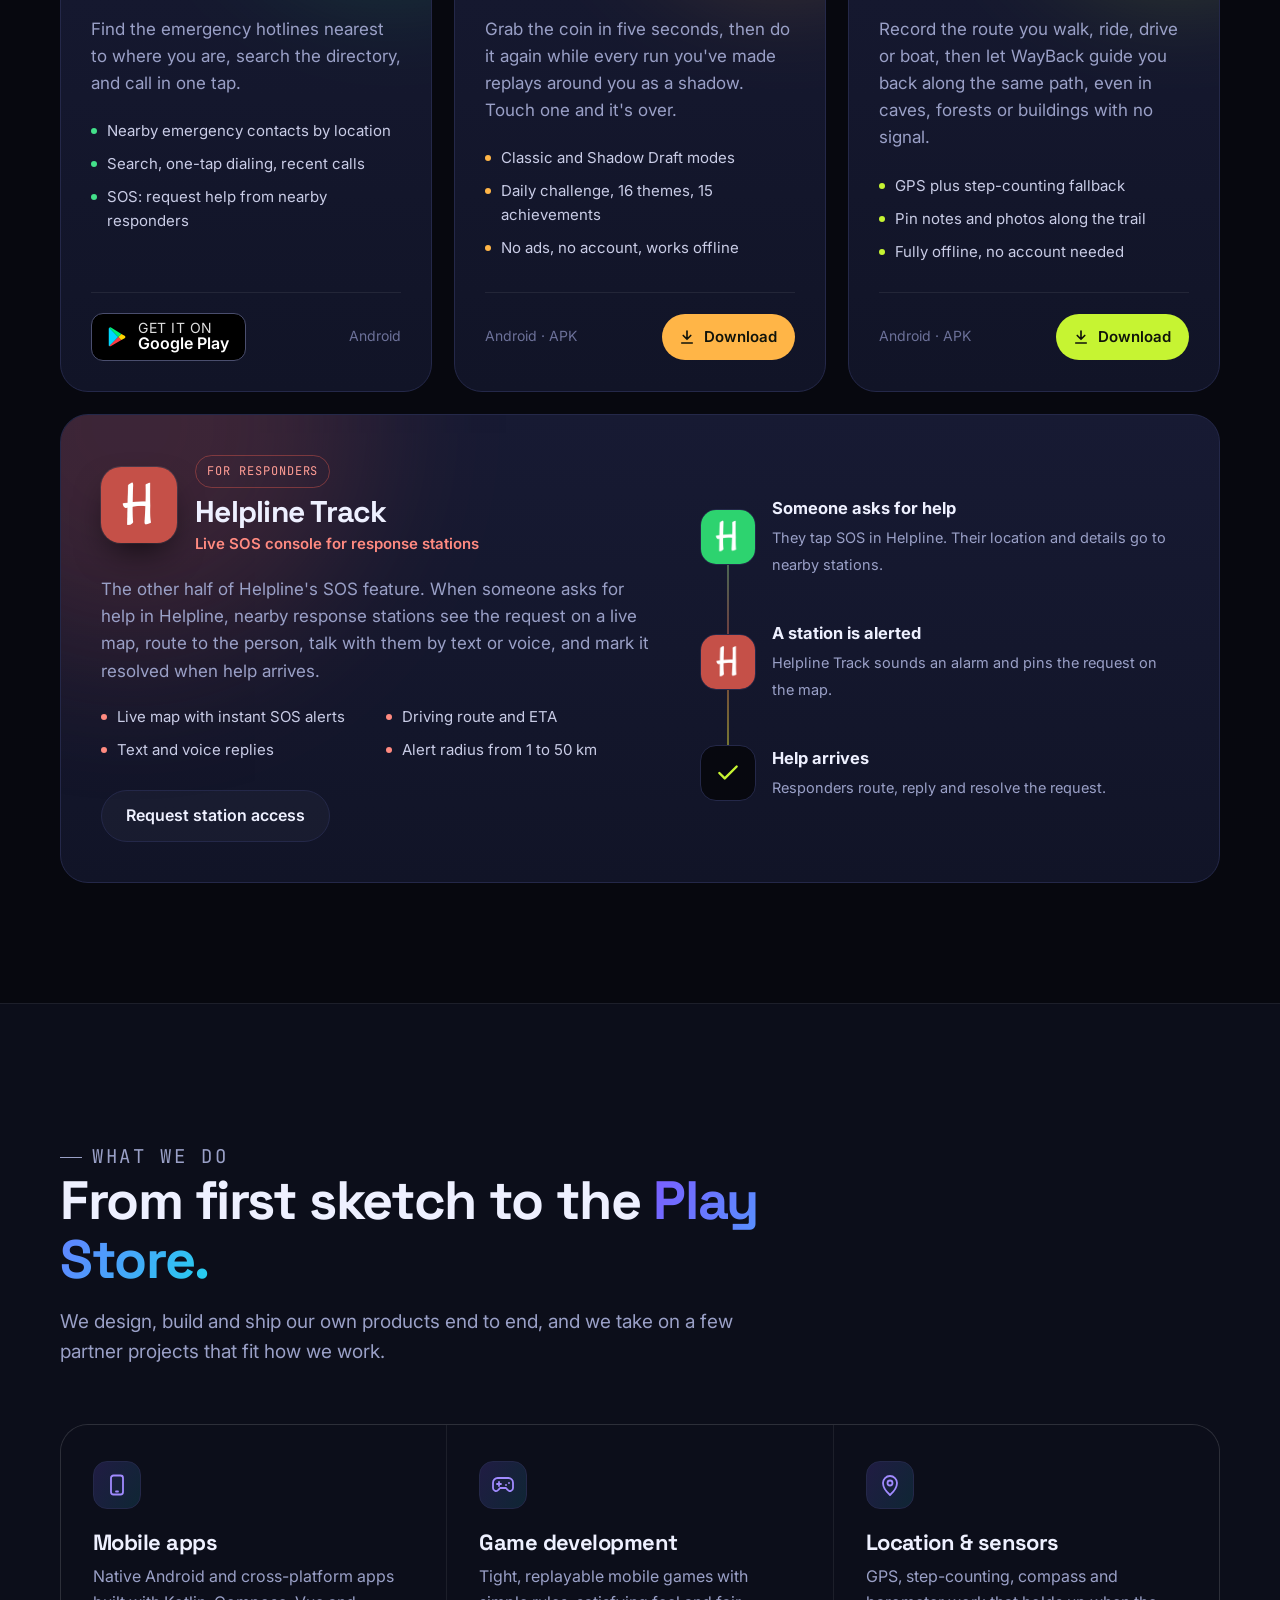
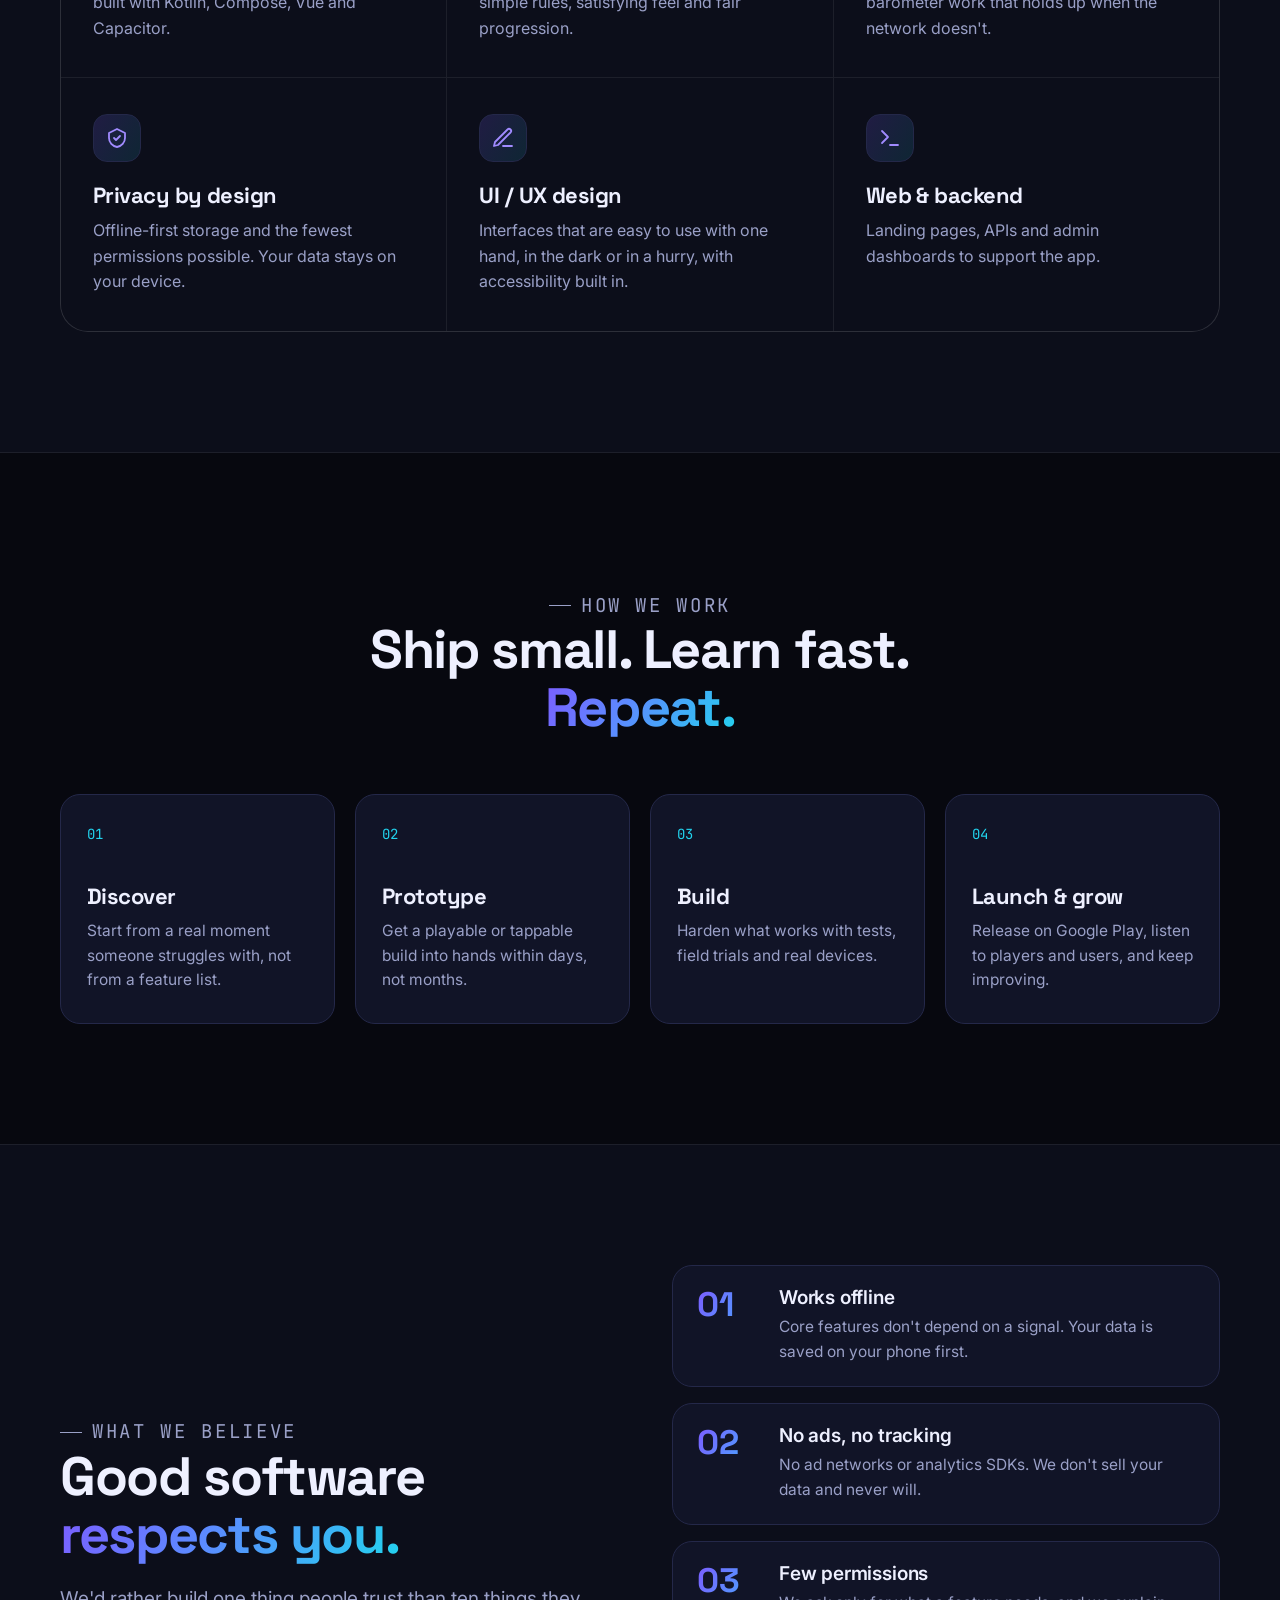
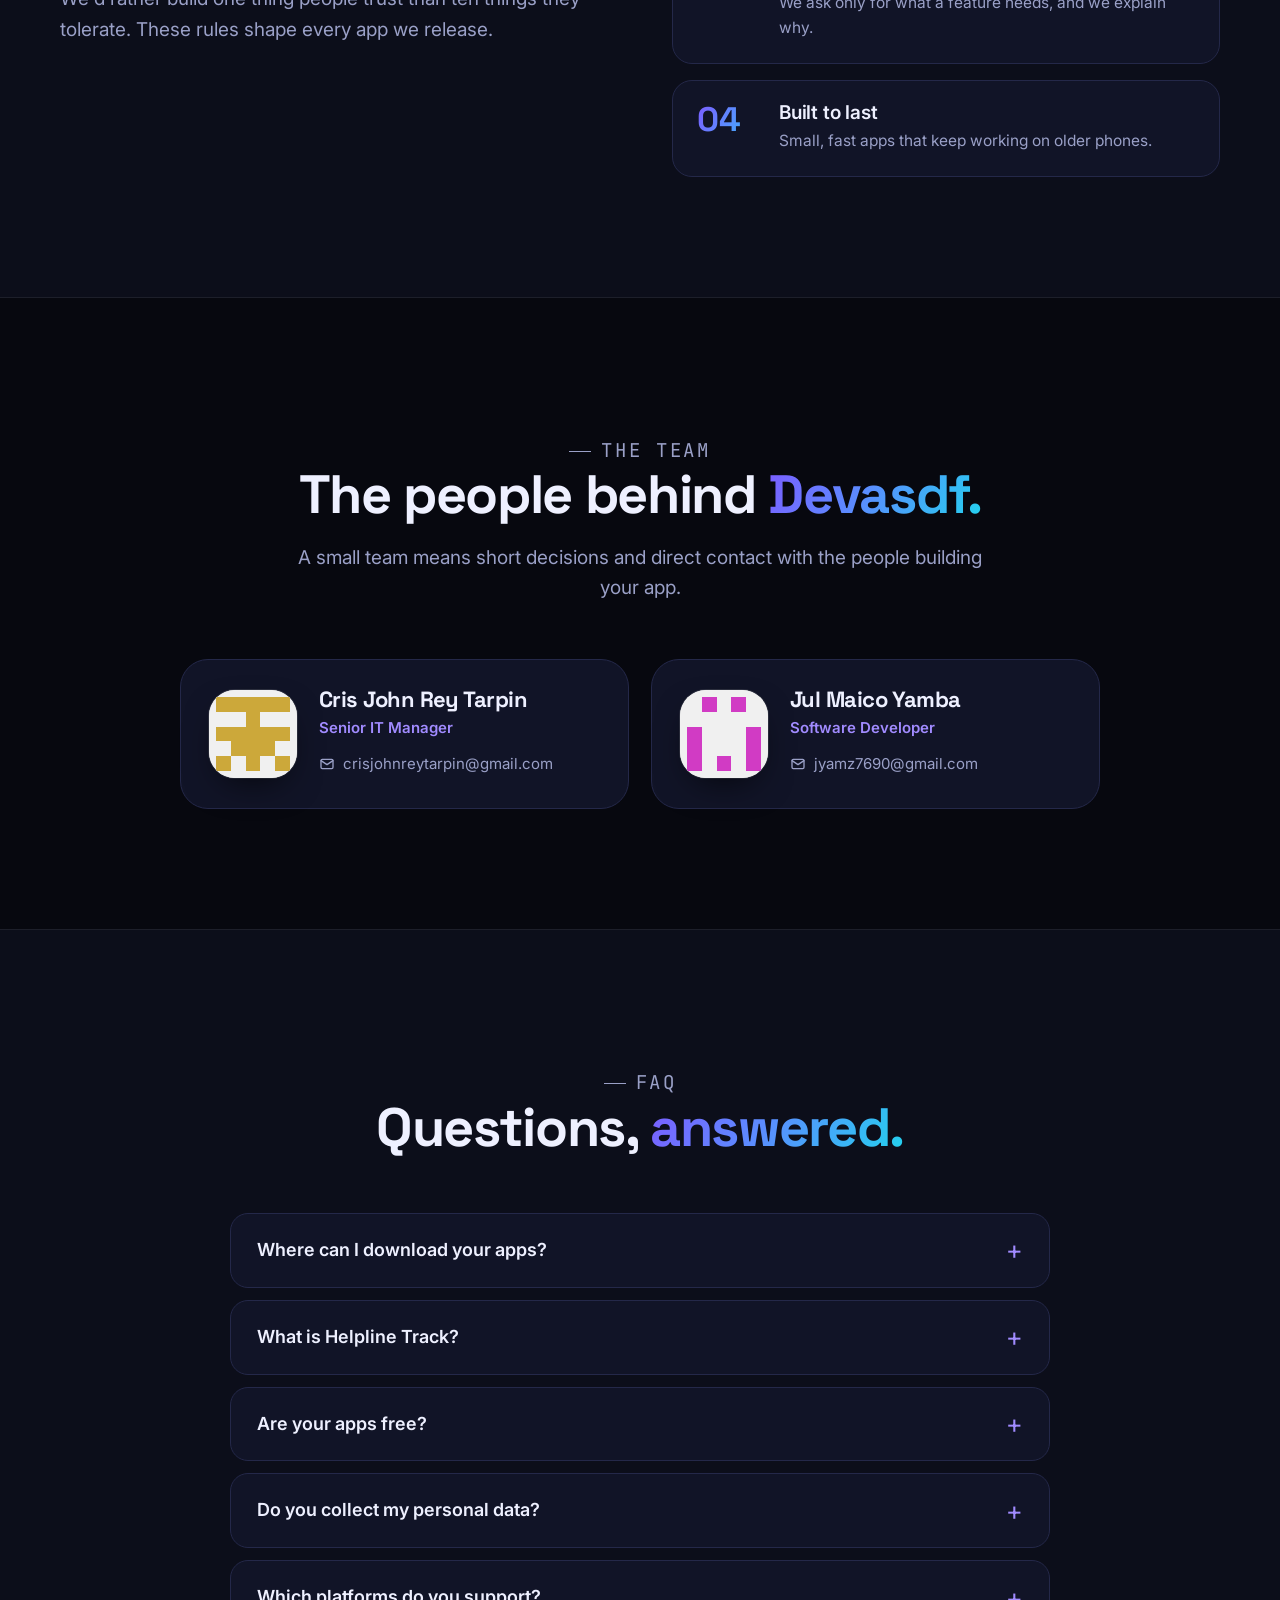
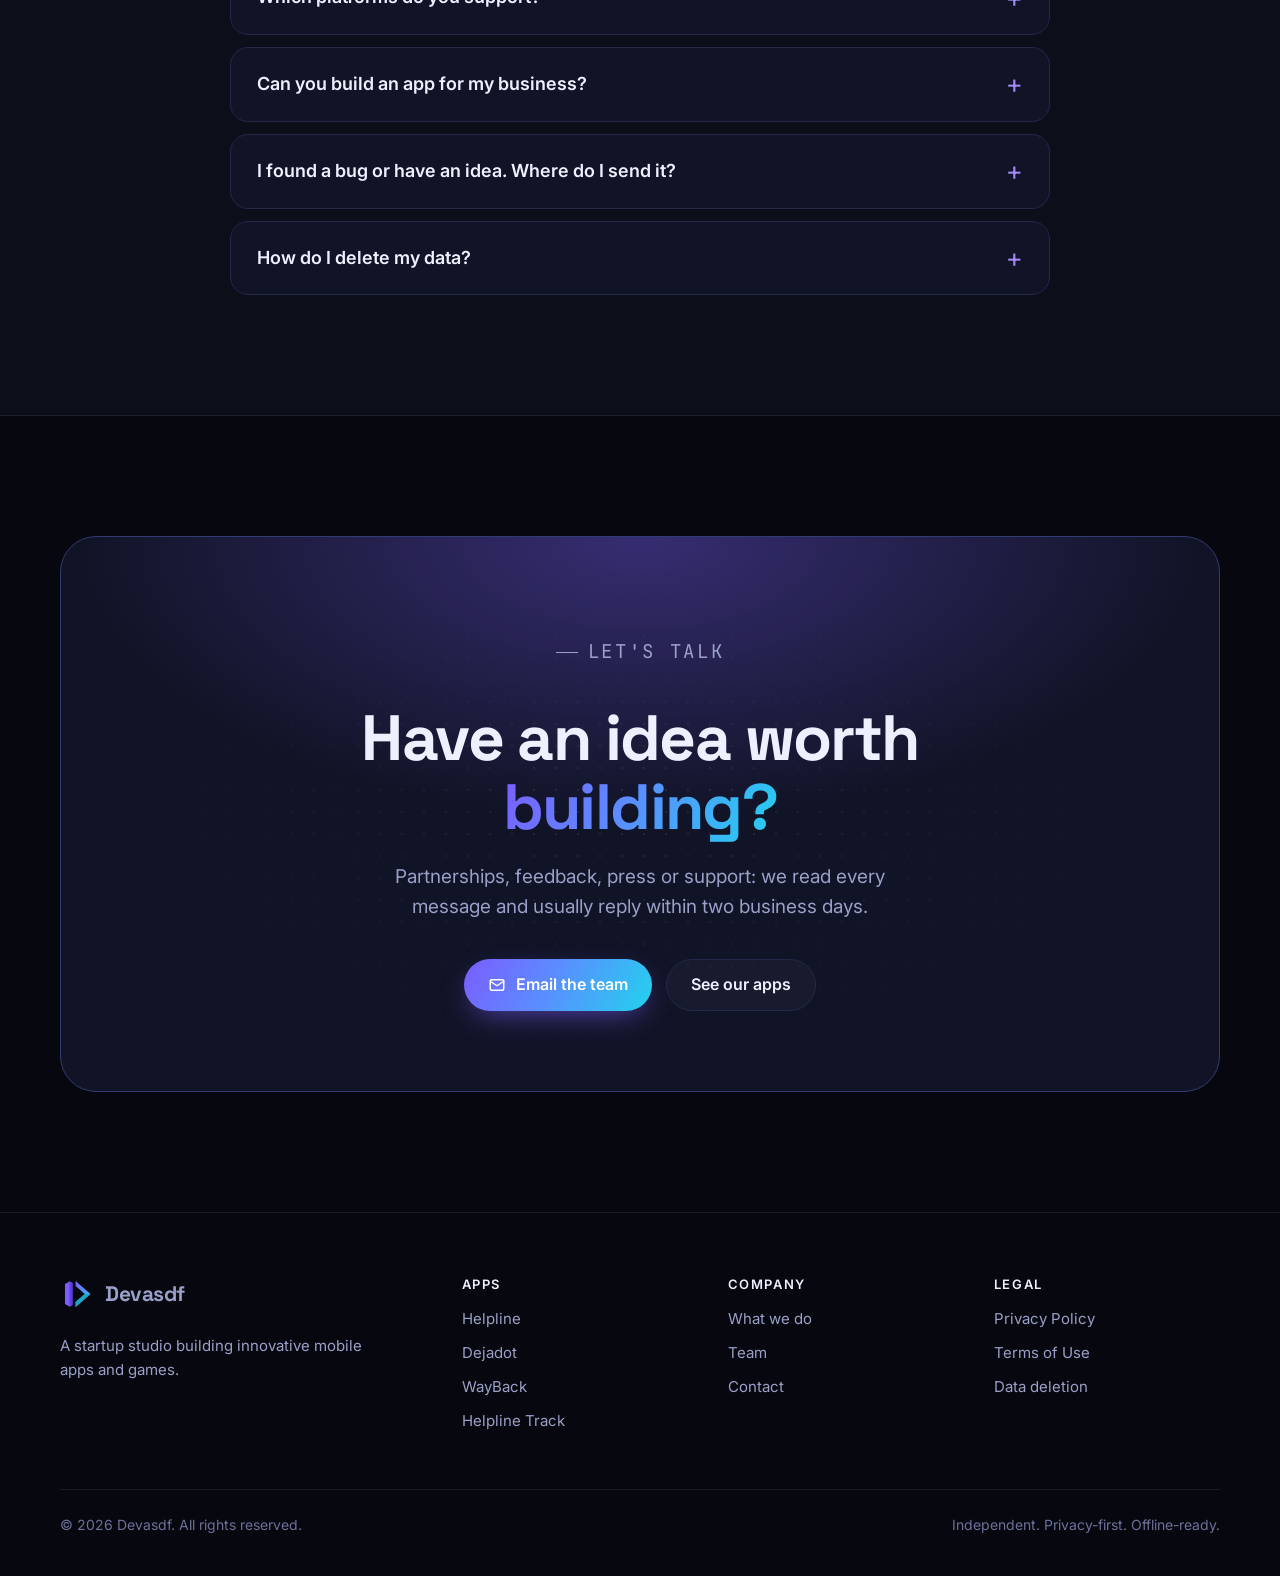
==== commit b8df0bd4: "Direct APK downloads for Dejadot and WayBack" ====
--- a/index.html
+++ b/index.html
@@ -179,7 +179,31 @@
     .app-card .foot small { color: var(--dim); font-size: 14px; }
     .app-card .foot a.link { font-weight: 600; font-size: 15px; color: var(--text); display: inline-flex; align-items: center; gap: 6px; }
     .app-card .foot a.link:hover { color: var(--accent); }
-    .app-card .foot .soon { font-weight: 600; font-size: 15px; color: var(--dim); }
+    .dl-btn {
+      display: inline-flex; align-items: center; gap: 8px; height: 46px; padding: 0 18px 0 16px;
+      border-radius: 999px; font-weight: 600; font-size: 15px; color: #10130a;
+      background: var(--accent); transition: transform .2s ease, filter .2s ease;
+    }
+    .dl-btn:hover { color: #10130a; filter: brightness(1.08); transform: translateY(-1px); }
+    .dl-btn svg { width: 18px; height: 18px; }
+    .dl-btn.loading { pointer-events: none; opacity: .7; }
+
+    .toast {
+      position: fixed; z-index: 60; left: 50%; bottom: calc(24px + env(safe-area-inset-bottom));
+      width: min(440px, calc(100% - 32px)); translate: -50% 0;
+      display: grid; grid-template-columns: auto 1fr; gap: 14px; align-items: start;
+      padding: 16px 18px; border-radius: 18px;
+      background: rgba(17, 20, 39, .96); border: 1px solid var(--line);
+      backdrop-filter: blur(14px); -webkit-backdrop-filter: blur(14px);
+      box-shadow: var(--shadow);
+      opacity: 0; transform: translateY(16px); pointer-events: none;
+      transition: opacity .3s ease, transform .3s ease;
+    }
+    .toast.show { opacity: 1; transform: none; pointer-events: auto; }
+    .toast img { width: 44px; height: 44px; border-radius: 12px; }
+    .toast b { display: block; font-size: 15.5px; margin-bottom: 2px; }
+    .toast p { margin: 0; font-size: 14px; color: var(--muted); }
+    .toast a { font-weight: 600; }
 
     .gplay {
       display: inline-flex; align-items: center; gap: 10px; height: 48px; padding: 0 16px 0 14px;
@@ -580,8 +604,8 @@
               <li>No ads, no account, works offline</li>
             </ul>
             <div class="foot">
-              <small>Android · APK</small>
-              <a class="link" href="https://github.com/julyamba/dejadot-page/releases/latest" target="_blank" rel="noopener">Download →</a>
+              <small class="dl-meta" data-ver-for="julyamba/dejadot-page">Android · APK</small>
+              <a class="dl-btn" href="https://github.com/julyamba/dejadot-page/releases/latest" target="_blank" rel="noopener" data-repo="julyamba/dejadot-page" data-app="Dejadot"><svg viewBox="0 0 24 24" fill="none" stroke="currentColor" stroke-width="2.2" stroke-linecap="round" stroke-linejoin="round" aria-hidden="true"><path d="M12 4v11M7 10l5 5 5-5M5 20h14"/></svg><span>Download</span></a>
             </div>
           </article>
 
@@ -599,8 +623,8 @@
               <li>Fully offline, no account needed</li>
             </ul>
             <div class="foot">
-              <small>Android · Early access</small>
-              <span class="soon">Coming soon</span>
+              <small class="dl-meta" data-ver-for="julyamba/way-back">Android · APK</small>
+              <a class="dl-btn" href="https://github.com/julyamba/way-back/releases/latest" target="_blank" rel="noopener" data-repo="julyamba/way-back" data-app="WayBack"><svg viewBox="0 0 24 24" fill="none" stroke="currentColor" stroke-width="2.2" stroke-linecap="round" stroke-linejoin="round" aria-hidden="true"><path d="M12 4v11M7 10l5 5 5-5M5 20h14"/></svg><span>Download</span></a>
             </div>
           </article>
         </div>
@@ -749,7 +773,7 @@
         <div class="faq reveal">
           <details>
             <summary>Where can I download your apps?</summary>
-            <p>Helpline is available now on <a href="https://play.google.com/store/apps/details?id=com.helpline.app" target="_blank" rel="noopener">Google Play</a>. Helpline Track is for response stations and is available on request. Dejadot can be downloaded as an APK from its release page, and WayBack is in early access and coming soon.</p>
+            <p>Helpline is available now on <a href="https://play.google.com/store/apps/details?id=com.helpline.app" target="_blank" rel="noopener">Google Play</a>. Helpline Track is for response stations and is available on request. Dejadot and WayBack can be downloaded as APK files: tap <em>Download</em> on their cards. On an Android phone the file downloads straight away; open it to install, and allow <em>Install unknown apps</em> for your browser if Android asks.</p>
           </details>
           <details>
             <summary>What is Helpline Track?</summary>
@@ -773,7 +797,7 @@
           </details>
           <details>
             <summary>I found a bug or have an idea. Where do I send it?</summary>
-            <p>Email <a href="mailto:jyamz7690@gmail.com">jyamz7690@gmail.com</a> with the app name, your phone model and what happened. Screenshots help a lot.</p>
+            <p>Email <a href="mailto:hello@devasdf.xyz">hello@devasdf.xyz</a> with the app name, your phone model and what happened. Screenshots help a lot.</p>
           </details>
           <details>
             <summary>How do I delete my data?</summary>
@@ -846,6 +870,12 @@
     </div>
   </footer>
 
+  <!-- APK download toast -->
+  <div class="toast" id="toast" role="status" aria-live="polite">
+    <img id="toast-icon" src="" alt="" width="44" height="44">
+    <div><b id="toast-title"></b><p id="toast-text"></p></div>
+  </div>
+
   <!-- Mobile sticky action bar -->
   <div class="m-bar" id="m-bar">
     <a class="btn" href="#apps">Our apps</a>
@@ -902,6 +932,63 @@
         .observe(document.getElementById('contact'));
     }
 
+    // ---------- APK downloads (Dejadot, WayBack) ----------
+    // Desktop: open the latest GitHub release page.
+    // Android: download the .apk from the latest release straight away.
+    const isAndroid = /Android/i.test(navigator.userAgent);
+    const releases = {};   // repo -> Promise<{ tag, apk, page }>
+
+    const getRelease = repo => releases[repo] ||= (async () => {
+      const key = 'rel:' + repo;
+      try { const c = JSON.parse(sessionStorage.getItem(key)); if (c && Date.now() - c.t < 10 * 60e3) return c.d; } catch (_) {}
+      const res = await fetch(`https://api.github.com/repos/${repo}/releases/latest`, { headers: { Accept: 'application/vnd.github+json' } });
+      if (!res.ok) throw new Error('GitHub API ' + res.status);
+      const j = await res.json();
+      const apk = (j.assets || []).find(a => /\.apk$/i.test(a.name));
+      const d = { tag: j.tag_name, apk: apk ? apk.browser_download_url : null, size: apk ? apk.size : 0, page: j.html_url };
+      try { sessionStorage.setItem(key, JSON.stringify({ t: Date.now(), d })); } catch (_) {}
+      return d;
+    })();
+
+    // Show the current version next to each button
+    document.querySelectorAll('.dl-btn').forEach(b => {
+      getRelease(b.dataset.repo).then(r => {
+        const meta = document.querySelector(`[data-ver-for="${b.dataset.repo}"]`);
+        if (meta && r.tag) meta.textContent = `Android · ${r.tag}` + (r.size ? ` · ${(r.size / 1048576).toFixed(0)} MB` : '');
+        if (isAndroid && r.apk) b.href = r.apk;   // long-press / open-in-new-tab also gets the APK
+      }).catch(() => {});
+    });
+
+    const toast = document.getElementById('toast');
+    let toastTimer;
+    const showToast = (icon, title, html) => {
+      document.getElementById('toast-icon').src = icon;
+      document.getElementById('toast-title').textContent = title;
+      document.getElementById('toast-text').innerHTML = html;
+      toast.classList.add('show');
+      clearTimeout(toastTimer);
+      toastTimer = setTimeout(() => toast.classList.remove('show'), 9000);
+    };
+
+    document.addEventListener('click', async e => {
+      const b = e.target.closest('.dl-btn');
+      if (!b || !isAndroid) return;           // desktop: normal link to the release page
+      e.preventDefault();
+      const icon = b.closest('.app-card').querySelector('.icon').src;
+      b.classList.add('loading');
+      try {
+        const r = await getRelease(b.dataset.repo);
+        if (!r.apk) throw new Error('no apk');
+        window.location.href = r.apk;          // starts the APK download
+        showToast(icon, `Downloading ${b.dataset.app} ${r.tag}…`,
+          `When it finishes, open the file to install. If Android asks, allow <em>Install unknown apps</em> for your browser.`);
+      } catch (_) {
+        window.location.href = `https://github.com/${b.dataset.repo}/releases/latest`;   // fallback: release page
+      } finally {
+        b.classList.remove('loading');
+      }
+    });
+
     document.getElementById('year').textContent = new Date().getFullYear();
   </script>
 </body>
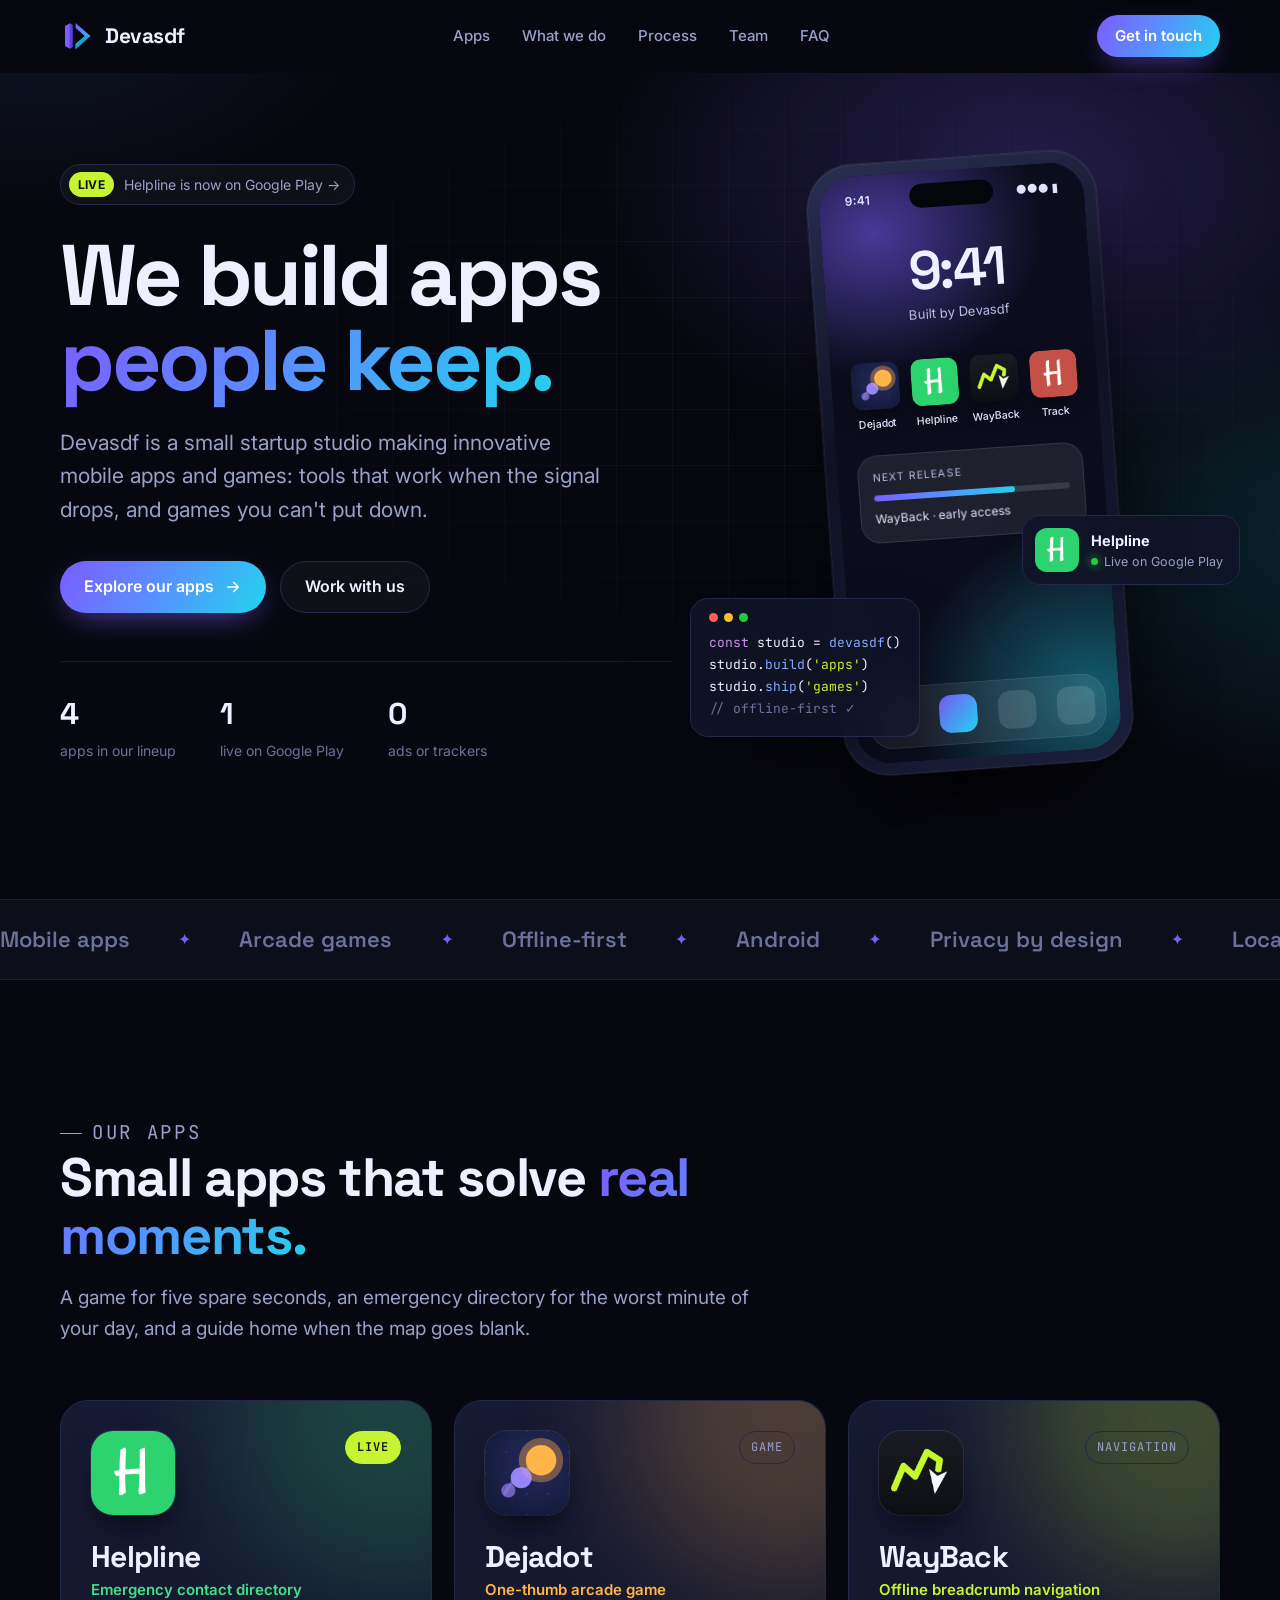
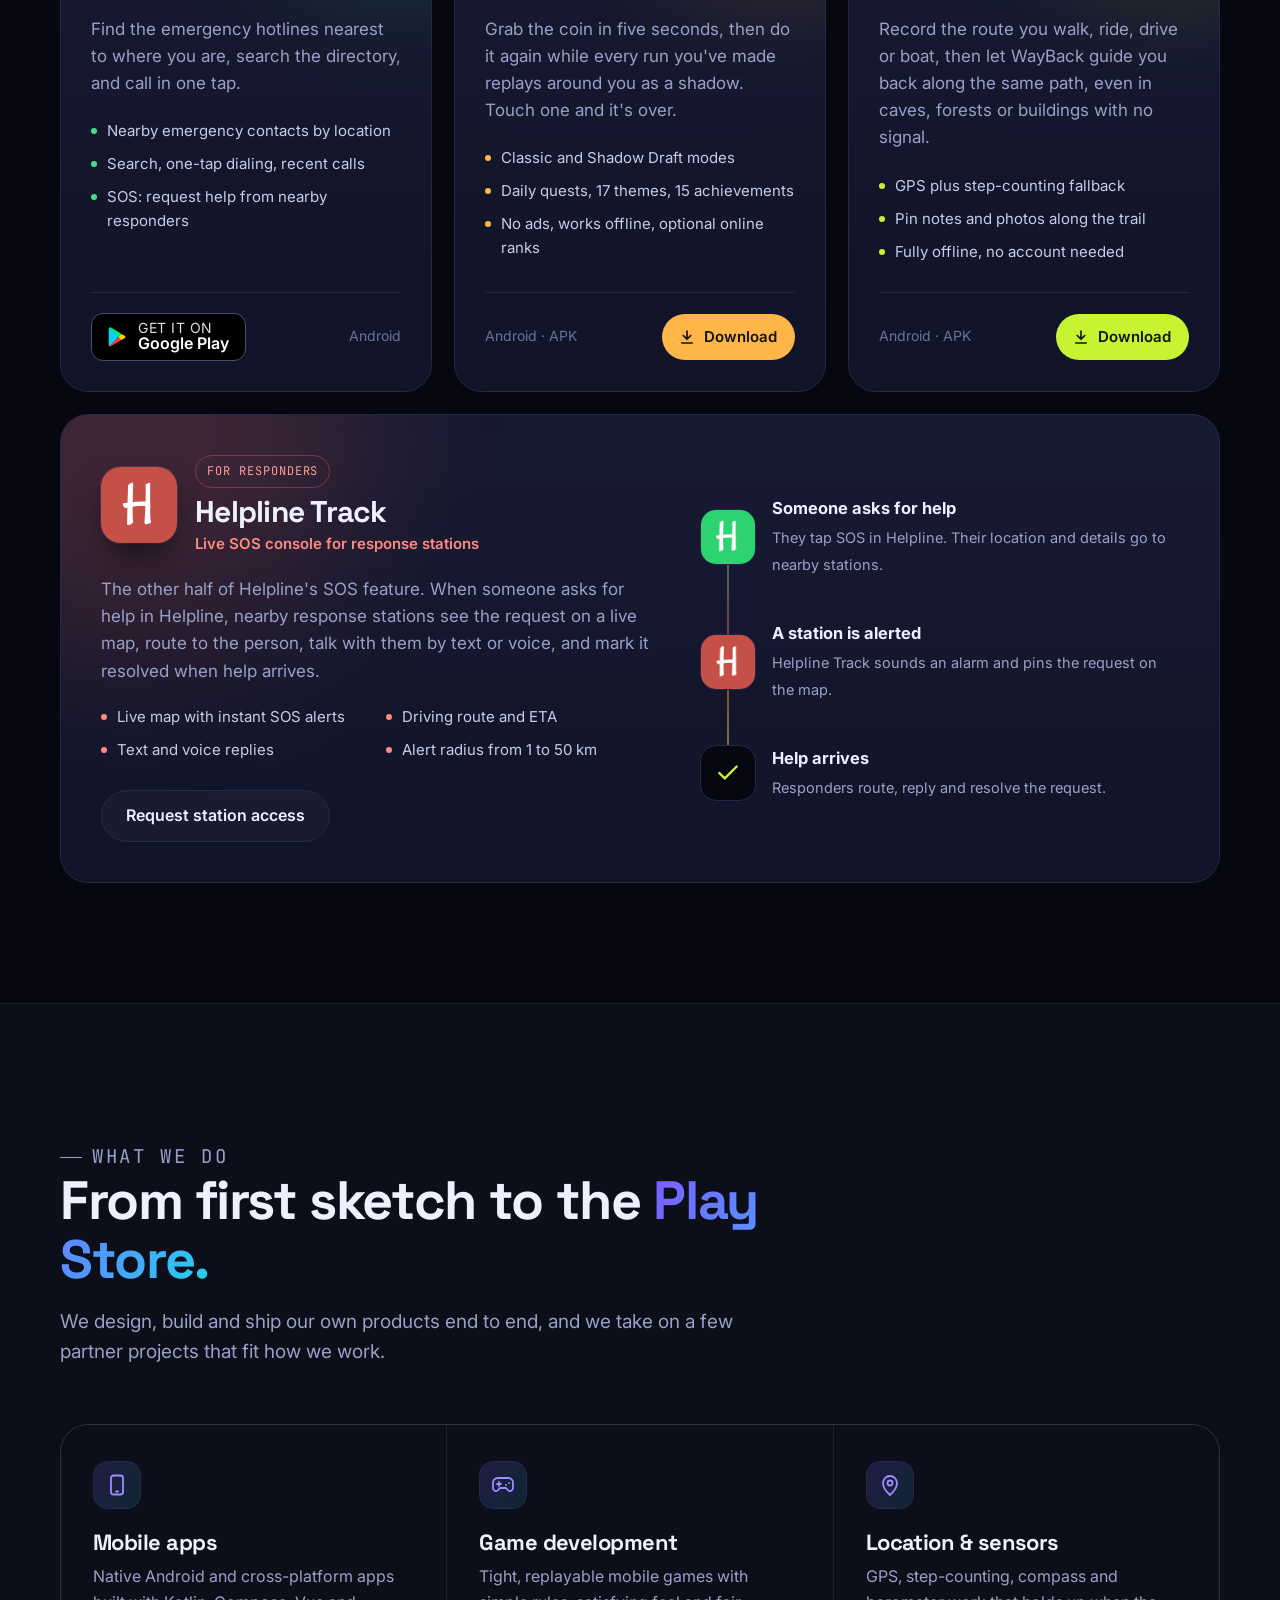
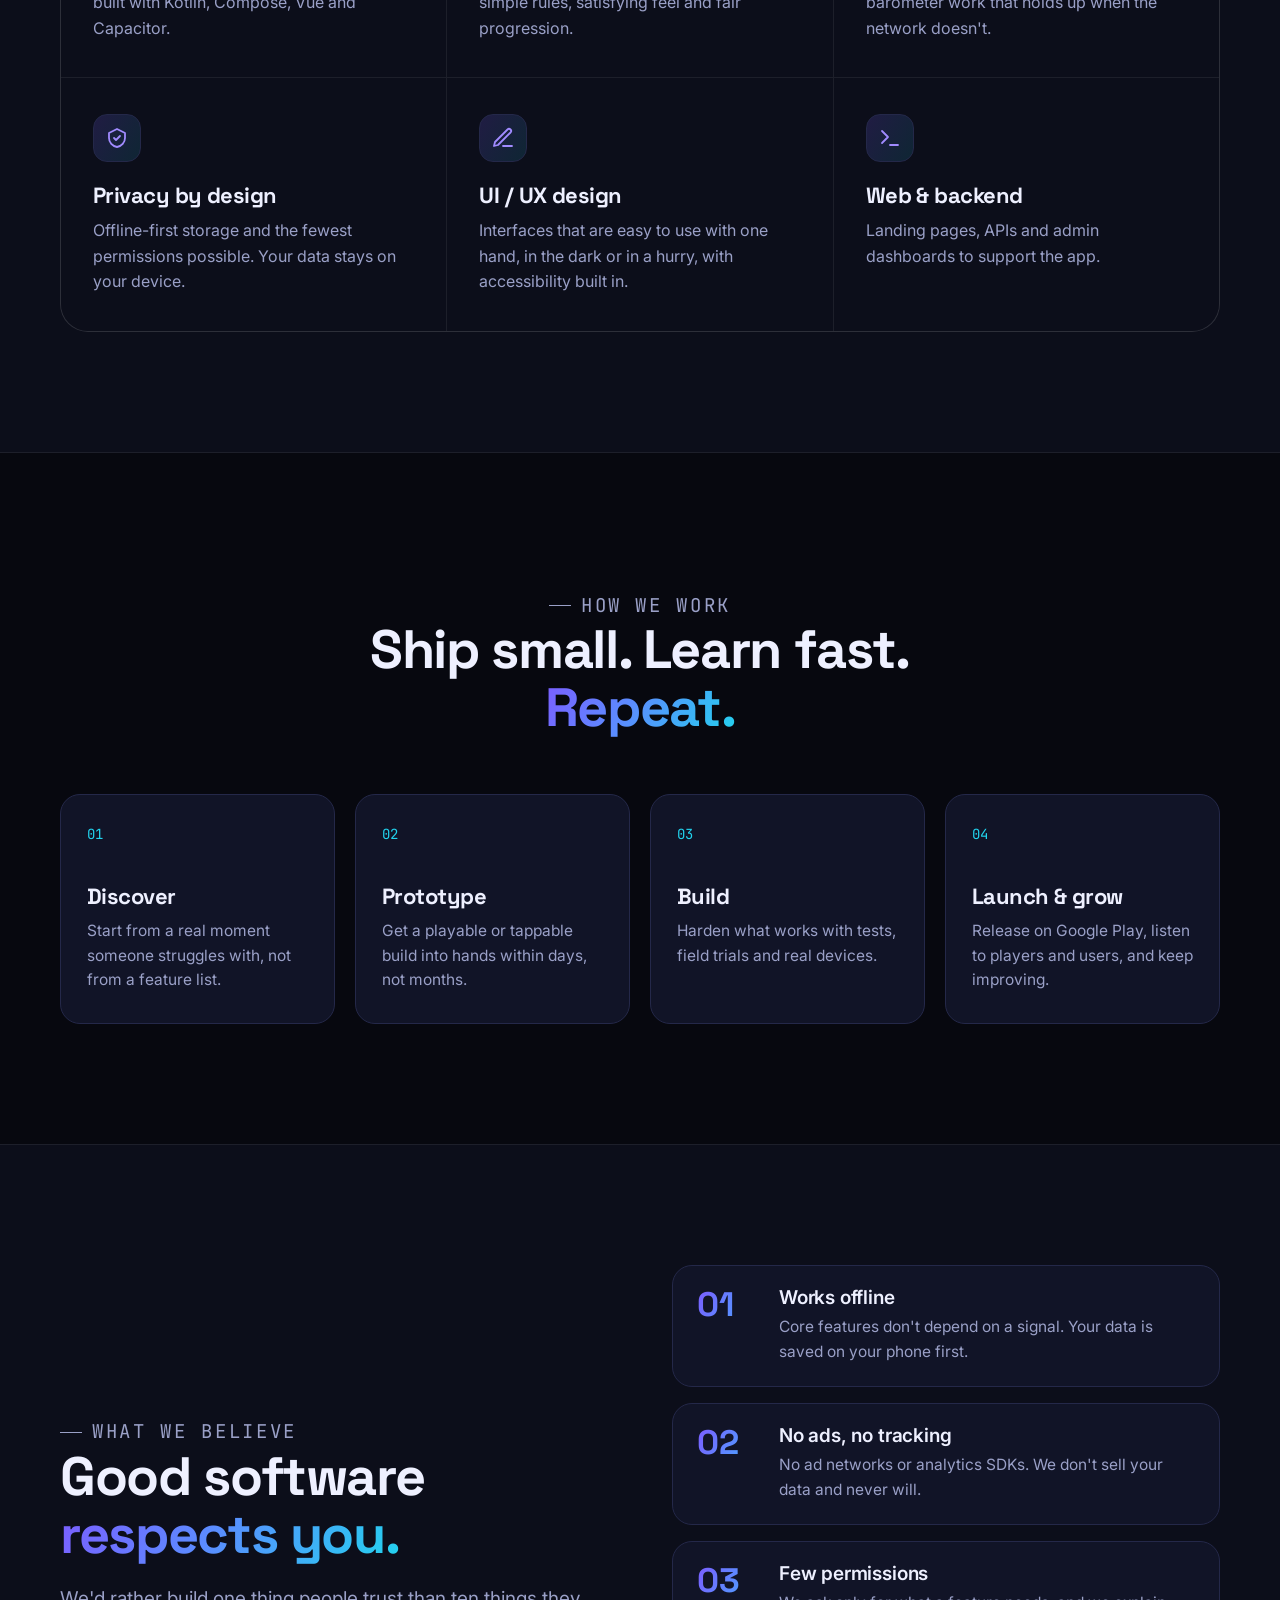
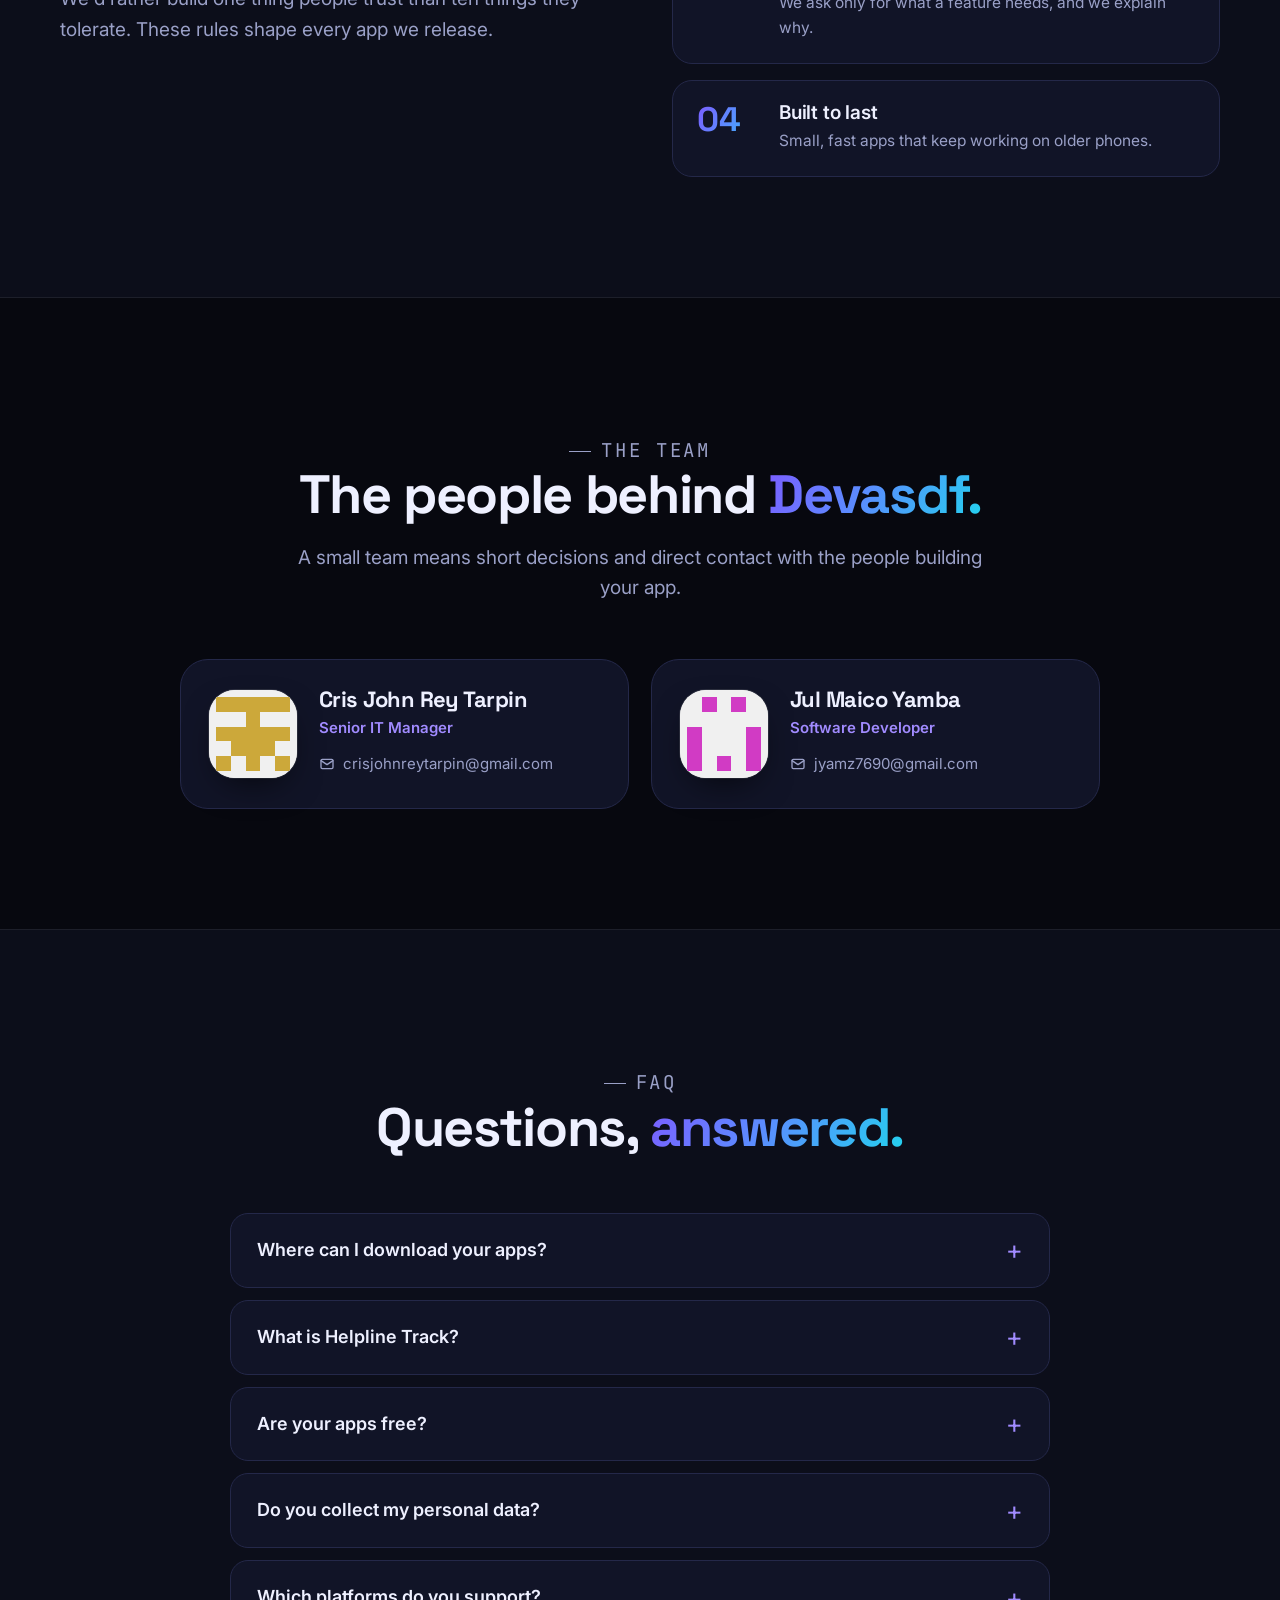
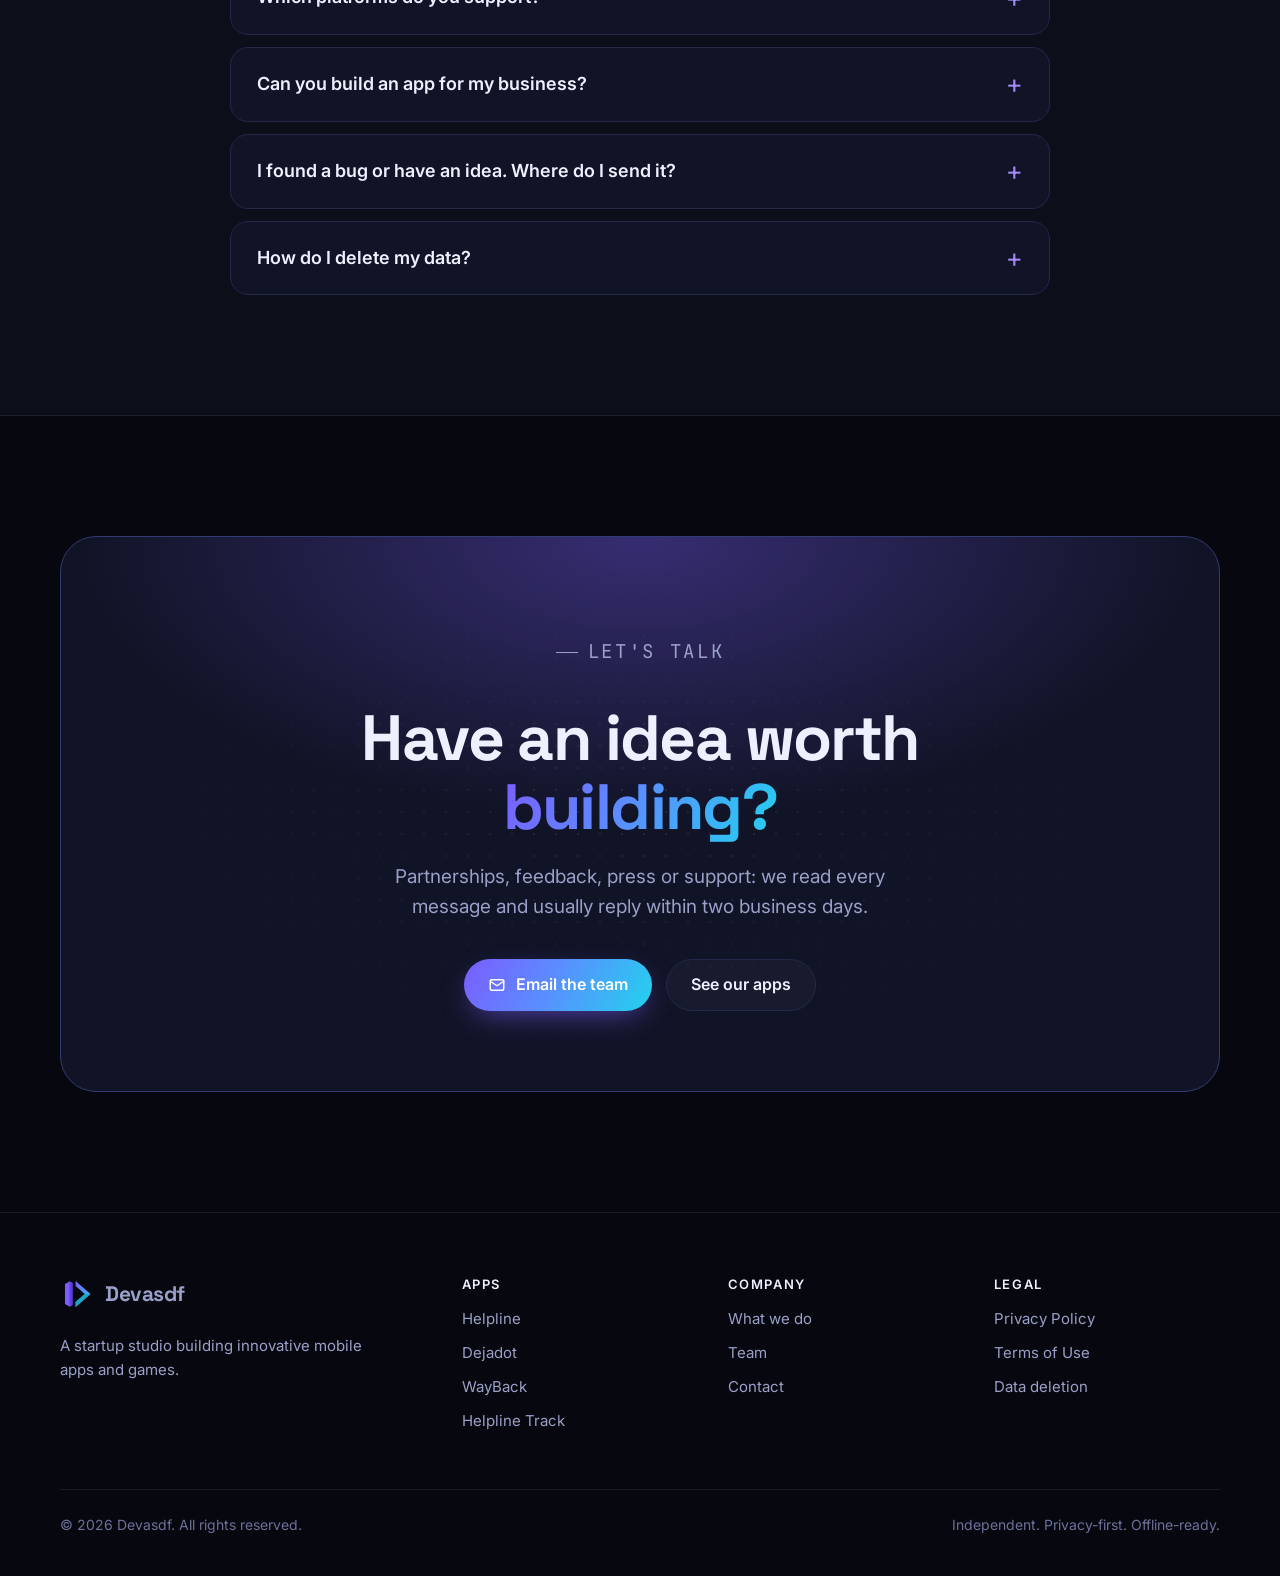
==== commit 3a1de217: "Privacy policy: Dejadot's optional online Ranks Dejadot now has optional online leaderboards (Ranks)" ====
--- a/index.html
+++ b/index.html
@@ -600,8 +600,8 @@
             <p class="desc">Grab the coin in five seconds, then do it again while every run you've made replays around you as a shadow. Touch one and it's over.</p>
             <ul>
               <li>Classic and Shadow Draft modes</li>
-              <li>Daily challenge, 16 themes, 15 achievements</li>
-              <li>No ads, no account, works offline</li>
+              <li>Daily quests, 17 themes, 15 achievements</li>
+              <li>No ads, works offline, optional online ranks</li>
             </ul>
             <div class="foot">
               <small class="dl-meta" data-ver-for="julyamba/dejadot-page">Android · APK</small>
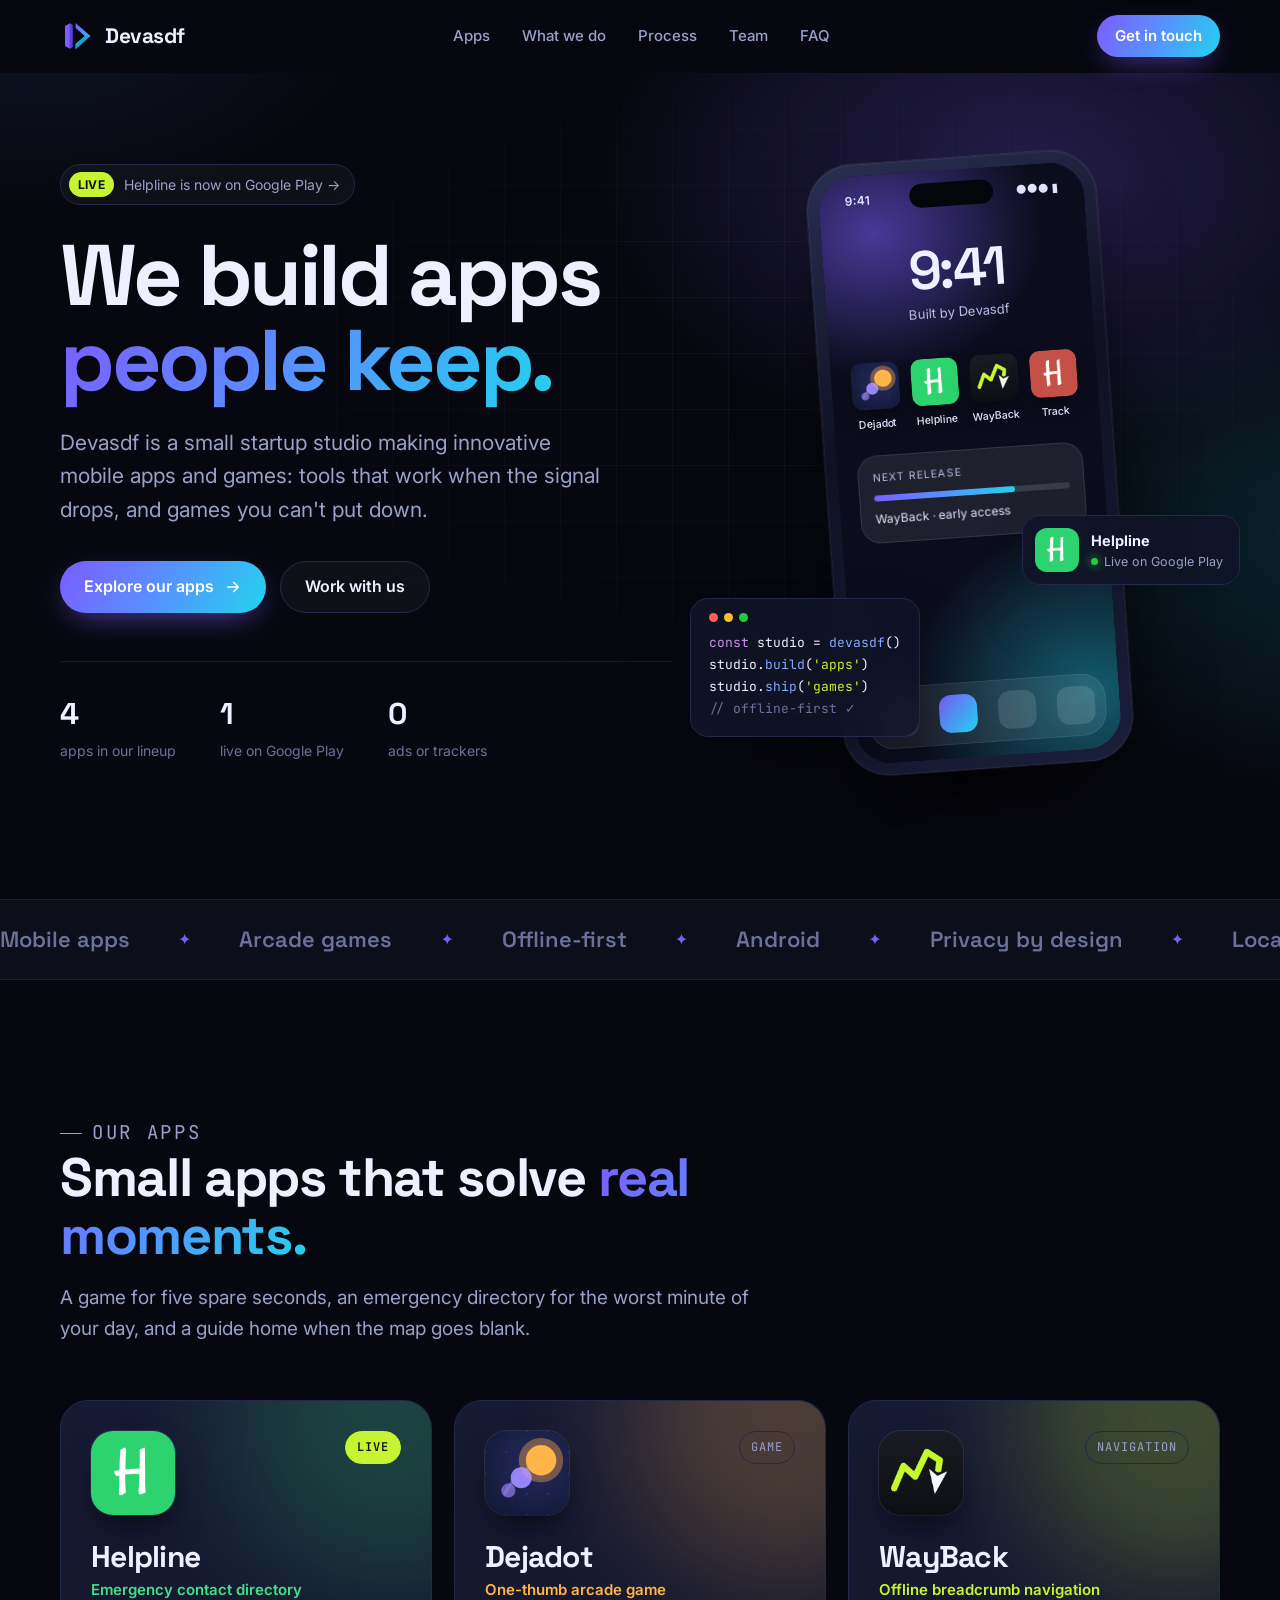
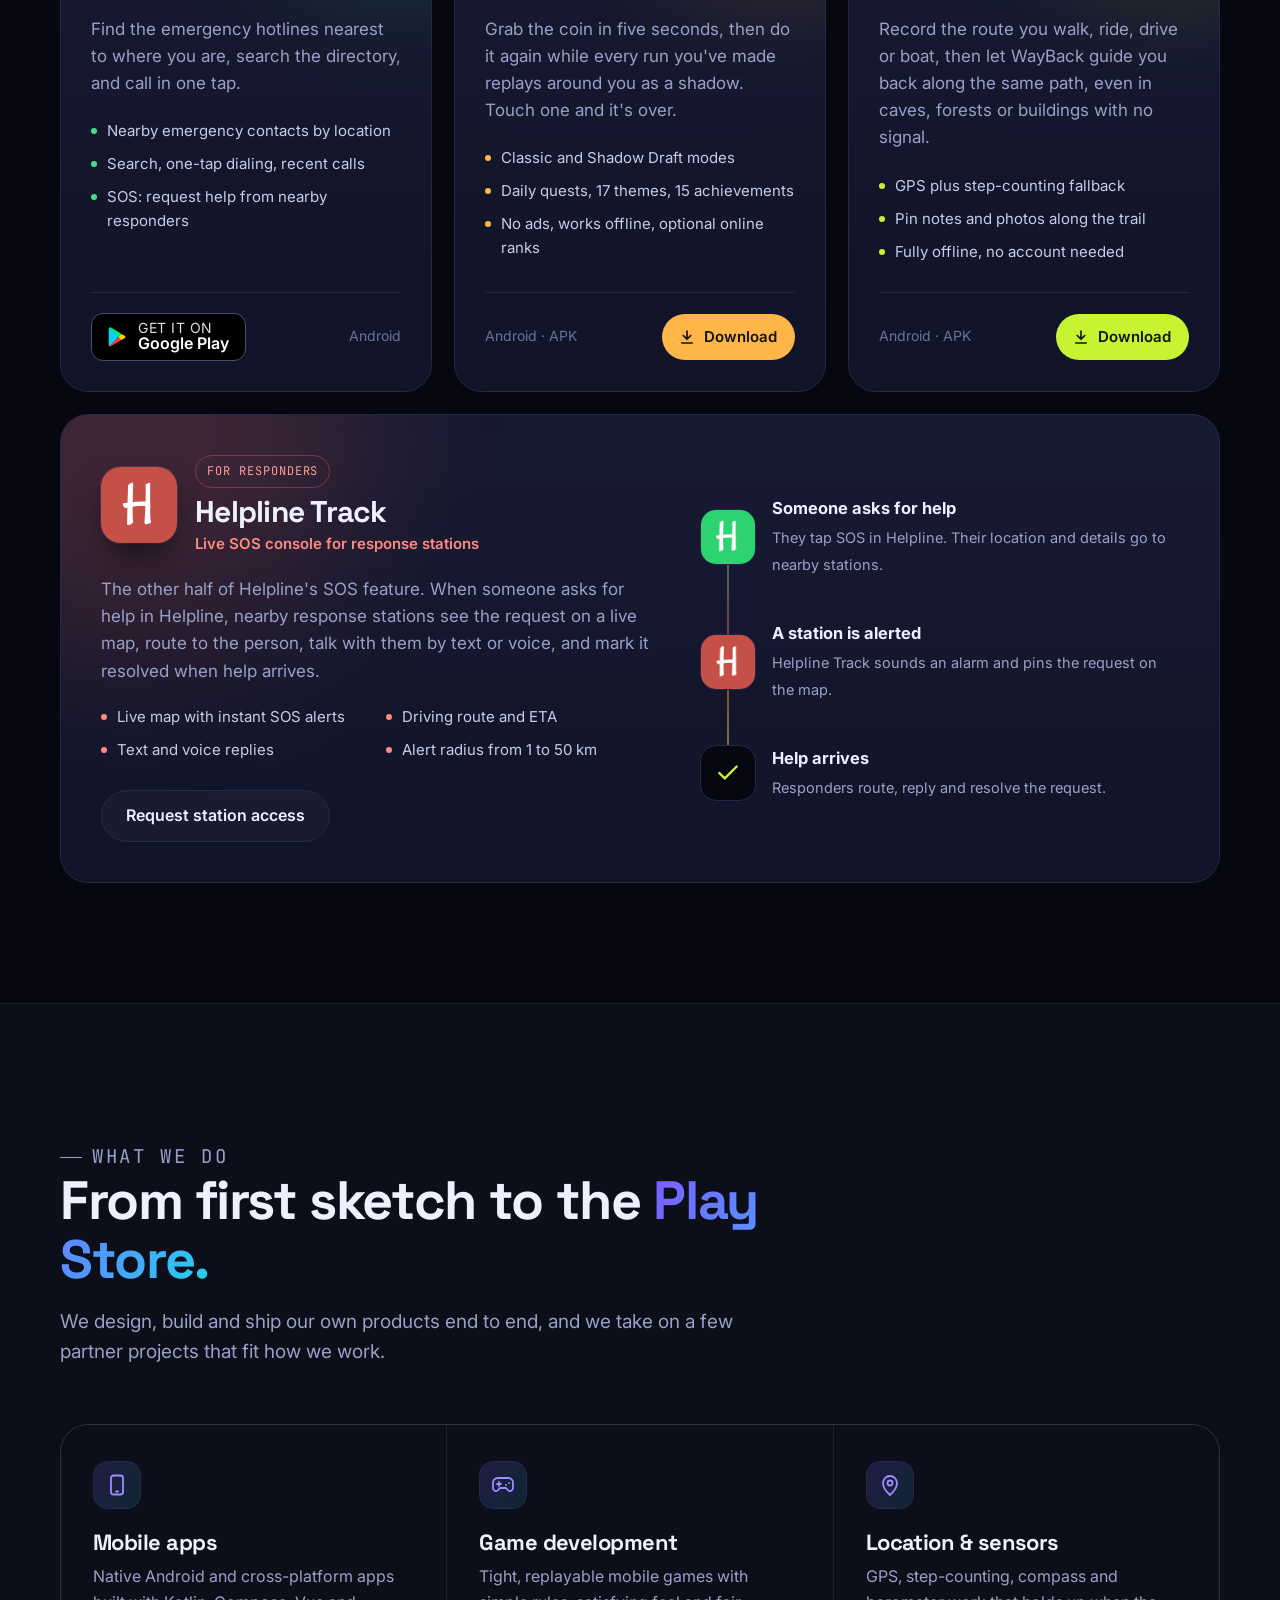
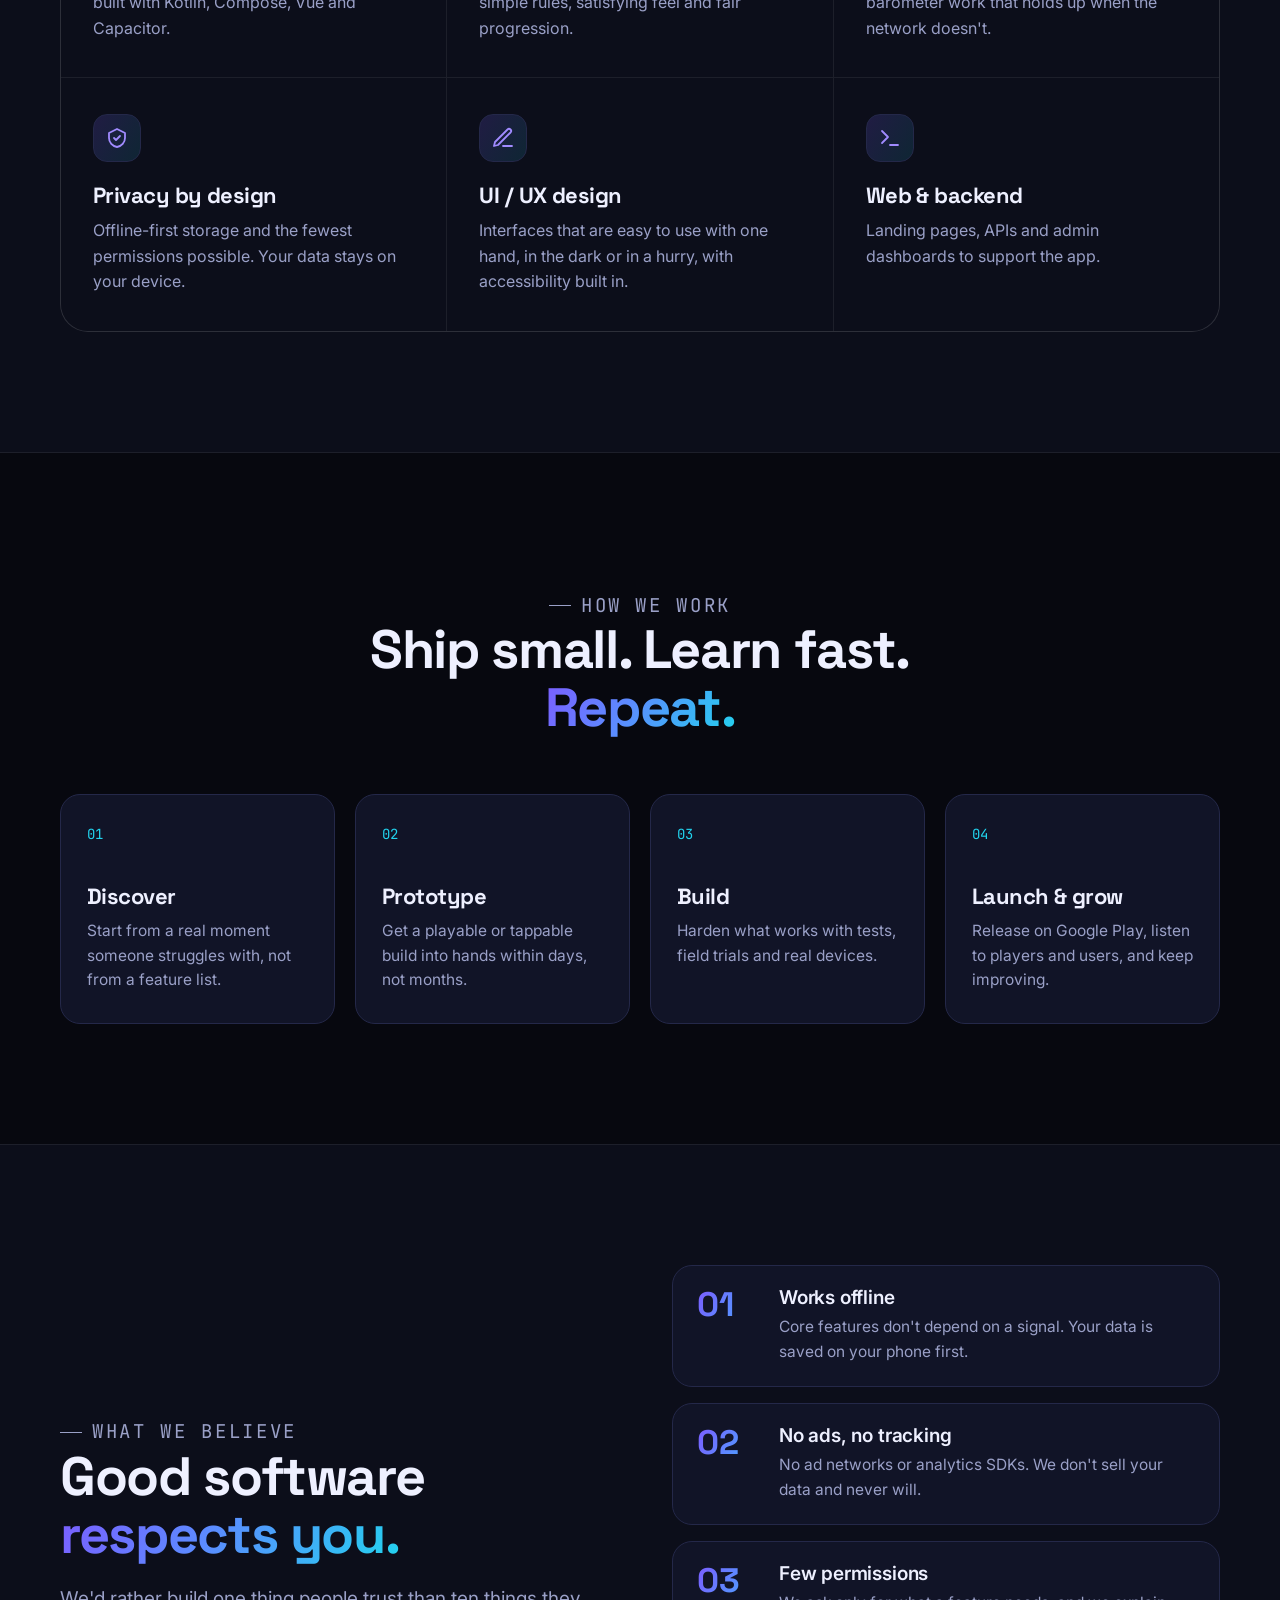
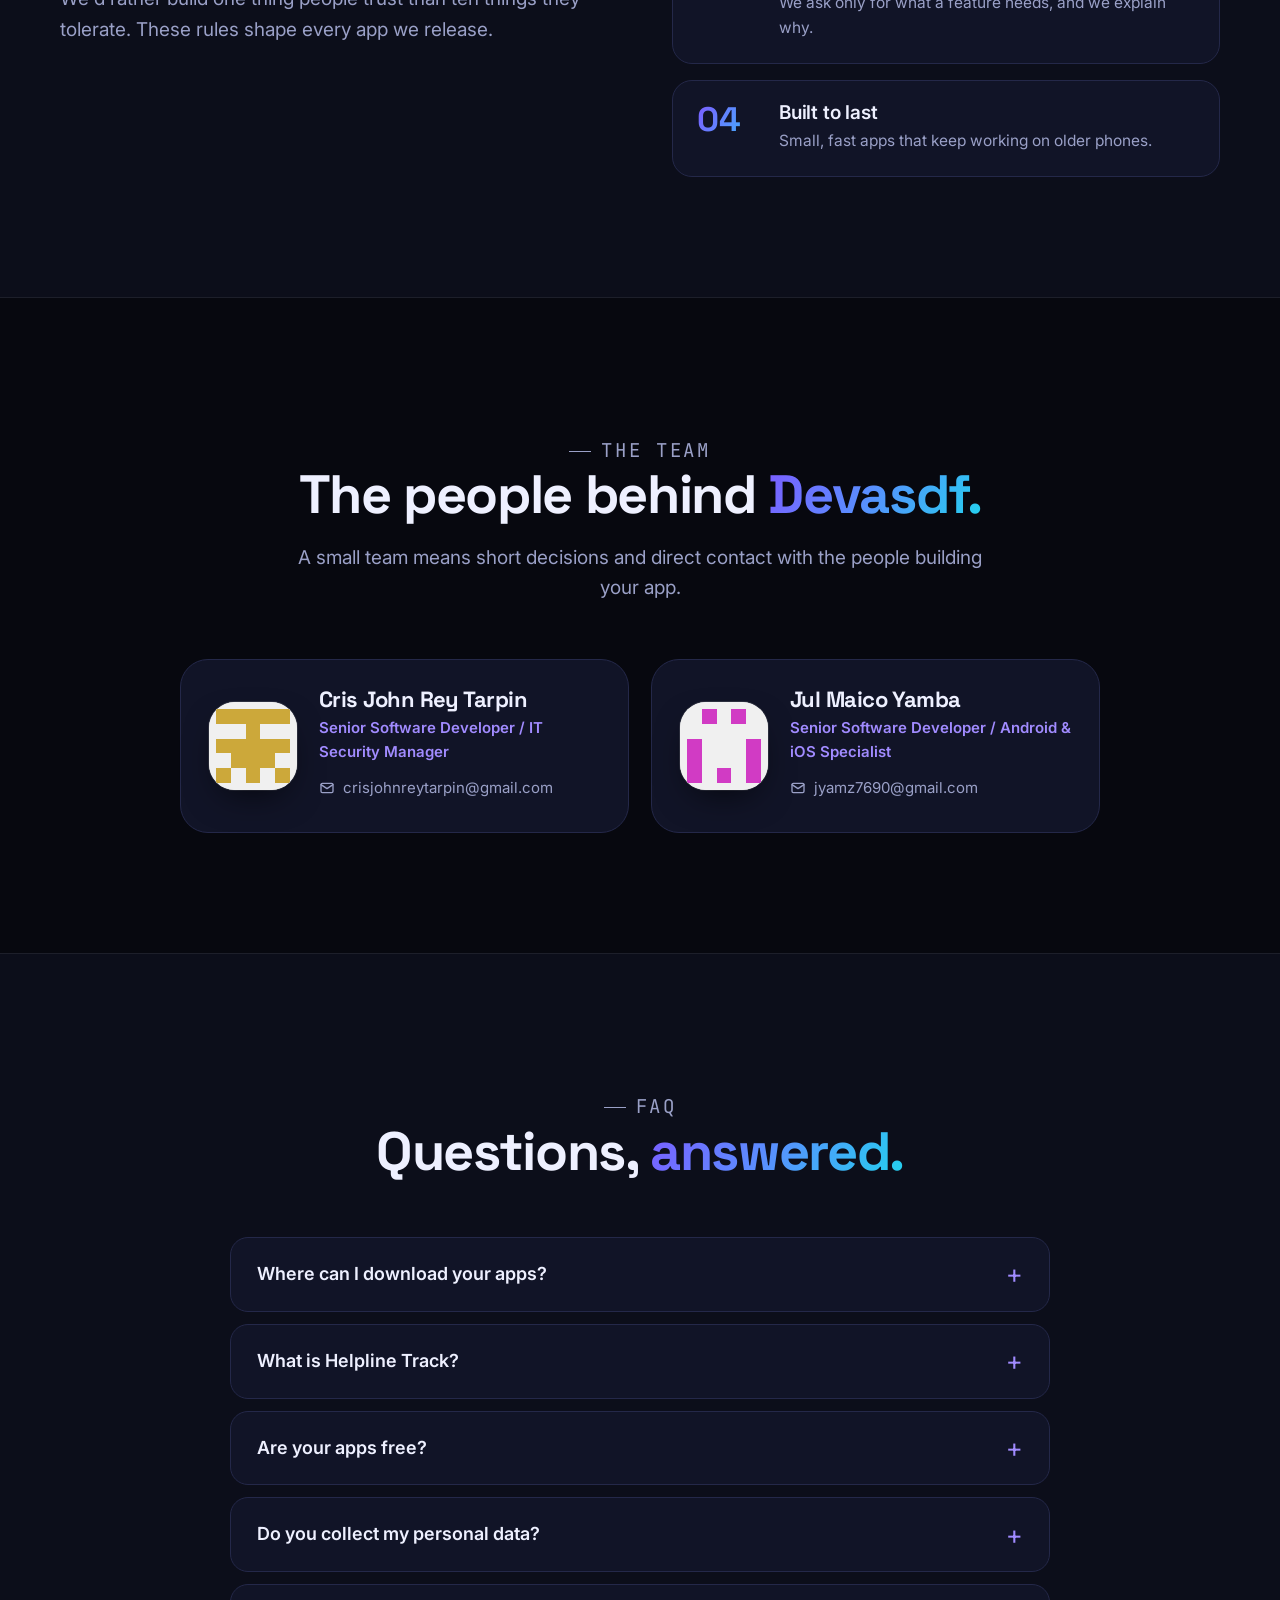
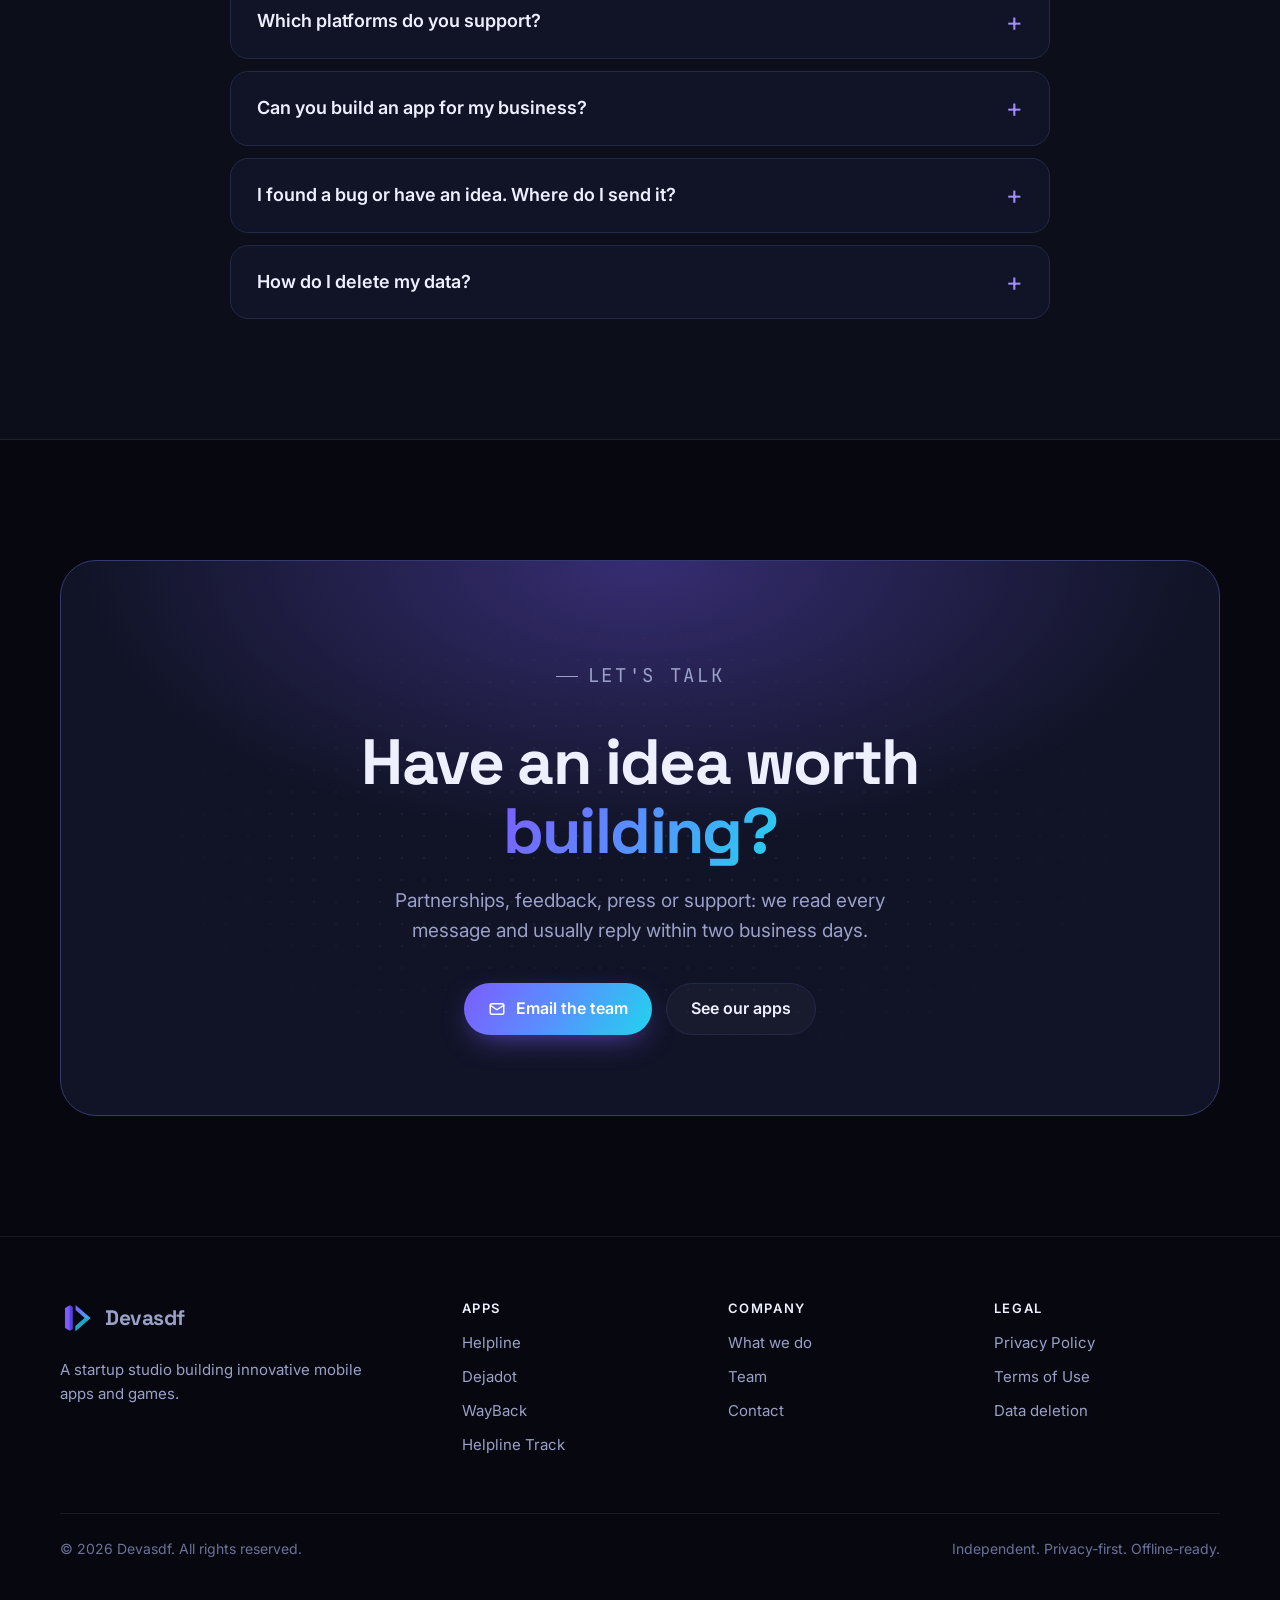
==== commit 17b26248: "Update founder job titles" ====
--- a/index.html
+++ b/index.html
@@ -35,8 +35,8 @@
     "description": "A startup studio building innovative mobile apps and games.",
     "email": "jyamz7690@gmail.com",
     "founder": [
-      { "@type": "Person", "name": "Cris John Rey Tarpin", "jobTitle": "Senior IT Manager" },
-      { "@type": "Person", "name": "Jul Maico Yamba", "jobTitle": "Software Developer" }
+      { "@type": "Person", "name": "Cris John Rey Tarpin", "jobTitle": "Senior Software Developer / IT Security Manager" },
+      { "@type": "Person", "name": "Jul Maico Yamba", "jobTitle": "Senior Software Developer / Android &amp; iOS Specialist" }
     ]
   }
   </script>
@@ -747,7 +747,7 @@
             <div class="avatar"><svg viewBox="0 0 6 6" shape-rendering="crispEdges" role="img" aria-label="Cris John Rey Tarpin avatar"><rect width="6" height="6" fill="#f0f0f0"/><g fill="#cca83a"><rect x="0.5" y="0.5" width="1" height="1"/><rect x="0.5" y="2.5" width="1" height="1"/><rect x="0.5" y="4.5" width="1" height="1"/><rect x="1.5" y="0.5" width="1" height="1"/><rect x="1.5" y="2.5" width="1" height="1"/><rect x="1.5" y="3.5" width="1" height="1"/><rect x="2.5" y="0.5" width="1" height="1"/><rect x="2.5" y="1.5" width="1" height="1"/><rect x="2.5" y="2.5" width="1" height="1"/><rect x="2.5" y="3.5" width="1" height="1"/><rect x="2.5" y="4.5" width="1" height="1"/><rect x="3.5" y="0.5" width="1" height="1"/><rect x="3.5" y="2.5" width="1" height="1"/><rect x="3.5" y="3.5" width="1" height="1"/><rect x="4.5" y="0.5" width="1" height="1"/><rect x="4.5" y="2.5" width="1" height="1"/><rect x="4.5" y="4.5" width="1" height="1"/></g></svg></div>
             <div>
               <h3>Cris John Rey Tarpin</h3>
-              <p class="role">Senior IT Manager</p>
+              <p class="role">Senior Software Developer / IT Security Manager</p>
               <a href="mailto:crisjohnreytarpin@gmail.com"><svg viewBox="0 0 24 24" fill="none" stroke="currentColor" stroke-width="2" stroke-linecap="round" stroke-linejoin="round"><rect x="3" y="5" width="18" height="14" rx="2"/><path d="M3 7l9 6 9-6"/></svg>crisjohnreytarpin@gmail.com</a>
             </div>
           </article>
@@ -755,7 +755,7 @@
             <div class="avatar"><svg viewBox="0 0 6 6" shape-rendering="crispEdges" role="img" aria-label="Jul Maico Yamba avatar"><rect width="6" height="6" fill="#f0f0f0"/><g fill="#d13bc4"><rect x="0.5" y="2.5" width="1" height="1"/><rect x="0.5" y="3.5" width="1" height="1"/><rect x="0.5" y="4.5" width="1" height="1"/><rect x="1.5" y="0.5" width="1" height="1"/><rect x="2.5" y="4.5" width="1" height="1"/><rect x="3.5" y="0.5" width="1" height="1"/><rect x="4.5" y="2.5" width="1" height="1"/><rect x="4.5" y="3.5" width="1" height="1"/><rect x="4.5" y="4.5" width="1" height="1"/></g></svg></div>
             <div>
               <h3>Jul Maico Yamba</h3>
-              <p class="role">Software Developer</p>
+              <p class="role">Senior Software Developer / Android &amp; iOS Specialist</p>
               <a href="mailto:jyamz7690@gmail.com"><svg viewBox="0 0 24 24" fill="none" stroke="currentColor" stroke-width="2" stroke-linecap="round" stroke-linejoin="round"><rect x="3" y="5" width="18" height="14" rx="2"/><path d="M3 7l9 6 9-6"/></svg>jyamz7690@gmail.com</a>
             </div>
           </article>
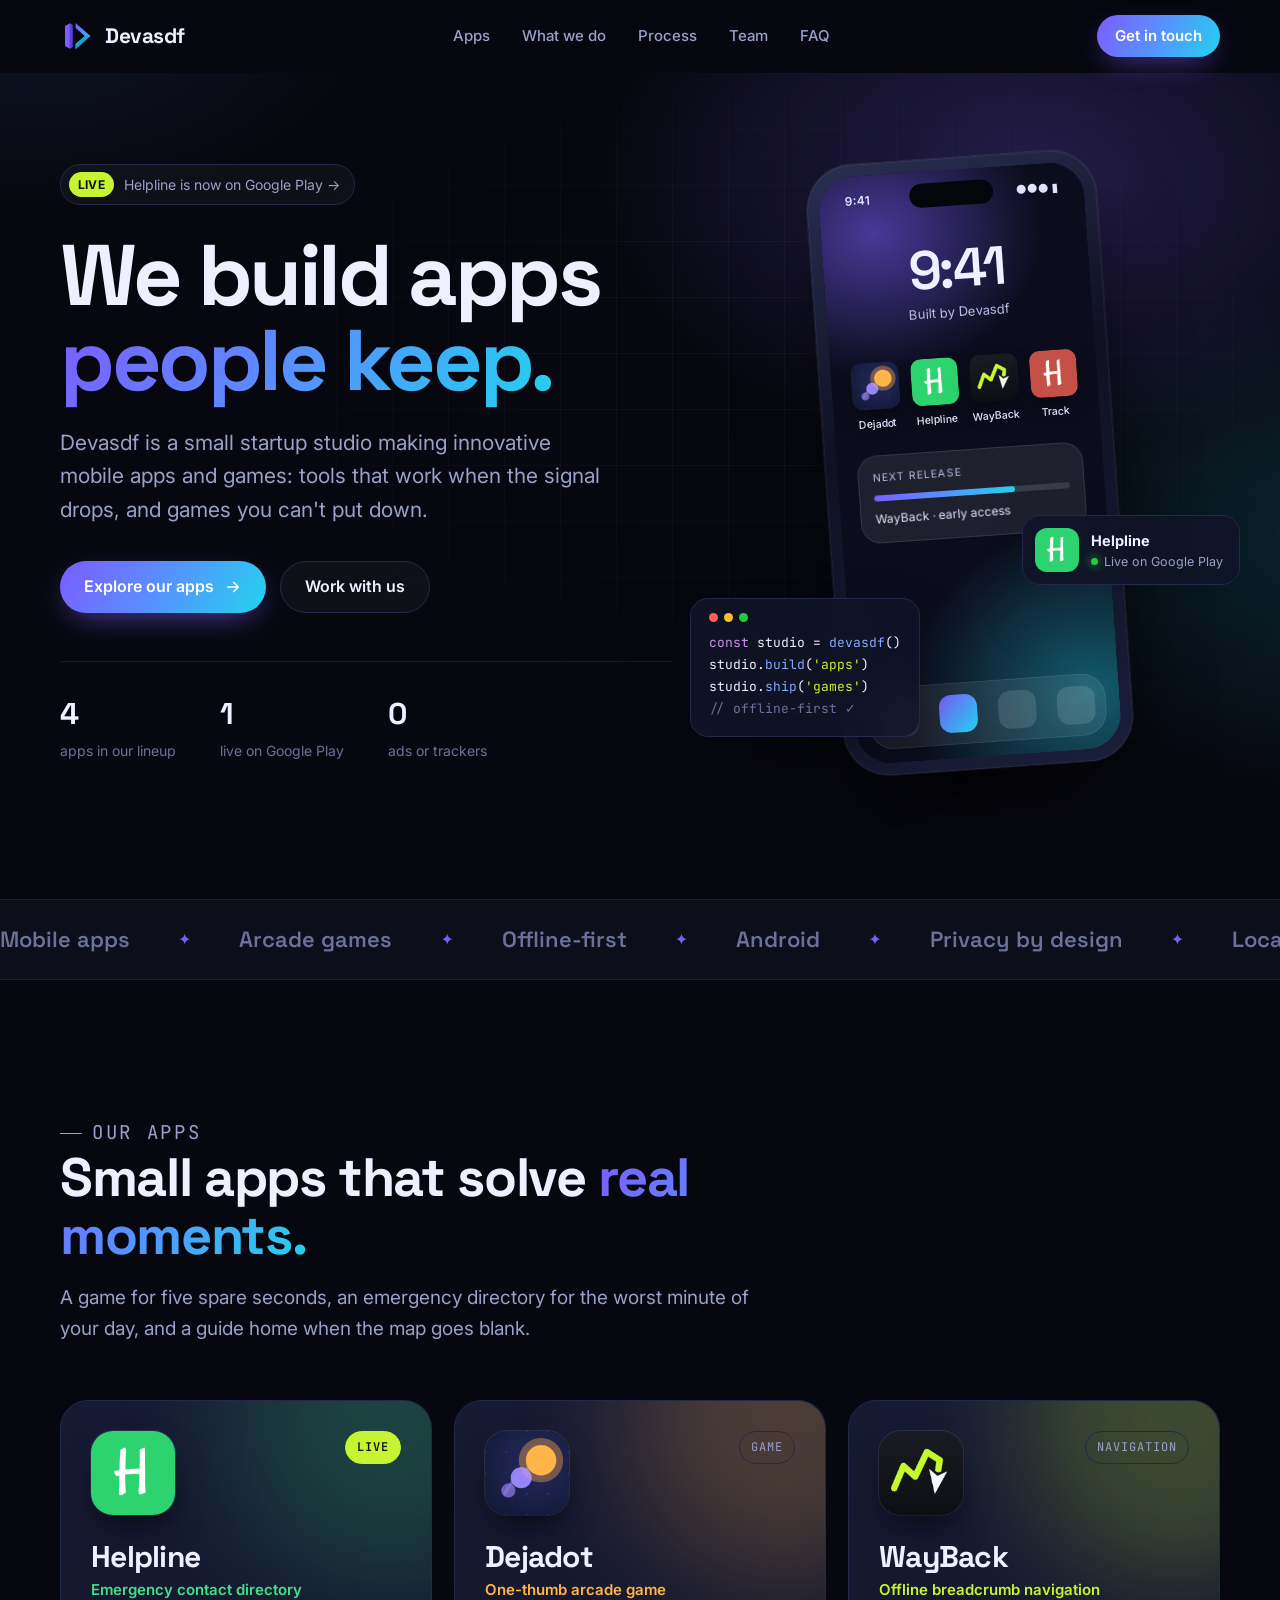
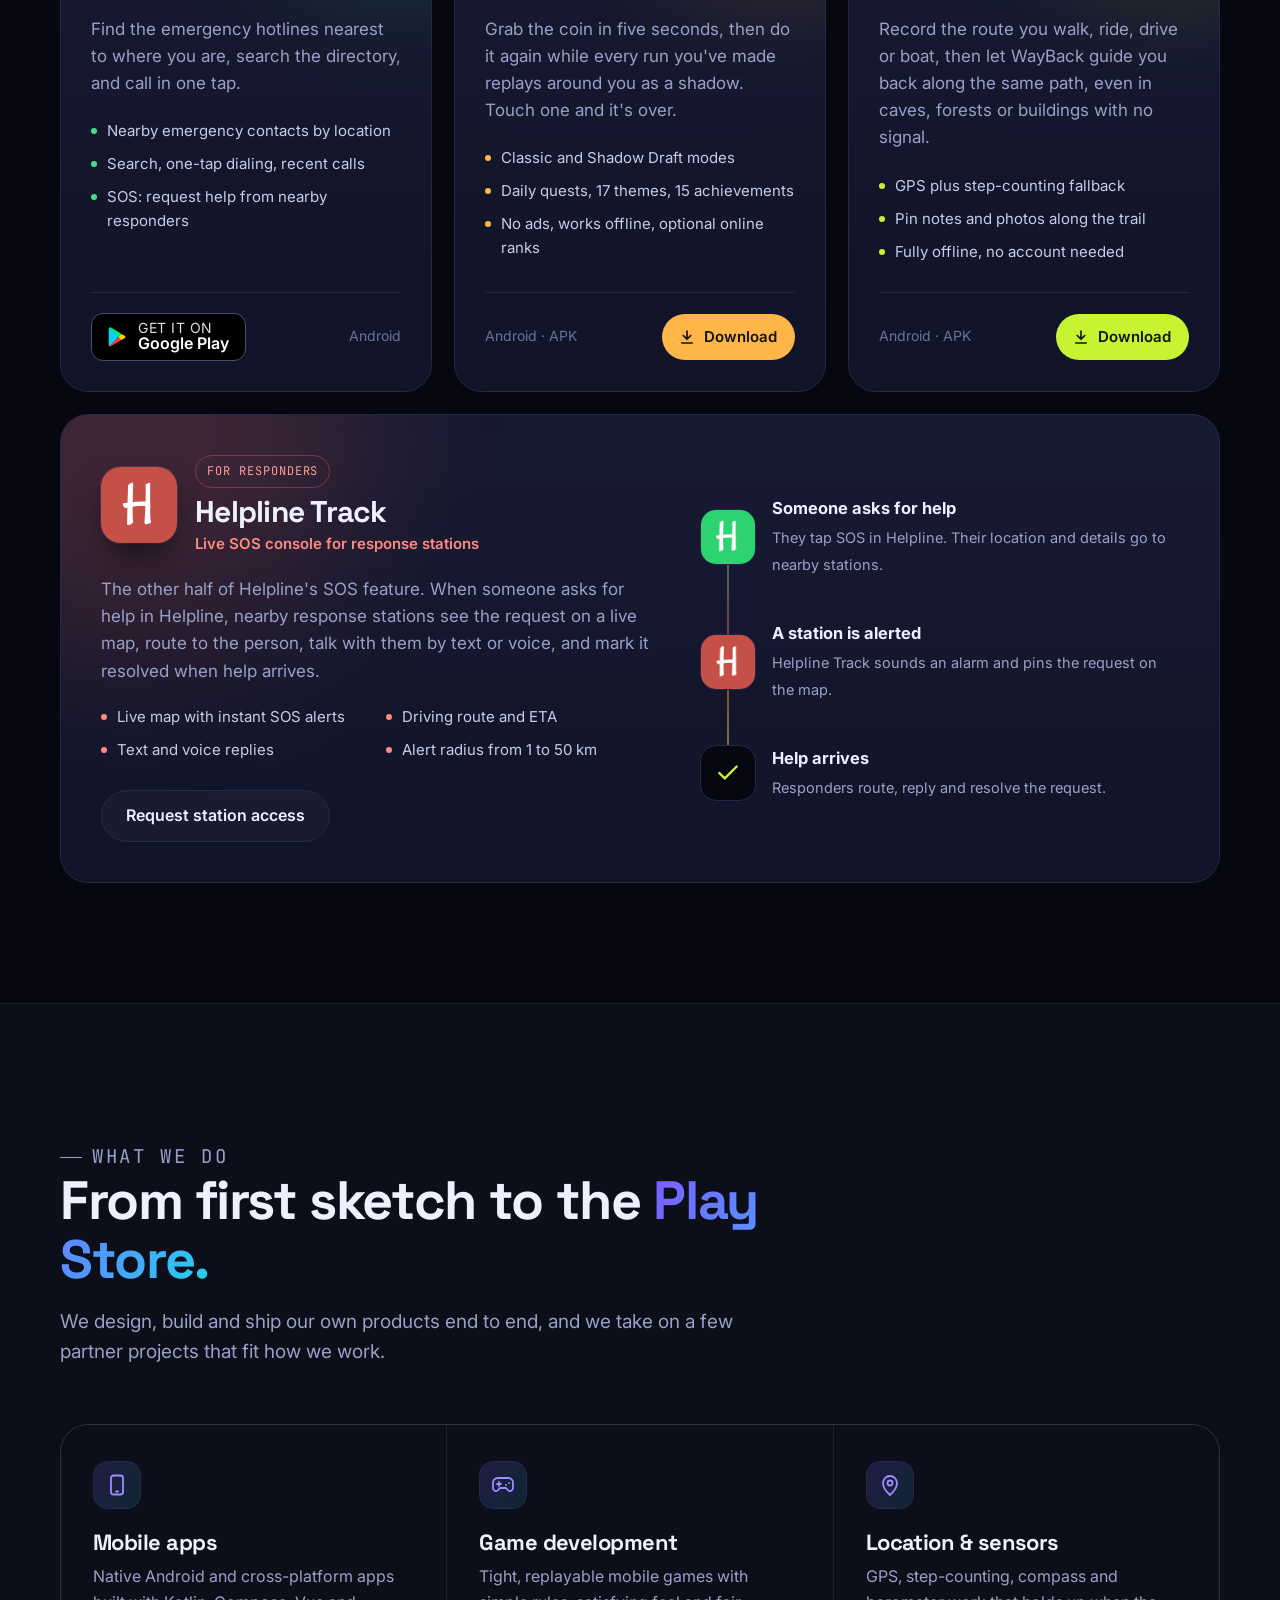
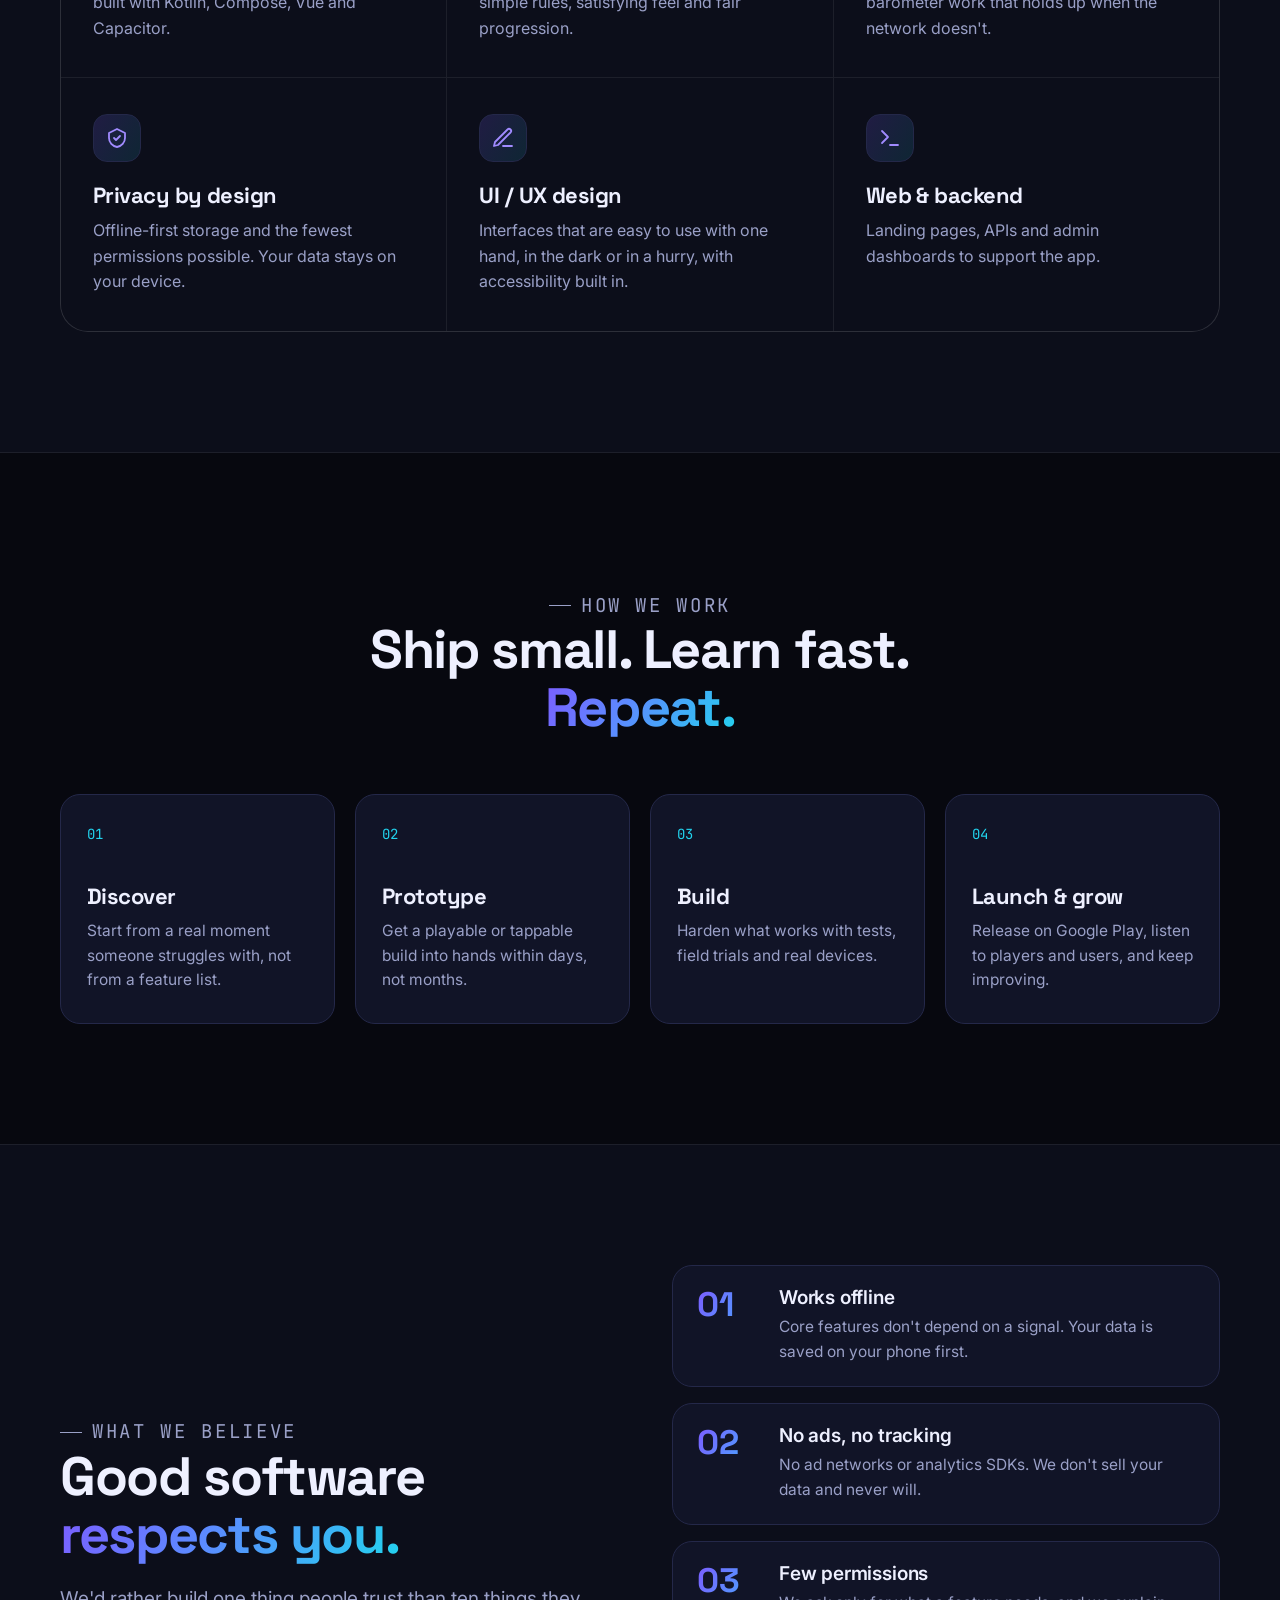
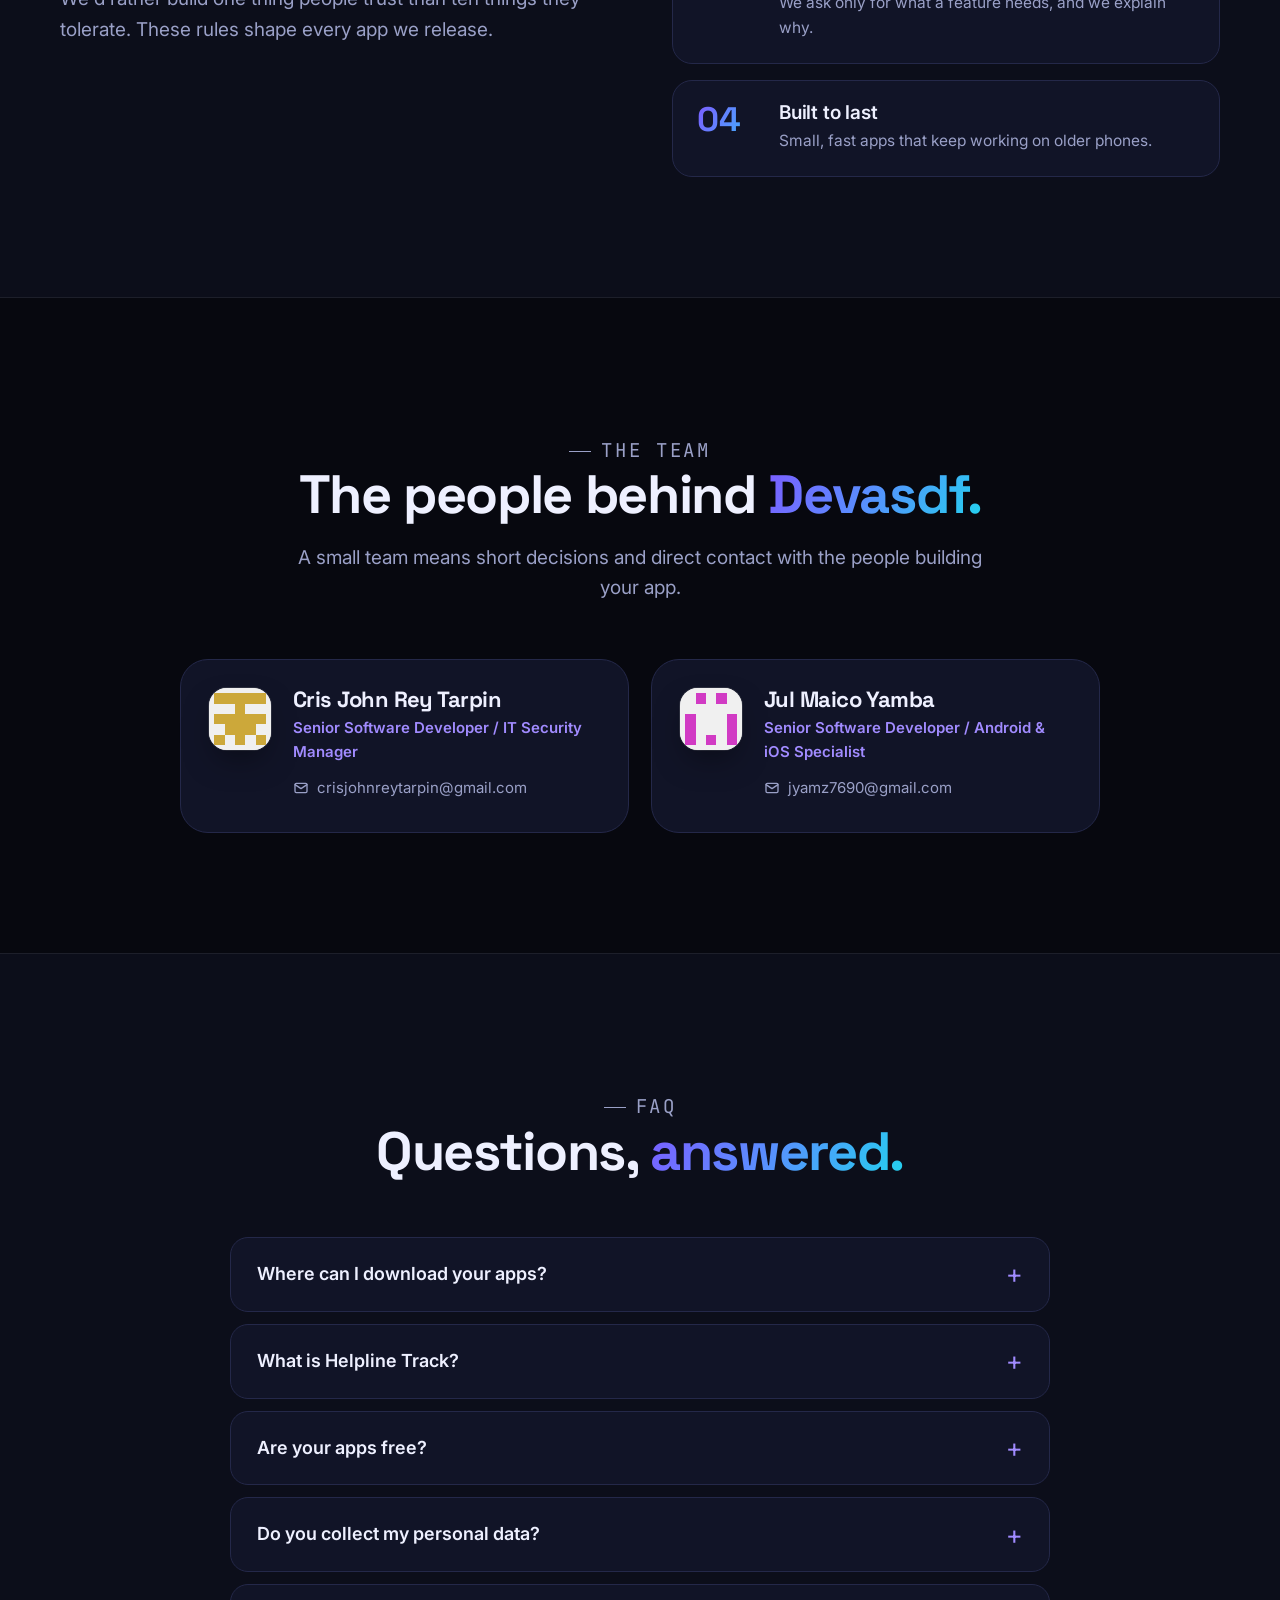
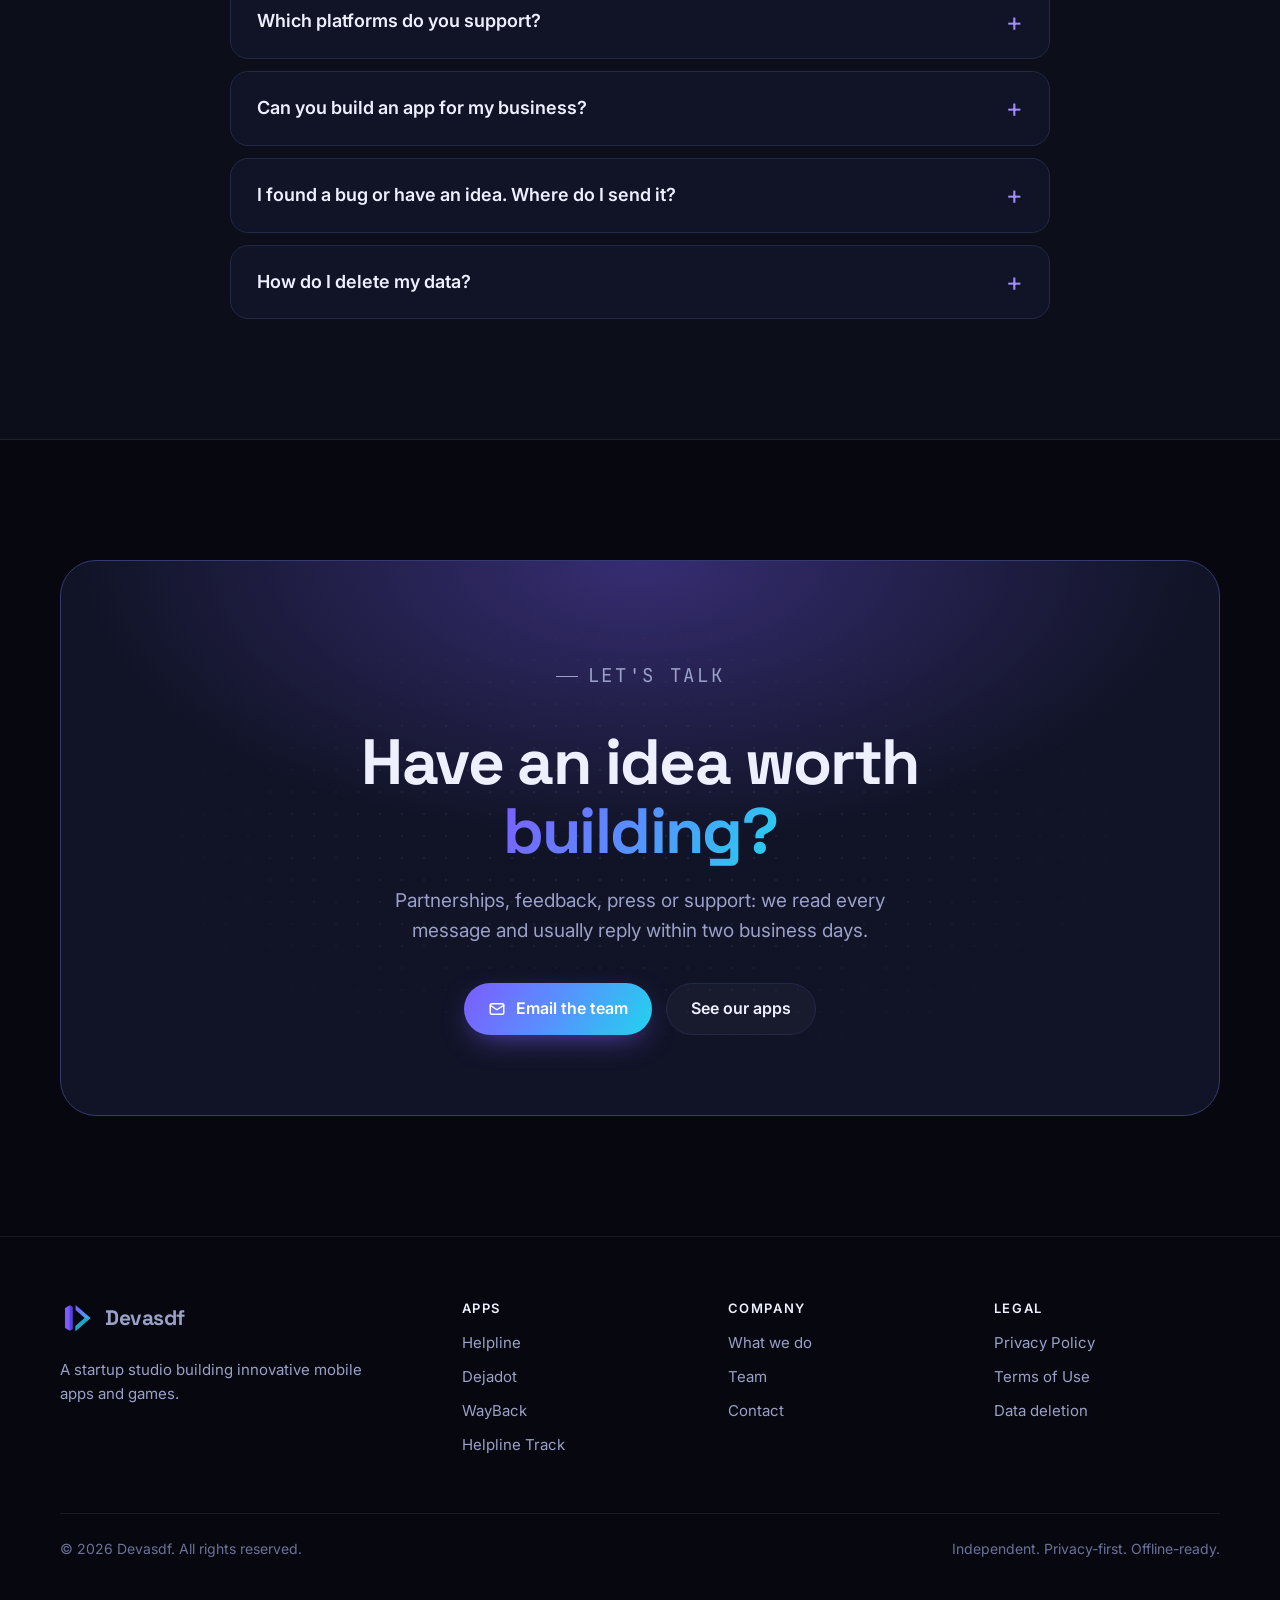
==== commit ec814ae5: "Shrink team avatars and top-align on desktop" ====
--- a/index.html
+++ b/index.html
@@ -288,9 +288,9 @@
 
     /* ---------- Team ---------- */
     .team-grid { display: grid; grid-template-columns: repeat(2, 1fr); gap: 22px; max-width: 920px; margin-inline: auto; }
-    .member { display: flex; gap: 22px; align-items: center; padding: 28px; border-radius: var(--radius-lg); background: var(--surface); border: 1px solid var(--line); min-width: 0; }
+    .member { display: flex; gap: 22px; align-items: flex-start; padding: 28px; border-radius: var(--radius-lg); background: var(--surface); border: 1px solid var(--line); min-width: 0; }
     .member > div { min-width: 0; }
-    .avatar { flex: none; width: 88px; height: 88px; border-radius: 26px; overflow: hidden; background: #f0f0f0; box-shadow: 0 14px 36px -14px rgba(0,0,0,.8), 0 0 0 1px rgba(255,255,255,.12); }
+    .avatar { flex: none; width: 62px; height: 62px; border-radius: 18px; overflow: hidden; background: #f0f0f0; box-shadow: 0 14px 36px -14px rgba(0,0,0,.8), 0 0 0 1px rgba(255,255,255,.12); }
     .avatar svg { display: block; width: 100%; height: 100%; }
     .member h3 { font-size: 22px; margin-bottom: 4px; }
     .member .role { color: var(--violet-2); font-weight: 600; font-size: 15px; margin: 0 0 12px; }
@@ -421,7 +421,7 @@
       .p-item h3 { font-size: 17px; }
 
       /* team */
-      .member { padding: 20px; gap: 16px; border-radius: 22px; }
+      .member { padding: 20px; gap: 16px; border-radius: 22px; align-items: center; }
       .avatar { width: 64px; height: 64px; border-radius: 20px; }
       .member h3 { font-size: 19px; }
       .member .role { margin-bottom: 8px; font-size: 14px; }
